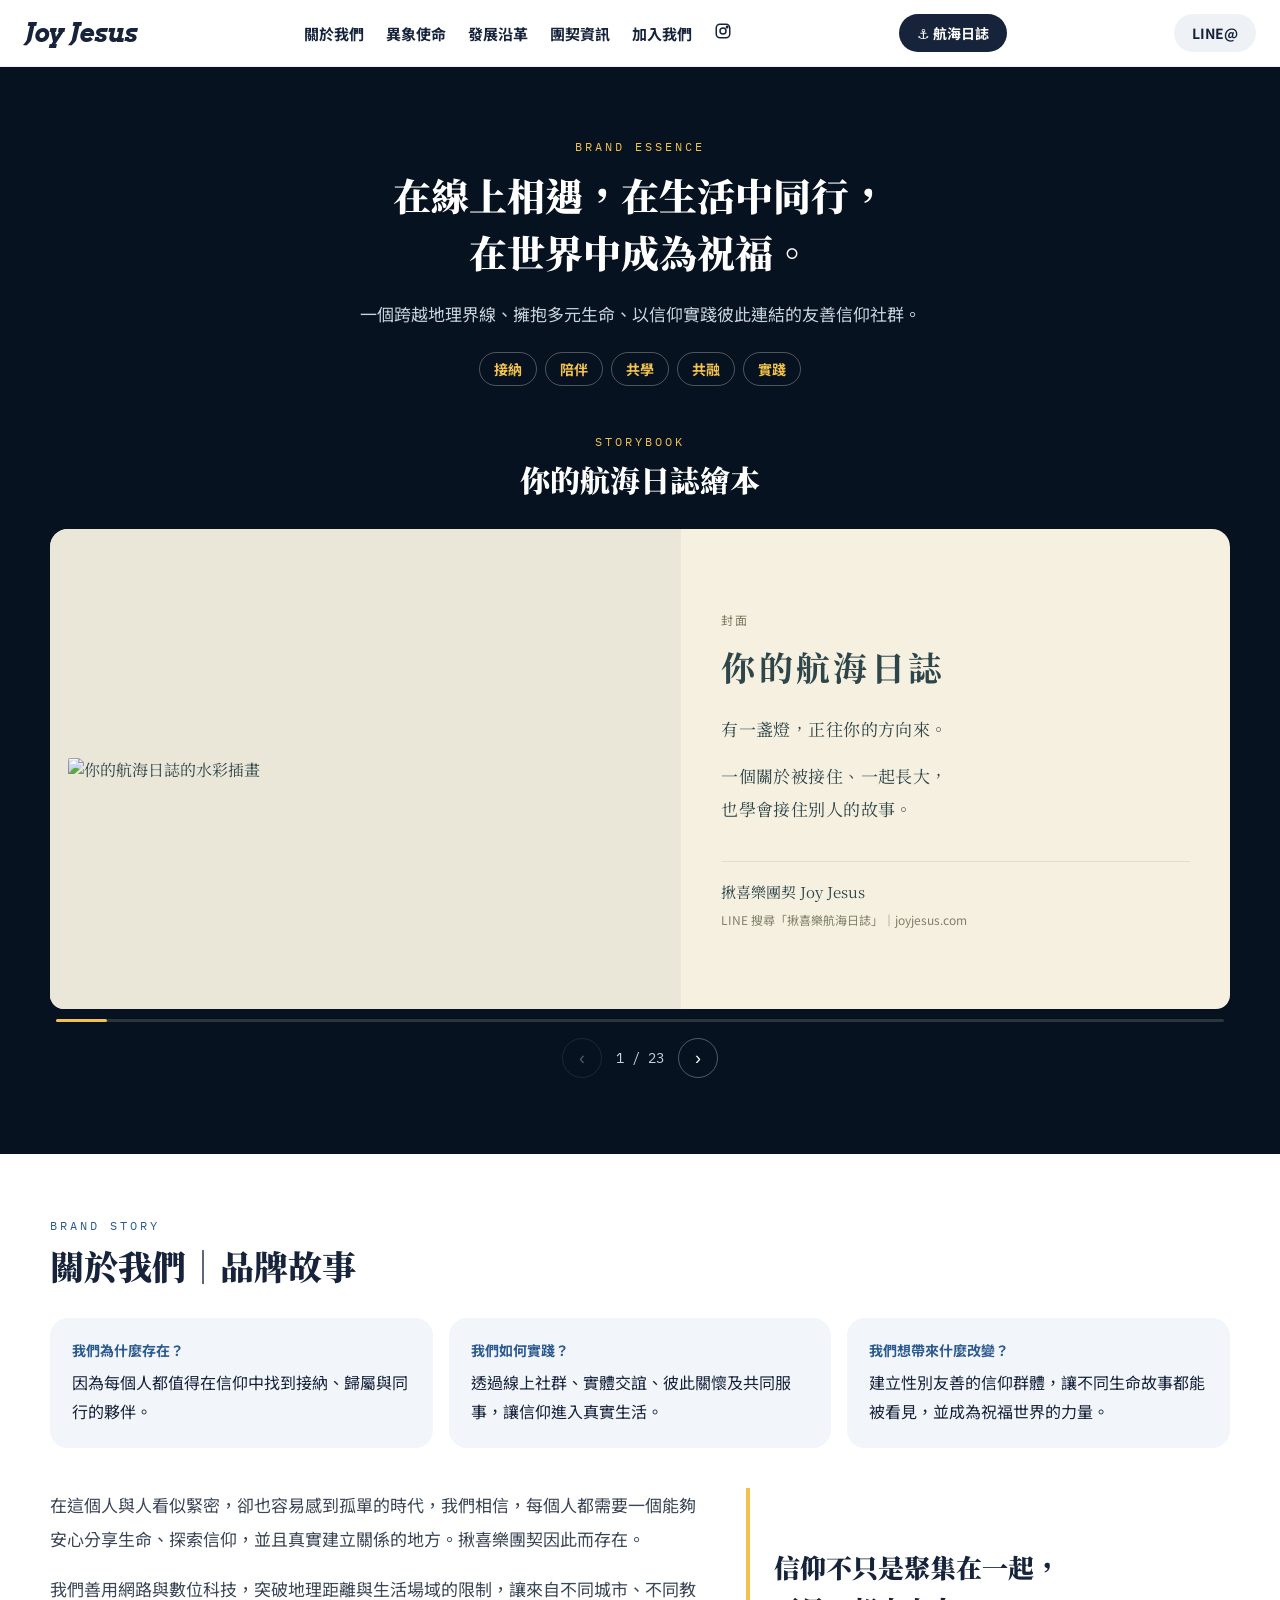
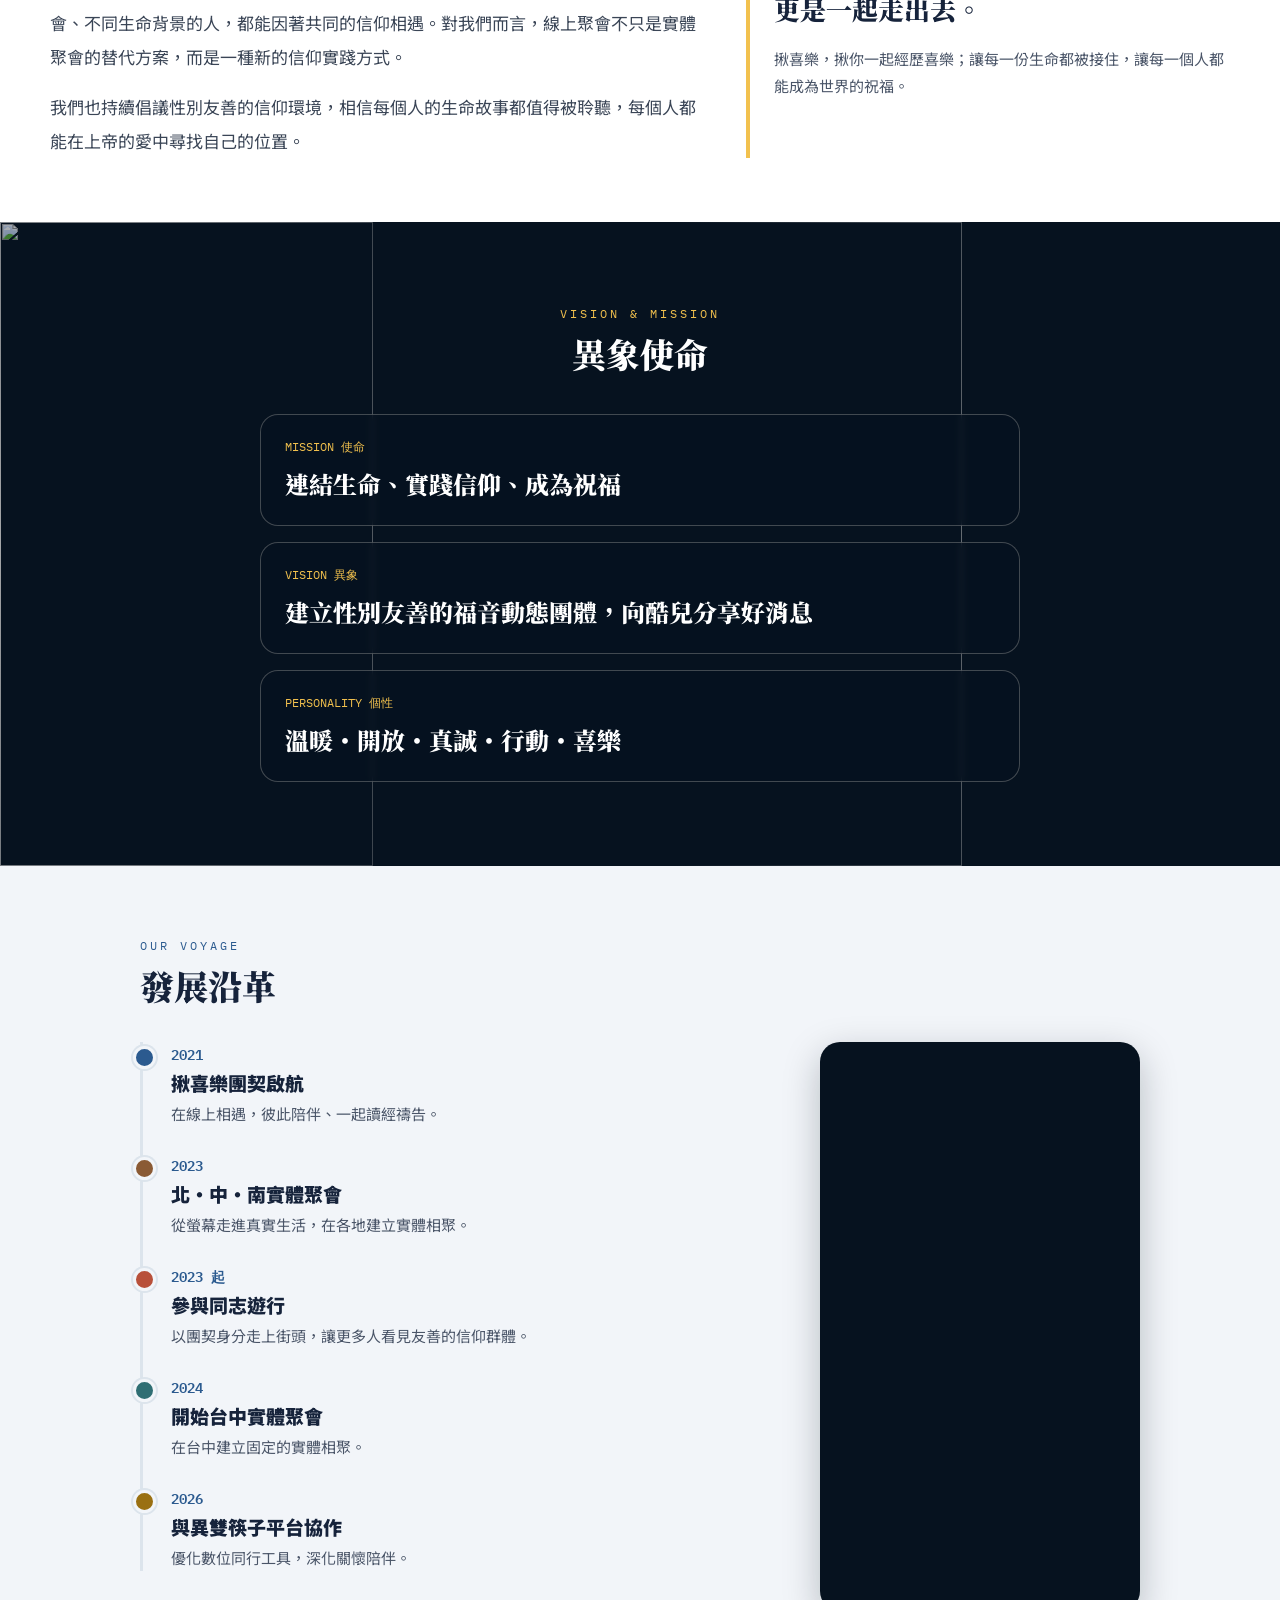
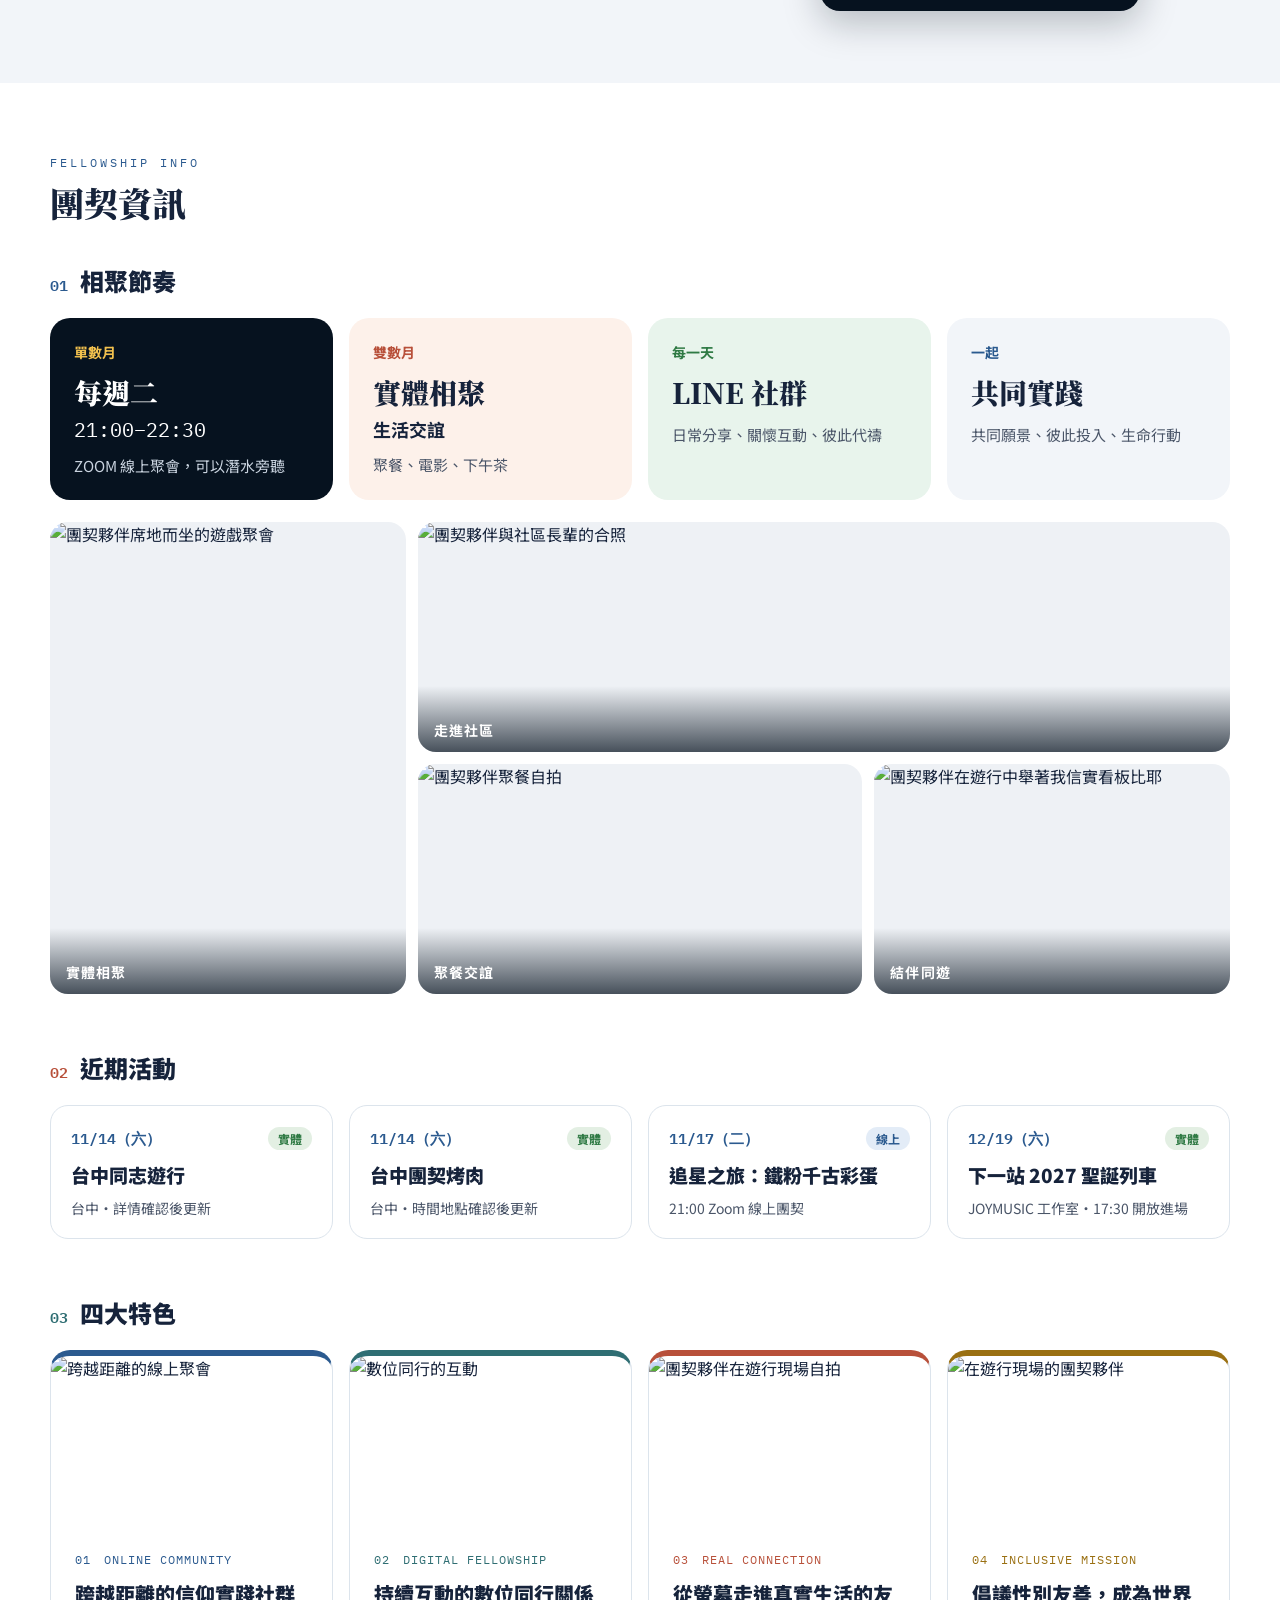
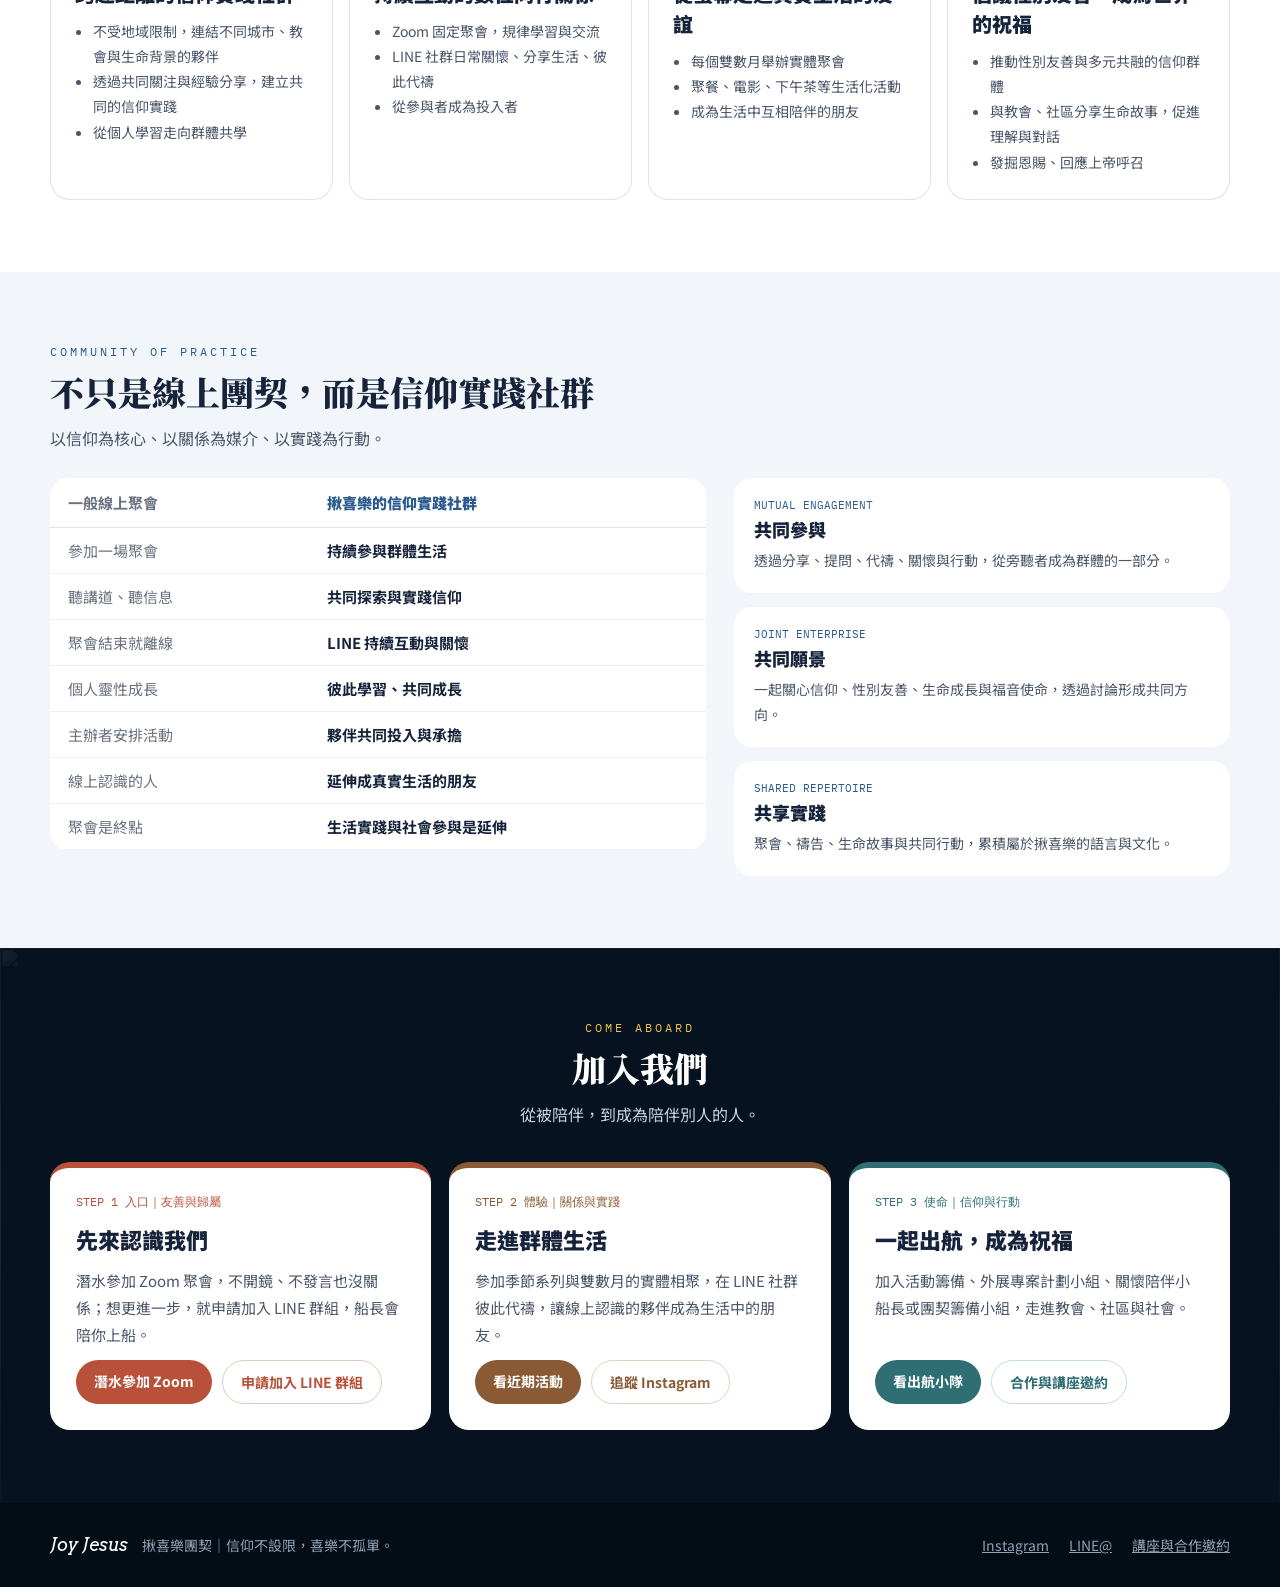
==== public/index.html @ f7e3d809 "官網：頁尾講座與合作邀約也改為寄信 Co-Authored-By: Claude Sonnet 5.5 <noreply@anthropic.com> Claude-Session: https://" ====
<!doctype html>
<html lang="zh-Hant">
<head>
<meta charset="utf-8">
<meta name="viewport" content="width=device-width, initial-scale=1">
<title>揪喜樂團契 Joy Jesus｜在線上相遇，在生活中同行</title>
<meta name="description" content="揪喜樂團契：一個跨越地理界線、擁抱多元生命、以信仰實踐彼此連結的友善信仰社群。每週二 21:00 Zoom 線上聚會，雙數月實體相聚。">
<meta property="og:title" content="揪喜樂團契 Joy Jesus">
<meta property="og:description" content="在線上相遇，在生活中同行，在世界中成為祝福。">
<meta property="og:type" content="website">
<meta property="og:url" content="https://joyjesus.com/">
<link rel="icon" href="data:image/svg+xml,%3Csvg xmlns='http://www.w3.org/2000/svg' viewBox='0 0 64 64'%3E%3Crect width='64' height='64' rx='14' fill='%2306121F'/%3E%3Cpath d='M12 38h40l-6 10H18z' fill='%23B07A47'/%3E%3Crect x='22' y='26' width='20' height='12' fill='%238A5A34'/%3E%3Cpath d='M18 27l14-9 14 9z' fill='%23F2C14E'/%3E%3C/svg%3E">

<link rel="preconnect" href="https://fonts.googleapis.com">
<link href="https://fonts.googleapis.com/css2?family=Noto+Sans+TC:wght@400;500;700;900&amp;family=Noto+Serif+TC:wght@600;700;900&amp;family=Arvo:ital,wght@1,700&amp;family=IBM+Plex+Mono:wght@500;600&amp;display=swap" rel="stylesheet">
<style>
body{margin:0;background:#FFFFFF}
a{color:#2B5A8F}a:hover{color:#1C3E66}
@keyframes bob{0%,100%{transform:translateY(0) rotate(0deg)}50%{transform:translateY(-6px) rotate(-1deg)}}
.bob{animation:bob 5s ease-in-out infinite;transform-box:fill-box;transform-origin:center}
@keyframes wave{to{transform:translateX(-200px)}}
.wave{animation:wave 9s linear infinite}
@keyframes twinkle{0%,100%{opacity:.3}50%{opacity:1}}
.tw{animation:twinkle 3s ease-in-out infinite}
@keyframes beam{0%,100%{opacity:.18}50%{opacity:.4}}
.beam{animation:beam 4s ease-in-out infinite}
@keyframes rise{0%{transform:translateY(40px)}100%{transform:translateY(-10px)}}
.rise{animation:rise 6s ease-in-out infinite alternate}
@keyframes fade{from{opacity:0}to{opacity:1}}
.scene{animation:fade .8s ease}
.nav a{color:#16233B;text-decoration:none;font-weight:700;font-size:15px}
.nav a:hover{color:#2B5A8F}
.ctl{transition:background .2s}
.ctl:hover{background:rgba(255,255,255,.18)}
.card{transition:transform .25s,box-shadow .25s}
.card:hover{transform:translateY(-4px);box-shadow:0 14px 30px rgba(22,35,59,.12)}
button:focus-visible,a:focus-visible{outline:3px solid #F2C14E;outline-offset:3px}
@media (prefers-reduced-motion: reduce){.bob,.wave,.tw,.beam,.rise,.scene{animation:none !important}}
@media (max-width:760px){.navlinks{display:none !important}.herotitle{font-size:28px !important}}
</style>

<style>html{scroll-behavior:smooth}section[id]{scroll-margin-top:72px}</style>
</head>
<body>

<div style="font-family: 'Noto Sans TC', system-ui, sans-serif; color: #16233B; background: #FFFFFF">

<header style="position: sticky; top: 0; z-index: 20; background: rgba(255,255,255,.96); border-bottom: 1px solid #EEF1F5">
<div class="nav" style="max-width: 1280px; margin: 0 auto; padding: 14px 24px; display: flex; align-items: center; justify-content: space-between; gap: 16px; flex-wrap: wrap">
<a href="#top" style="font-family: 'Arvo', serif; font-style: italic; font-size: 26px; color: #16233B">Joy Jesus</a>
<nav class="navlinks" aria-label="主選單" style="display: flex; align-items: center; gap: 22px; flex-wrap: wrap">
<a href="#about">關於我們</a>
<a href="#vision">異象使命</a>
<a href="#history">發展沿革</a>
<a href="#info">團契資訊</a>
<a href="#join">加入我們</a>
<a href="https://www.instagram.com/joyjesus_fellowship/" target="_blank" rel="noopener" aria-label="Instagram"><svg width="18" height="18" viewBox="0 0 24 24" fill="none" stroke="currentColor" stroke-width="2" aria-hidden="true"><rect x="3" y="3" width="18" height="18" rx="5"></rect><circle cx="12" cy="12" r="4"></circle><circle cx="17.5" cy="6.5" r="1" fill="currentColor"></circle></svg></a>
</nav>
<a href="https://miniapp.line.me/2012557389-Jfp3TUw4" target="_blank" rel="noopener" style="background: #16233B; color: #FFFFFF; border-radius: 999px; padding: 9px 18px; font-weight: 700; font-size: 14px">⚓ 航海日誌</a>
<a href="https://lin.ee/rn4IiXA" target="_blank" rel="noopener" style="background: #EEF1F5; border-radius: 999px; padding: 9px 18px; font-weight: 700; font-size: 14px; color: #16233B">LINE@</a>
</div>
</header>



<div id="hero" style="background: #06121F; color: #F5EDE1">
<section id="top" style="max-width: 1180px; margin: 0 auto; padding: 72px 24px 40px; text-align: center">
<p style="margin: 0; font-family: 'IBM Plex Mono', monospace; font-size: 12px; letter-spacing: 3px; color: #F2C14E">BRAND ESSENCE</p>
<p style="margin: 12px 0 0; font-family: 'Noto Serif TC', serif; font-size: 38px; font-weight: 900; line-height: 1.5; color: #FFFFFF">在線上相遇，在生活中同行，<br>在世界中成為祝福。</p>
<p style="margin: 18px auto 0; max-width: 720px; font-size: 17px; line-height: 1.9; color: #C9D3DF">一個跨越地理界線、擁抱多元生命、以信仰實踐彼此連結的友善信仰社群。</p>
<div style="display: flex; flex-wrap: wrap; justify-content: center; gap: 8px; margin-top: 22px">
<span style="border: 1px solid rgba(245,237,225,.3); border-radius: 999px; padding: 6px 14px; font-size: 14px; color: #F2C14E; font-weight: 700">接納</span><span style="border: 1px solid rgba(245,237,225,.3); border-radius: 999px; padding: 6px 14px; font-size: 14px; color: #F2C14E; font-weight: 700">陪伴</span><span style="border: 1px solid rgba(245,237,225,.3); border-radius: 999px; padding: 6px 14px; font-size: 14px; color: #F2C14E; font-weight: 700">共學</span><span style="border: 1px solid rgba(245,237,225,.3); border-radius: 999px; padding: 6px 14px; font-size: 14px; color: #F2C14E; font-weight: 700">共融</span><span style="border: 1px solid rgba(245,237,225,.3); border-radius: 999px; padding: 6px 14px; font-size: 14px; color: #F2C14E; font-weight: 700">實踐</span>
</div>
</section>
<section id="book" style="max-width: 1180px; margin: 0 auto; padding: 8px 24px 72px">
<p style="margin: 0; text-align: center; font-family: 'IBM Plex Mono', monospace; font-size: 12px; letter-spacing: 3px; color: #F2C14E">STORYBOOK</p>
<h2 style="margin: 8px 0 28px; text-align: center; font-family: 'Noto Serif TC', serif; font-size: 30px; font-weight: 900; color: #FFFFFF">你的航海日誌繪本</h2>
<style>
.bk{border-radius:18px;overflow:hidden;background:transparent;padding:0}
.bk-spread{display:grid;grid-template-columns:1.15fr 1fr;min-height:480px;background:#f6f0e1;border-radius:14px;overflow:hidden;color:#2e4649;font-family:"Noto Serif TC",serif;text-align:left}
.bk-spread[hidden]{display:none}
.bk-spread figure{margin:0;display:flex;align-items:center;justify-content:center;background:#eae6d8;padding:18px}
.bk-spread img{display:block;width:100%;height:auto;max-height:520px;object-fit:contain;border-radius:2px}
.bk-story{padding:40px 40px 36px;display:flex;flex-direction:column;justify-content:center}
.bk-story .eyebrow{font:12px/1.5 'Noto Sans TC',system-ui,sans-serif;letter-spacing:.13em;color:#7a795e;margin-bottom:12px}
.bk-story h2{font-size:28px;line-height:1.5;font-weight:700;letter-spacing:.07em;margin:0 0 20px}
.is-cover h2{font-size:34px;letter-spacing:.1em}
.bk-story p{font-size:17px;margin:0 0 14px;line-height:1.95;letter-spacing:.025em;color:#2e4649}
.bk-story blockquote{font-size:14px;line-height:1.9;color:#7b6644;border-left:2px solid #b69963;padding:0 0 0 14px;margin:16px 0 0}
.bk-story cite{display:block;font-style:normal;font-size:.85em;margin-top:6px}
.bk-story .brand{border-top:1px solid #b5ac9044;margin-top:22px;padding-top:16px;font-size:15px;line-height:1.8}
.bk-story .brand span{font:12px/1.7 'Noto Sans TC',system-ui,sans-serif;color:#7e8169}
.bk-bar{display:flex;align-items:center;justify-content:center;gap:14px;padding:16px 0 4px;color:#C9D3DF;font:14px 'IBM Plex Mono',monospace}
.bk-bar button{width:40px;height:40px;border-radius:999px;border:1px solid rgba(255,255,255,.3);background:transparent;color:#fff;cursor:pointer;font-size:18px}
.bk-bar button:disabled{opacity:.3;cursor:default}
.bk-prog{height:3px;background:rgba(255,255,255,.15);border-radius:3px;margin:10px 6px 0}
.bk-prog i{display:block;height:100%;width:0;background:#F2C14E;border-radius:3px;transition:width .3s}
@media(max-width:760px){.bk{padding:8px}.bk-spread{grid-template-columns:1fr;min-height:0}.bk-story{padding:26px 22px 28px}.bk-spread img{max-height:300px}.bk-story h2{font-size:24px}.bk-story p{font-size:16px}}
</style>
<div class="bk" id="bk" aria-label="你的航海日誌繪本">
<article class="bk-spread is-cover" ><figure><img src="/book/p01.jpg" alt="你的航海日誌的水彩插畫" decoding="async"></figure><div class="bk-story"><div class="eyebrow">封面</div><h2>你的航海日誌</h2><p>有一盞燈，正往你的方向來。</p><p>一個關於被接住、一起長大，<br>也學會接住別人的故事。</p><div class="brand">揪喜樂團契 Joy Jesus<br><span>LINE 搜尋「揪喜樂航海日誌」｜joyjesus.com</span></div></div></article>
<article class="bk-spread" hidden><figure><img src="/book/p02.jpg" alt="有人在嗎？的水彩插畫" loading="lazy" decoding="async"></figure><div class="bk-story"><div class="eyebrow">序幕</div><h2>有人在嗎？</h2><p>夜很深，海也很深。<br>一只玻璃瓶在浪尖上起起伏伏。</p><p>瓶子裡有一張小紙條。<br>紙上畫著一條藍色的小魚，<br>旁邊只有四個字：</p><p>「有人在嗎？」</p></div></article>
<article class="bk-spread" hidden><figure><img src="/book/p03.jpg" alt="寫信的小魚的水彩插畫" loading="lazy" decoding="async"></figure><div class="bk-story"><div class="eyebrow">第一篇章｜方舟承接生命</div><h2>寫信的小魚</h2><p>在一座小小的岩嶼上，<br>住著一個叫小魚的女孩。</p><p>她有好多問題，<br>卻不知道可以說給誰聽。</p><p>於是，她把問題寫成一封信，<br>捲好，放進瓶子，<br>用力丟向大海。</p></div></article>
<article class="bk-spread" hidden><figure><img src="/book/p04.jpg" alt="遠方的一點光的水彩插畫" loading="lazy" decoding="async"></figure><div class="bk-story"><div class="eyebrow">第一篇章｜方舟承接生命</div><h2>遠方的一點光</h2><p>雨越下越大。<br>小魚望著海，幾乎以為<br>自己的聲音會被浪吞掉。</p><p>忽然，遠方傳來一聲船鐘。<br>一點暖光穿過雨幕，<br>接著，又亮起了一盞、兩盞……</p><p>有一艘船，正朝她駛來。</p></div></article>
<article class="bk-spread" hidden><figure><img src="/book/p05.jpg" alt="方舟來了的水彩插畫" loading="lazy" decoding="async"></figure><div class="bk-story"><div class="eyebrow">第一篇章｜方舟承接生命</div><h2>方舟來了</h2><p>霧慢慢散開，<br>一艘方舟停在岩石旁。</p><p>船邊站著不同模樣的人。<br>有人提燈，有人放下繩梯。</p><p>船長向她伸出手。<br>「來吧，先上船。」</p></div></article>
<article class="bk-spread" hidden><figure><img src="/book/p06.jpg" alt="那隻伸來的手的水彩插畫" loading="lazy" decoding="async"></figure><div class="bk-story"><div class="eyebrow">第一篇章｜方舟承接生命</div><h2>那隻伸來的手</h2><p>小魚遲疑了一下。<br>她的故事很長，<br>也有許多還說不出口的事。</p><p>可是，船長沒有催她解釋。<br>那隻手只是安靜地等著。</p><p>她終於伸出手，握住了他。</p></div></article>
<article class="bk-spread" hidden><figure><img src="/book/p07.jpg" alt="先讓你安全的水彩插畫" loading="lazy" decoding="async"></figure><div class="bk-story"><div class="eyebrow">第一篇章｜方舟承接生命</div><h2>先讓你安全</h2><p>踏上甲板時，<br>一條柔軟的毯子披上她的肩。<br>一杯熱茶被放進她的手裡。</p><p>沒有人急著問她從哪裡來，<br>也沒有人要她立刻變得勇敢。</p><p>這一晚，她可以先歇一歇。<br>這一晚，她是安全的。</p></div></article>
<article class="bk-spread" hidden><figure><img src="/book/p08.jpg" alt="天亮後的約定的水彩插畫" loading="lazy" decoding="async"></figure><div class="bk-story"><div class="eyebrow">第一篇章｜方舟承接生命</div><h2>天亮後的約定</h2><p>早晨，雨停了。<br>陽光落在帆上，<br>一道彩虹跨過雲層。</p><p>船長說：<br>「這讓我們記得上帝的約定。」</p><p>小魚抬起頭。<br>原來，風雨過後，<br>還有一條路可以繼續走。</p><blockquote>「我把虹放在雲彩中，這就可作我與地立約的記號了。」<cite>——創世記 9:13</cite></blockquote></div></article>
<article class="bk-spread" hidden><figure><img src="/book/p09.jpg" alt="羅盤指向哪裡的水彩插畫" loading="lazy" decoding="async"></figure><div class="bk-story"><div class="eyebrow">第二篇章｜在船上一起長大</div><h2>羅盤指向哪裡</h2><p>船長室裡，一只黃銅羅盤<br>安靜地躺在海圖上。</p><p>小魚回答了幾個關於自己的問題。<br>指針轉呀轉，<br>停在了「浪子返航號」。</p><p>她看向窗外。<br>那艘小船的旗子正在風裡招手。</p></div></article>
<article class="bk-spread" hidden><figure><img src="/book/p10.jpg" alt="每艘小船都有陪伴的水彩插畫" loading="lazy" decoding="async"></figure><div class="bk-story"><div class="eyebrow">第二篇章｜在船上一起長大</div><h2>每艘小船都有陪伴</h2><p>海圖上，還有另外兩艘小船。<br>每個人，都能找到適合自己的起點。</p><p>恩典漂漂船，讓人先漂來看看。<br>浪子返航號，陪人重新靠岸。<br>摩西分海號，邀人願意同行。</p><p>手機亮起一封登船邀請。<br>小魚先加入入口群組，<br>再由船長帶她走進小船群組。</p></div></article>
<article class="bk-spread" hidden><figure><img src="/book/p11.jpg" alt="寫下自己的名字的水彩插畫" loading="lazy" decoding="async"></figure><div class="bk-story"><div class="eyebrow">第二篇章｜在船上一起長大</div><h2>寫下自己的名字</h2><p>小船的船長翻開航海日誌。<br>前面幾頁，寫滿了船員的名字。</p><p>他把一支筆交給小魚。<br>「這一頁，留給你。」</p><p>小魚寫下自己的名字，<br>還有一句小小的自我介紹。<br>她也在這趟旅程裡，留下了位置。</p></div></article>
<article class="bk-spread" hidden><figure><img src="/book/p12.jpg" alt="你決定分享多少的水彩插畫" loading="lazy" decoding="async"></figure><div class="bk-story"><div class="eyebrow">第二篇章｜在船上一起長大</div><h2>你決定分享多少</h2><p>日誌旁放著三枚封蠟。<br>只給船長、同船夥伴、全團契。</p><p>「你可以自己決定，<br>讓誰看見這些話。」<br>船長輕輕地說。</p><p>小魚選了「同船夥伴」。<br>她慢慢蓋下封蠟，<br>覺得這一次，自己有了選擇。</p></div></article>
<article class="bk-spread" hidden><figure><img src="/book/p13.jpg" alt="第一個小小的完成的水彩插畫" loading="lazy" decoding="async"></figure><div class="bk-story"><div class="eyebrow">第二篇章｜在船上一起長大</div><h2>第一個小小的完成</h2><p>頁角亮起一枚小徽章。<br>「第一個任務完成！」</p><p>船長和夥伴們笑了。<br>沒有人說她做得太少，<br>也沒有人拿她和別人比較。</p><p>小魚也笑了。<br>原來，一個小小的開始，<br>也值得被好好記住。</p></div></article>
<article class="bk-spread" hidden><figure><img src="/book/p14.jpg" alt="晚鐘響起的時候的水彩插畫" loading="lazy" decoding="async"></figure><div class="bk-story"><div class="eyebrow">第二篇章｜在船上一起長大</div><h2>晚鐘響起的時候</h2><p>黃昏，船鐘又響了。<br>這一次，它不是求救的聲音，<br>而是邀請大家相聚的聲音。</p><p>桅杆上貼著這一期團契的主題，<br>也寫著相聚的日子。</p><p>小魚舉起手，按下「參加」，<br>再把日期收進行事曆。<br>「那一天，我也會來。」</p></div></article>
<article class="bk-spread" hidden><figure><img src="/book/p15.jpg" alt="舷窗裡的笑臉的水彩插畫" loading="lazy" decoding="async"></figure><div class="bk-story"><div class="eyebrow">第二篇章｜在船上一起長大</div><h2>舷窗裡的笑臉</h2><p>夜色降下來，<br>船身的舷窗一扇一扇亮起。</p><p>小魚按下「進入 Zoom 會議室」。<br>螢幕裡，一張張熟悉的笑臉<br>像亮著燈的舷窗。</p><p>即使此刻在不同的地方，<br>大家仍能聽見彼此，<br>一起分享，一起禱告。</p></div></article>
<article class="bk-spread" hidden><figure><img src="/book/p16.jpg" alt="把重擔掛起來的水彩插畫" loading="lazy" decoding="async"></figure><div class="bk-story"><div class="eyebrow">第二篇章｜在船上一起長大</div><h2>把重擔掛起來</h2><p>白天的甲板上，<br>有一條繫滿紙條的繩子。</p><p>有人寫下名字，<br>有人只寫「匿名旅人」。<br>每張紙，都放著一份牽掛。</p><p>夥伴們走過，留下回應，<br>也繫上一條「為你禱告」的綢帶。<br>重擔還在，卻有人陪著一起承擔。</p></div></article>
<article class="bk-spread" hidden><figure><img src="/book/p17.jpg" alt="一件讓人喜樂的事的水彩插畫" loading="lazy" decoding="async"></figure><div class="bk-story"><div class="eyebrow">第二篇章｜在船上一起長大</div><h2>一件讓人喜樂的事</h2><p>船艙的公告板上，<br>貼著大大小小的成長任務。</p><p>小魚拿起手機，<br>分享了最近一件讓自己喜樂的事。<br>送出後，紙卡上出現了完成記號。</p><p>另一位夥伴選了「我要挑戰」。<br>他的任務，會由船長陪著確認。<br>每個人的下一步，都可以不一樣。</p></div></article>
<article class="bk-spread" hidden><figure><img src="/book/p18.jpg" alt="不必急著走到終點的水彩插畫" loading="lazy" decoding="async"></figure><div class="bk-story"><div class="eyebrow">第二篇章｜在船上一起長大</div><h2>不必急著走到終點</h2><p>公告板彷彿變成一張海圖。<br>從 Lv1 到 Lv5，<br>五座島沿著航線，等在前方。</p><p>有些島已經清楚可見，<br>有些還藏在霧裡。</p><p>任務沒有固定順序，<br>也沒有一定要趕上的截止日。<br>小魚知道，她可以按自己的步伐前進。</p></div></article>
<article class="bk-spread" hidden><figure><img src="/book/p19.jpg" alt="更寬廣的海的水彩插畫" loading="lazy" decoding="async"></figure><div class="bk-story"><div class="eyebrow">第三篇章｜往水深之處撒網</div><h2>更寬廣的海</h2><p>有一天，小船靠近了一艘大船。<br>小魚沿著繩網，慢慢爬上甲板。</p><p>桅杆上，有六面不同的旗子：<br>陪伴者、創作者、引導者、<br>行動者、連結者、倡議者。</p><p>她填下大船問卷，選出三個角色。<br>看著旗子升起，她開始想：<br>「上帝放在我身上的恩賜，會是什麼？」</p></div></article>
<article class="bk-spread" hidden><figure><img src="/book/p20.jpg" alt="一起把網撒出去的水彩插畫" loading="lazy" decoding="async"></figure><div class="bk-story"><div class="eyebrow">第三篇章｜往水深之處撒網</div><h2>一起把網撒出去</h2><p>風鼓起了帆，大船駛向外海。<br>小魚不再只是站在旁邊看著。</p><p>她和夥伴們一起，<br>扶住繩子，張開漁網，<br>把網撒向更深的水裡。</p><p>陽光穿過海面，照亮金色的網線。<br>她不知道會遇見誰，<br>卻願意和大家一起出發。</p><blockquote>「把船開到水深之處，下網打魚。」<cite>——路加福音 5:4</cite></blockquote></div></article>
<article class="bk-spread" hidden><figure><img src="/book/p21.jpg" alt="另一封瓶中信的水彩插畫" loading="lazy" decoding="async"></figure><div class="bk-story"><div class="eyebrow">第三篇章｜往水深之處撒網</div><h2>另一封瓶中信</h2><p>又是一個深藍色的夜晚。<br>小魚提著燈，站在大船船頭。</p><p>燈光照見水面上的一只瓶子。<br>她把瓶子撈起，<br>小心地取出裡面的紙。</p><p>紙上，寫著她熟悉的問題：<br>「有人在嗎？」</p></div></article>
<article class="bk-spread" hidden><figure><img src="/book/p22.jpg" alt="有，我們在的水彩插畫" loading="lazy" decoding="async"></figure><div class="bk-story"><div class="eyebrow">第三篇章｜往水深之處撒網</div><h2>有，我們在</h2><p>小魚安靜地看了一會兒，<br>然後翻過紙，在背面寫下：</p><p>「有，我們在。」</p><p>遠方，一點微弱的燈光正在閃。<br>她把手裡的燈舉高。<br>船長轉動船舵，大船朝那點光駛去。</p><blockquote>「來跟從我，我要叫你們得人如得魚一樣。」<cite>——馬太福音 4:19</cite></blockquote></div></article>
<article class="bk-spread" hidden><figure><img src="/book/p23.jpg" alt="你的故事，也在這裡的水彩插畫" loading="lazy" decoding="async"></figure><div class="bk-story"><div class="eyebrow">尾聲</div><h2>你的故事，也在這裡</h2><p>曾經，她等待有人接住自己。<br>現在，她也能提著一盞燈，<br>陪另一個人走上船。</p><p>航海日誌翻開了新的一頁。<br>下一個故事，也許就是你的。</p><p>從被接住的人，<br>成為去接住別人的人。</p><div class="brand">揪喜樂團契 Joy Jesus<br><span>LINE 搜尋「揪喜樂航海日誌」｜joyjesus.com</span></div></div></article>
<div class="bk-prog"><i id="bkp"></i></div>
<div class="bk-bar"><button type="button" id="bkprev" aria-label="上一頁">‹</button><span id="bkc">1 / 23</span><button type="button" id="bknext" aria-label="下一頁">›</button></div>
</div>
</section>
</div>

<section id="about" style="max-width: 1180px; margin: 0 auto; padding: 64px 24px">
<p style="margin: 0; font-family: 'IBM Plex Mono', monospace; font-size: 12px; letter-spacing: 3px; color: #2B5A8F">BRAND STORY</p>
<h2 style="margin: 8px 0 28px; font-family: 'Noto Serif TC', serif; font-size: 34px; font-weight: 900">關於我們｜品牌故事</h2>
<div style="display: grid; grid-template-columns: repeat(auto-fit, minmax(260px, 1fr)); gap: 16px; margin-bottom: 40px">
<div style="background: #F2F5F9; border-radius: 18px; padding: 22px"><p style="margin: 0; font-size: 14px; font-weight: 700; color: #2B5A8F">我們為什麼存在？</p><p style="margin: 8px 0 0; font-size: 16px; line-height: 1.8">因為每個人都值得在信仰中找到接納、歸屬與同行的夥伴。</p></div>
<div style="background: #F2F5F9; border-radius: 18px; padding: 22px"><p style="margin: 0; font-size: 14px; font-weight: 700; color: #2B5A8F">我們如何實踐？</p><p style="margin: 8px 0 0; font-size: 16px; line-height: 1.8">透過線上社群、實體交誼、彼此關懷及共同服事，讓信仰進入真實生活。</p></div>
<div style="background: #F2F5F9; border-radius: 18px; padding: 22px"><p style="margin: 0; font-size: 14px; font-weight: 700; color: #2B5A8F">我們想帶來什麼改變？</p><p style="margin: 8px 0 0; font-size: 16px; line-height: 1.8">建立性別友善的信仰群體，讓不同生命故事都能被看見，並成為祝福世界的力量。</p></div>
</div>
<div style="display: flex; flex-wrap: wrap; gap: 40px">
<div style="flex: 1 1 520px; min-width: 0; font-size: 17px; line-height: 2; color: #3A4556">
<p style="margin: 0">在這個人與人看似緊密，卻也容易感到孤單的時代，我們相信，每個人都需要一個能夠安心分享生命、探索信仰，並且真實建立關係的地方。揪喜樂團契因此而存在。</p>
<p style="margin: 16px 0 0">我們善用網路與數位科技，突破地理距離與生活場域的限制，讓來自不同城市、不同教會、不同生命背景的人，都能因著共同的信仰相遇。對我們而言，線上聚會不只是實體聚會的替代方案，而是一種新的信仰實踐方式。</p>
<p style="margin: 16px 0 0">我們也持續倡議性別友善的信仰環境，相信每個人的生命故事都值得被聆聽，每個人都能在上帝的愛中尋找自己的位置。</p>
</div>
<div style="flex: 1 1 320px; min-width: 0; display: flex; flex-direction: column; justify-content: center; gap: 16px; border-left: 4px solid #F2C14E; padding-left: 24px">
<p style="margin: 0; font-family: 'Noto Serif TC', serif; font-size: 26px; font-weight: 900; line-height: 1.6">信仰不只是聚集在一起，<br>更是一起走出去。</p>
<p style="margin: 0; font-size: 15px; line-height: 1.8; color: #4A5568">揪喜樂，揪你一起經歷喜樂；讓每一份生命都被接住，讓每一個人都能成為世界的祝福。</p>
</div>
</div>
</section>

<section id="vision" style="position: relative; background: #06121F; color: #F5EDE1; overflow: hidden">
<div aria-hidden="true" class="vph"><img class="l" src="/photos/vision-l.jpg" alt="" loading="lazy" decoding="async"><img class="r" src="/photos/vision-r.jpg" alt="" loading="lazy" decoding="async"></div>
<div aria-hidden="true" style="position:absolute;inset:0;background:linear-gradient(180deg,rgba(6,18,31,.35),rgba(6,18,31,.15) 50%,rgba(6,18,31,.4))"></div>
<style>.vph{position:absolute;inset:0}.vph img{position:absolute;top:0;height:100%;width:54%;object-fit:cover;display:block}
.vph .l{left:0;object-position:50% 45%;-webkit-mask-image:linear-gradient(90deg,#000 0%,#000 18%,transparent 88%);mask-image:linear-gradient(90deg,#000 0%,#000 18%,transparent 88%)}
.vph .r{right:0;object-position:55% 40%;-webkit-mask-image:linear-gradient(270deg,#000 0%,#000 18%,transparent 88%);mask-image:linear-gradient(270deg,#000 0%,#000 18%,transparent 88%)}
@media(max-width:700px){.vph img{left:0;right:auto;width:100%;height:50%}.vph .l{top:0;-webkit-mask-image:linear-gradient(180deg,#000 0%,#000 25%,transparent 100%);mask-image:linear-gradient(180deg,#000 0%,#000 25%,transparent 100%)}.vph .r{top:auto;bottom:0;-webkit-mask-image:linear-gradient(0deg,#000 0%,#000 25%,transparent 100%);mask-image:linear-gradient(0deg,#000 0%,#000 25%,transparent 100%)}}</style>
<div style="position: relative; display:flex;align-items:center;justify-content:center;padding:84px 24px">
<div style="width: 100%; max-width: 1180px">
<p style="margin: 0; text-align: center; font-family: 'IBM Plex Mono', monospace; font-size: 12px; letter-spacing: 3px; color: #F2C14E">VISION & MISSION</p>
<h2 style="margin: 8px 0 36px; text-align: center; font-family: 'Noto Serif TC', serif; font-size: 34px; font-weight: 900; color: #FFFFFF">異象使命</h2>
<div style="max-width: 760px; margin: 0 auto; display: flex; flex-direction: column; gap: 16px">
<div style="border: 1px solid rgba(245,237,225,.25); border-radius: 18px; padding: 24px; background: rgba(6,18,31,.58); -webkit-backdrop-filter: blur(3px); backdrop-filter: blur(3px)"><p style="margin: 0; font-family: 'IBM Plex Mono', monospace; font-size: 12px; color: #F2C14E">MISSION 使命</p><p style="margin: 10px 0 0; font-family: 'Noto Serif TC', serif; font-size: 24px; font-weight: 900; color: #FFFFFF">連結生命、實踐信仰、成為祝福</p></div>
<div style="border: 1px solid rgba(245,237,225,.25); border-radius: 18px; padding: 24px; background: rgba(6,18,31,.58); -webkit-backdrop-filter: blur(3px); backdrop-filter: blur(3px)"><p style="margin: 0; font-family: 'IBM Plex Mono', monospace; font-size: 12px; color: #F2C14E">VISION 異象</p><p style="margin: 10px 0 0; font-family: 'Noto Serif TC', serif; font-size: 24px; font-weight: 900; color: #FFFFFF">建立性別友善的福音動態團體，向酷兒分享好消息</p></div>
<div style="border: 1px solid rgba(245,237,225,.25); border-radius: 18px; padding: 24px; background: rgba(6,18,31,.58); -webkit-backdrop-filter: blur(3px); backdrop-filter: blur(3px)"><p style="margin: 0; font-family: 'IBM Plex Mono', monospace; font-size: 12px; color: #F2C14E">PERSONALITY 個性</p><p style="margin: 10px 0 0; font-family: 'Noto Serif TC', serif; font-size: 24px; font-weight: 900; color: #FFFFFF">溫暖・開放・真誠・行動・喜樂</p></div>
</div>
</div>
</div>
</section>

<section id="history" style="background: #F2F5F9; padding: 72px 24px">
<div style="max-width: 1000px; margin: 0 auto">
<p style="margin: 0; font-family: 'IBM Plex Mono', monospace; font-size: 12px; letter-spacing: 3px; color: #2B5A8F">OUR VOYAGE</p>
<h2 style="margin: 8px 0 32px; font-family: 'Noto Serif TC', serif; font-size: 34px; font-weight: 900">發展沿革</h2>
<style>.hwrap{display:flex;flex-wrap:wrap;gap:40px;align-items:flex-start}.hwrap>ol{flex:1 1 380px;min-width:0}.hvid{flex:0 0 320px;margin:0 auto}.hvid-frame{position:relative;width:320px;max-width:100%;aspect-ratio:9/16;border-radius:20px;overflow:hidden;background:#06121F;box-shadow:0 12px 36px rgba(6,18,31,.25)}@media(max-width:760px){.hvid{flex-basis:100%;display:flex;justify-content:center}.hvid-frame{width:min(320px,100%)}}</style>
<div class="hwrap">
<ol style="list-style: none; margin: 0; padding: 0; border-left: 3px solid #DCE4EC; display: flex; flex-direction: column; gap: 26px">

<li style="position: relative; padding-left: 28px">
<span style="position: absolute; left: -10px; top: 4px; width: 17px; height: 17px; border-radius: 999px; background: #2B5A8F; border: 3px solid #F2F5F9; box-shadow: 0 0 0 2px #DCE4EC"></span>
<p style="margin: 0; font-family: 'IBM Plex Mono', monospace; font-size: 14px; font-weight: 600; color: #2B5A8F">2021</p>
<p style="margin: 4px 0 0; font-size: 19px; font-weight: 900">揪喜樂團契啟航</p>
<p style="margin: 4px 0 0; font-size: 15px; line-height: 1.8; color: #4A5568">在線上相遇，彼此陪伴、一起讀經禱告。</p>
</li>

<li style="position: relative; padding-left: 28px">
<span style="position: absolute; left: -10px; top: 4px; width: 17px; height: 17px; border-radius: 999px; background: #8A5A34; border: 3px solid #F2F5F9; box-shadow: 0 0 0 2px #DCE4EC"></span>
<p style="margin: 0; font-family: 'IBM Plex Mono', monospace; font-size: 14px; font-weight: 600; color: #2B5A8F">2023</p>
<p style="margin: 4px 0 0; font-size: 19px; font-weight: 900">北・中・南實體聚會</p>
<p style="margin: 4px 0 0; font-size: 15px; line-height: 1.8; color: #4A5568">從螢幕走進真實生活，在各地建立實體相聚。</p>
</li>

<li style="position: relative; padding-left: 28px">
<span style="position: absolute; left: -10px; top: 4px; width: 17px; height: 17px; border-radius: 999px; background: #B8503A; border: 3px solid #F2F5F9; box-shadow: 0 0 0 2px #DCE4EC"></span>
<p style="margin: 0; font-family: 'IBM Plex Mono', monospace; font-size: 14px; font-weight: 600; color: #2B5A8F">2023 起</p>
<p style="margin: 4px 0 0; font-size: 19px; font-weight: 900">參與同志遊行</p>
<p style="margin: 4px 0 0; font-size: 15px; line-height: 1.8; color: #4A5568">以團契身分走上街頭，讓更多人看見友善的信仰群體。</p>
</li>

<li style="position: relative; padding-left: 28px">
<span style="position: absolute; left: -10px; top: 4px; width: 17px; height: 17px; border-radius: 999px; background: #2F6E73; border: 3px solid #F2F5F9; box-shadow: 0 0 0 2px #DCE4EC"></span>
<p style="margin: 0; font-family: 'IBM Plex Mono', monospace; font-size: 14px; font-weight: 600; color: #2B5A8F">2024</p>
<p style="margin: 4px 0 0; font-size: 19px; font-weight: 900">開始台中實體聚會</p>
<p style="margin: 4px 0 0; font-size: 15px; line-height: 1.8; color: #4A5568">在台中建立固定的實體相聚。</p>
</li>

<li style="position: relative; padding-left: 28px">
<span style="position: absolute; left: -10px; top: 4px; width: 17px; height: 17px; border-radius: 999px; background: #9A7012; border: 3px solid #F2F5F9; box-shadow: 0 0 0 2px #DCE4EC"></span>
<p style="margin: 0; font-family: 'IBM Plex Mono', monospace; font-size: 14px; font-weight: 600; color: #2B5A8F">2026</p>
<p style="margin: 4px 0 0; font-size: 19px; font-weight: 900">與異雙筷子平台協作</p>
<p style="margin: 4px 0 0; font-size: 15px; line-height: 1.8; color: #4A5568">優化數位同行工具，深化關懷陪伴。</p>
</li>

</ol>
<div class="hvid"><div class="hvid-frame"><iframe src="https://drive.google.com/file/d/1aeW92OhpjEg8jNh8aQITB1-Bpj5v7nxV/preview" title="揪喜樂團契影片" allow="autoplay; fullscreen" allowfullscreen loading="lazy" style="position:absolute;inset:0;width:100%;height:100%;border:0"></iframe></div></div>
</div>

</div>
</section>

<section id="info" style="max-width: 1180px; margin: 0 auto; padding: 72px 24px">
<p style="margin: 0; font-family: 'IBM Plex Mono', monospace; font-size: 12px; letter-spacing: 3px; color: #2B5A8F">FELLOWSHIP INFO</p>
<h2 style="margin: 8px 0 36px; font-family: 'Noto Serif TC', serif; font-size: 34px; font-weight: 900">團契資訊</h2>
<div style="display: flex; align-items: baseline; gap: 12px; margin: 0 0 20px"><span style="font-family: 'IBM Plex Mono', monospace; font-size: 15px; font-weight: 600; color: #2B5A8F">01</span><h3 style="margin: 0; font-size: 24px; font-weight: 900">相聚節奏</h3></div>
<div style="display: grid; grid-template-columns: repeat(auto-fit, minmax(240px, 1fr)); gap: 16px">
<div style="background: #06121F; color: #FFFFFF; border-radius: 20px; padding: 24px"><p style="margin: 0; font-size: 14px; color: #F2C14E; font-weight: 700">單數月</p><p style="margin: 10px 0 0; font-family: 'Noto Serif TC', serif; font-size: 28px; font-weight: 900">每週二</p><p style="margin: 4px 0 0; font-family: 'IBM Plex Mono', monospace; font-size: 20px">21:00–22:30</p><p style="margin: 12px 0 0; font-size: 15px; color: #C9D3DF">ZOOM 線上聚會，可以潛水旁聽</p></div>
<div style="background: #FDF1EA; border-radius: 20px; padding: 24px"><p style="margin: 0; font-size: 14px; color: #B8503A; font-weight: 700">雙數月</p><p style="margin: 10px 0 0; font-family: 'Noto Serif TC', serif; font-size: 28px; font-weight: 900">實體相聚</p><p style="margin: 4px 0 0; font-size: 18px; font-weight: 700">生活交誼</p><p style="margin: 12px 0 0; font-size: 15px; color: #4A5568">聚餐、電影、下午茶</p></div>
<div style="background: #E8F4EC; border-radius: 20px; padding: 24px"><p style="margin: 0; font-size: 14px; color: #2F7A44; font-weight: 700">每一天</p><p style="margin: 10px 0 0; font-family: 'Noto Serif TC', serif; font-size: 28px; font-weight: 900">LINE 社群</p><p style="margin: 12px 0 0; font-size: 15px; color: #4A5568">日常分享、關懷互動、彼此代禱</p></div>
<div style="background: #F2F5F9; border-radius: 20px; padding: 24px"><p style="margin: 0; font-size: 14px; color: #2B5A8F; font-weight: 700">一起</p><p style="margin: 10px 0 0; font-family: 'Noto Serif TC', serif; font-size: 28px; font-weight: 900">共同實踐</p><p style="margin: 12px 0 0; font-size: 15px; color: #4A5568">共同願景、彼此投入、生命行動</p></div>
</div>
<style>
.gstrip{display:grid;grid-template-columns:1.4fr 1fr 1fr;gap:12px;margin-top:20px}.gstrip img{width:100%;height:100%;min-height:200px;max-height:320px;object-fit:cover;border-radius:16px;display:block}@media(max-width:700px){.gstrip{grid-template-columns:1fr 1fr}.gstrip img:first-child{grid-column:1/3;max-height:240px}}
.mixgrid{display:grid;grid-template-columns:1fr 1.25fr 1fr;grid-template-rows:230px 230px;grid-template-areas:"a b b" "a c d";gap:12px;margin-top:22px}
.mixgrid figure{position:relative;margin:0;border-radius:18px;overflow:hidden;background:#EEF1F5}
.mixgrid img{width:100%;height:100%;object-fit:cover;display:block;transition:transform .5s}
.mixgrid figure:hover img{transform:scale(1.04)}
.mixgrid figcaption{position:absolute;left:0;right:0;bottom:0;padding:34px 16px 12px;background:linear-gradient(0deg,rgba(6,18,31,.72),transparent);color:#fff;font-size:14px;font-weight:700;letter-spacing:.08em}
@media(max-width:700px){.mixgrid{grid-template-columns:1fr 1fr;grid-template-rows:200px 200px 170px;grid-template-areas:"a b" "a c" "d d"}}
</style>
<div class="mixgrid">
<figure style="grid-area:a"><img src="/photos/mix-1.jpg" alt="團契夥伴席地而坐的遊戲聚會" loading="lazy" decoding="async" style="object-position:50% 40%"><figcaption>實體相聚</figcaption></figure>
<figure style="grid-area:b"><img src="/photos/mix-2.jpg" alt="團契夥伴與社區長輩的合照" loading="lazy" decoding="async" style="object-position:50% 55%"><figcaption>走進社區</figcaption></figure>
<figure style="grid-area:c"><img src="/photos/mix-3.jpg" alt="團契夥伴聚餐自拍" loading="lazy" decoding="async" style="object-position:50% 35%"><figcaption>聚餐交誼</figcaption></figure>
<figure style="grid-area:d"><img src="/photos/mix-4.jpg" alt="團契夥伴在遊行中舉著我信實看板比耶" loading="lazy" decoding="async" style="object-position:52% 45%"><figcaption>結伴同遊</figcaption></figure>
</div>
<div id="events"></div>
<div style="display: flex; align-items: baseline; gap: 12px; margin: 56px 0 20px"><span style="font-family: 'IBM Plex Mono', monospace; font-size: 15px; font-weight: 600; color: #B8503A">02</span><h3 style="margin: 0; font-size: 24px; font-weight: 900">近期活動</h3></div>
<div id="cal" style="display:none"></div>
<div id="calFallback">
<div style="display: grid; grid-template-columns: repeat(auto-fit, minmax(240px, 1fr)); gap: 16px">

<a class="card" href="#" style="display: flex; flex-direction: column; gap: 10px; border: 1px solid #DCE4EC; border-radius: 18px; padding: 20px; text-decoration: none; color: #16233B">
<div style="display: flex; justify-content: space-between; align-items: center"><span style="font-family: 'IBM Plex Mono', monospace; font-size: 15px; font-weight: 600; color: #2B5A8F">11/14（六）</span><span style="font-size: 12px; font-weight: 700; border-radius: 999px; padding: 3px 10px; background: #E3EFE3; color: #2F7A44">實體</span></div>
<p style="margin: 0; font-size: 19px; font-weight: 900">台中同志遊行</p>
<p style="margin: 0; font-size: 14px; color: #4A5568">台中・詳情確認後更新</p>
</a>

<a class="card" href="#" style="display: flex; flex-direction: column; gap: 10px; border: 1px solid #DCE4EC; border-radius: 18px; padding: 20px; text-decoration: none; color: #16233B">
<div style="display: flex; justify-content: space-between; align-items: center"><span style="font-family: 'IBM Plex Mono', monospace; font-size: 15px; font-weight: 600; color: #2B5A8F">11/14（六）</span><span style="font-size: 12px; font-weight: 700; border-radius: 999px; padding: 3px 10px; background: #E3EFE3; color: #2F7A44">實體</span></div>
<p style="margin: 0; font-size: 19px; font-weight: 900">台中團契烤肉</p>
<p style="margin: 0; font-size: 14px; color: #4A5568">台中・時間地點確認後更新</p>
</a>

<a class="card" href="#" style="display: flex; flex-direction: column; gap: 10px; border: 1px solid #DCE4EC; border-radius: 18px; padding: 20px; text-decoration: none; color: #16233B">
<div style="display: flex; justify-content: space-between; align-items: center"><span style="font-family: 'IBM Plex Mono', monospace; font-size: 15px; font-weight: 600; color: #2B5A8F">11/17（二）</span><span style="font-size: 12px; font-weight: 700; border-radius: 999px; padding: 3px 10px; background: #E3ECF7; color: #2B5A8F">線上</span></div>
<p style="margin: 0; font-size: 19px; font-weight: 900">追星之旅：鐵粉千古彩蛋</p>
<p style="margin: 0; font-size: 14px; color: #4A5568">21:00 Zoom 線上團契</p>
</a>

<a class="card" href="#" style="display: flex; flex-direction: column; gap: 10px; border: 1px solid #DCE4EC; border-radius: 18px; padding: 20px; text-decoration: none; color: #16233B">
<div style="display: flex; justify-content: space-between; align-items: center"><span style="font-family: 'IBM Plex Mono', monospace; font-size: 15px; font-weight: 600; color: #2B5A8F">12/19（六）</span><span style="font-size: 12px; font-weight: 700; border-radius: 999px; padding: 3px 10px; background: #E3EFE3; color: #2F7A44">實體</span></div>
<p style="margin: 0; font-size: 19px; font-weight: 900">下一站 2027 聖誕列車</p>
<p style="margin: 0; font-size: 14px; color: #4A5568">JOYMUSIC 工作室・17:30 開放進場</p>
</a>

</div>
</div>
<div style="display: flex; align-items: baseline; gap: 12px; margin: 56px 0 20px"><span style="font-family: 'IBM Plex Mono', monospace; font-size: 15px; font-weight: 600; color: #2F6E73">03</span><h3 style="margin: 0; font-size: 24px; font-weight: 900">四大特色</h3></div>
<div style="display: grid; grid-template-columns: repeat(auto-fit, minmax(250px, 1fr)); gap: 16px">

<div class="card" style="border: 1px solid #DCE4EC; border-radius: 20px; padding: 24px; overflow: hidden; overflow: hidden; overflow: hidden; overflow: hidden; display: flex; flex-direction: column; gap: 10px; border-top: 6px solid #2B5A8F">
<img src="/photos/card-1.jpg" alt="跨越距離的線上聚會" loading="lazy" decoding="async" style="object-position:50% 88%;width:calc(100% + 48px);height:180px;object-fit:cover;margin:-24px -24px 6px;display:block">
<p style="margin: 0; font-family: 'IBM Plex Mono', monospace; font-size: 12px; letter-spacing: 1px; color: #2B5A8F">01　ONLINE COMMUNITY</p>
<p style="margin: 0; font-size: 20px; font-weight: 900; line-height: 1.5">跨越距離的信仰實踐社群</p>
<ul style="margin: 0; padding-left: 18px; font-size: 14px; line-height: 1.8; color: #4A5568">
<li>不受地域限制，連結不同城市、教會與生命背景的夥伴</li><li>透過共同關注與經驗分享，建立共同的信仰實踐</li><li>從個人學習走向群體共學</li>
</ul>
</div>

<div class="card" style="border: 1px solid #DCE4EC; border-radius: 20px; padding: 24px; overflow: hidden; overflow: hidden; overflow: hidden; display: flex; flex-direction: column; gap: 10px; border-top: 6px solid #2F6E73">
<img src="/photos/card-2.jpg" alt="數位同行的互動" loading="lazy" decoding="async" style="width:calc(100% + 48px);height:180px;object-fit:cover;margin:-24px -24px 6px;display:block">
<p style="margin: 0; font-family: 'IBM Plex Mono', monospace; font-size: 12px; letter-spacing: 1px; color: #2F6E73">02　DIGITAL FELLOWSHIP</p>
<p style="margin: 0; font-size: 20px; font-weight: 900; line-height: 1.5">持續互動的數位同行關係</p>
<ul style="margin: 0; padding-left: 18px; font-size: 14px; line-height: 1.8; color: #4A5568">
<li>Zoom 固定聚會，規律學習與交流</li><li>LINE 社群日常關懷、分享生活、彼此代禱</li><li>從參與者成為投入者</li>
</ul>
</div>

<div class="card" style="border: 1px solid #DCE4EC; border-radius: 20px; padding: 24px; overflow: hidden; overflow: hidden; display: flex; flex-direction: column; gap: 10px; border-top: 6px solid #B8503A">
<img src="/photos/card-3.jpg" alt="團契夥伴在遊行現場自拍" loading="lazy" decoding="async" style="width:calc(100% + 48px);height:180px;object-fit:cover;margin:-24px -24px 6px;display:block">
<p style="margin: 0; font-family: 'IBM Plex Mono', monospace; font-size: 12px; letter-spacing: 1px; color: #B8503A">03　REAL CONNECTION</p>
<p style="margin: 0; font-size: 20px; font-weight: 900; line-height: 1.5">從螢幕走進真實生活的友誼</p>
<ul style="margin: 0; padding-left: 18px; font-size: 14px; line-height: 1.8; color: #4A5568">
<li>每個雙數月舉辦實體聚會</li><li>聚餐、電影、下午茶等生活化活動</li><li>成為生活中互相陪伴的朋友</li>
</ul>
</div>

<div class="card" style="border: 1px solid #DCE4EC; border-radius: 20px; padding: 24px; overflow: hidden; display: flex; flex-direction: column; gap: 10px; border-top: 6px solid #9A7012">
<img src="/photos/card-4.jpg" alt="在遊行現場的團契夥伴" loading="lazy" decoding="async" style="width:calc(100% + 48px);height:180px;object-fit:cover;margin:-24px -24px 6px;display:block">
<p style="margin: 0; font-family: 'IBM Plex Mono', monospace; font-size: 12px; letter-spacing: 1px; color: #9A7012">04　INCLUSIVE MISSION</p>
<p style="margin: 0; font-size: 20px; font-weight: 900; line-height: 1.5">倡議性別友善，成為世界的祝福</p>
<ul style="margin: 0; padding-left: 18px; font-size: 14px; line-height: 1.8; color: #4A5568">
<li>推動性別友善與多元共融的信仰群體</li><li>與教會、社區分享生命故事，促進理解與對話</li><li>發掘恩賜、回應上帝呼召</li>
</ul>
</div>

</div>
</section>

<section id="practice" style="background: #F2F5F9; padding: 72px 24px">
<div style="max-width: 1180px; margin: 0 auto">
<p style="margin: 0; font-family: 'IBM Plex Mono', monospace; font-size: 12px; letter-spacing: 3px; color: #2B5A8F">COMMUNITY OF PRACTICE</p>
<h2 style="margin: 8px 0 10px; font-family: 'Noto Serif TC', serif; font-size: 34px; font-weight: 900">不只是線上團契，而是信仰實踐社群</h2>
<p style="margin: 0 0 28px; font-size: 16px; color: #4A5568">以信仰為核心、以關係為媒介、以實踐為行動。</p>
<div style="display: flex; flex-wrap: wrap; gap: 28px; align-items: flex-start">
<div style="flex: 1 1 480px; min-width: 0; overflow-x: auto; background: #FFFFFF; border-radius: 18px">
<table style="width: 100%; border-collapse: collapse; font-size: 15px">
<thead><tr><th scope="col" style="text-align: left; padding: 14px 18px; color: #6B7380; font-weight: 700; border-bottom: 1px solid #DCE4EC">一般線上聚會</th><th scope="col" style="text-align: left; padding: 14px 18px; color: #2B5A8F; font-weight: 900; border-bottom: 1px solid #DCE4EC">揪喜樂的信仰實踐社群</th></tr></thead>
<tbody>
<tr><td style="padding: 12px 18px; color: #6B7380; border-bottom: 1px solid #EEF1F5">參加一場聚會</td><td style="padding: 12px 18px; font-weight: 700; border-bottom: 1px solid #EEF1F5">持續參與群體生活</td></tr><tr><td style="padding: 12px 18px; color: #6B7380; border-bottom: 1px solid #EEF1F5">聽講道、聽信息</td><td style="padding: 12px 18px; font-weight: 700; border-bottom: 1px solid #EEF1F5">共同探索與實踐信仰</td></tr><tr><td style="padding: 12px 18px; color: #6B7380; border-bottom: 1px solid #EEF1F5">聚會結束就離線</td><td style="padding: 12px 18px; font-weight: 700; border-bottom: 1px solid #EEF1F5">LINE 持續互動與關懷</td></tr><tr><td style="padding: 12px 18px; color: #6B7380; border-bottom: 1px solid #EEF1F5">個人靈性成長</td><td style="padding: 12px 18px; font-weight: 700; border-bottom: 1px solid #EEF1F5">彼此學習、共同成長</td></tr><tr><td style="padding: 12px 18px; color: #6B7380; border-bottom: 1px solid #EEF1F5">主辦者安排活動</td><td style="padding: 12px 18px; font-weight: 700; border-bottom: 1px solid #EEF1F5">夥伴共同投入與承擔</td></tr><tr><td style="padding: 12px 18px; color: #6B7380; border-bottom: 1px solid #EEF1F5">線上認識的人</td><td style="padding: 12px 18px; font-weight: 700; border-bottom: 1px solid #EEF1F5">延伸成真實生活的朋友</td></tr><tr><td style="padding: 12px 18px; color: #6B7380; border-bottom: 1px solid #EEF1F5">聚會是終點</td><td style="padding: 12px 18px; font-weight: 700; border-bottom: 1px solid #EEF1F5">生活實踐與社會參與是延伸</td></tr>
</tbody>
</table>
</div>
<div style="flex: 1 1 320px; min-width: 0; display: flex; flex-direction: column; gap: 14px">
<div style="background: #FFFFFF; border-radius: 18px; padding: 20px"><p style="margin: 0; font-family: 'IBM Plex Mono', monospace; font-size: 11px; color: #2B5A8F">MUTUAL ENGAGEMENT</p><p style="margin: 4px 0 6px; font-size: 18px; font-weight: 900">共同參與</p><p style="margin: 0; font-size: 14px; line-height: 1.8; color: #4A5568">透過分享、提問、代禱、關懷與行動，從旁聽者成為群體的一部分。</p></div>
<div style="background: #FFFFFF; border-radius: 18px; padding: 20px"><p style="margin: 0; font-family: 'IBM Plex Mono', monospace; font-size: 11px; color: #2B5A8F">JOINT ENTERPRISE</p><p style="margin: 4px 0 6px; font-size: 18px; font-weight: 900">共同願景</p><p style="margin: 0; font-size: 14px; line-height: 1.8; color: #4A5568">一起關心信仰、性別友善、生命成長與福音使命，透過討論形成共同方向。</p></div>
<div style="background: #FFFFFF; border-radius: 18px; padding: 20px"><p style="margin: 0; font-family: 'IBM Plex Mono', monospace; font-size: 11px; color: #2B5A8F">SHARED REPERTOIRE</p><p style="margin: 4px 0 6px; font-size: 18px; font-weight: 900">共享實踐</p><p style="margin: 0; font-size: 14px; line-height: 1.8; color: #4A5568">聚會、禱告、生命故事與共同行動，累積屬於揪喜樂的語言與文化。</p></div>
</div>
</div>
</div>
</section>

<section id="join" style="position: relative; background: #06121F; color: #F5EDE1; padding: 72px 24px; overflow: hidden">
<img aria-hidden="true" src="/photos/join-bg.jpg" alt="" loading="lazy" decoding="async" style="position:absolute;inset:0;width:100%;height:100%;object-fit:cover;opacity:.28">
<div aria-hidden="true" style="position:absolute;inset:0;background:linear-gradient(180deg,rgba(6,18,31,.8),rgba(6,18,31,.55) 45%,rgba(6,18,31,.9))"></div>
<div style="position: relative; max-width: 1180px; margin: 0 auto">
<p style="margin: 0; text-align: center; font-family: 'IBM Plex Mono', monospace; font-size: 12px; letter-spacing: 3px; color: #F2C14E">COME ABOARD</p>
<h2 style="margin: 8px 0 10px; text-align: center; font-family: 'Noto Serif TC', serif; font-size: 34px; font-weight: 900; color: #FFFFFF">加入我們</h2>
<p style="margin: 0 0 36px; text-align: center; font-size: 16px; color: #C9D3DF">從被陪伴，到成為陪伴別人的人。</p>
<div style="display: grid; grid-template-columns: repeat(auto-fit, minmax(280px, 1fr)); gap: 18px">
<div style="background: #FFFFFF; color: #16233B; border-radius: 20px; padding: 26px; display: flex; flex-direction: column; gap: 12px; border-top: 6px solid #B8503A">
<p style="margin: 0; font-family: 'IBM Plex Mono', monospace; font-size: 12px; color: #B8503A">STEP 1 入口｜友善與歸屬</p>
<p style="margin: 0; font-size: 22px; font-weight: 900">先來認識我們</p>
<p style="margin: 0; font-size: 15px; line-height: 1.8; color: #4A5568">潛水參加 Zoom 聚會，不開鏡、不發言也沒關係；想更進一步，就申請加入 LINE 群組，船長會陪你上船。</p>
<div style="display: flex; flex-wrap: wrap; gap: 10px; margin-top: auto">
<a href="#" style="background: #B8503A; color: #FFFFFF; border-radius: 999px; padding: 11px 18px; font-weight: 700; font-size: 14px; text-decoration: none">潛水參加 Zoom</a>
<a href="https://lin.ee/rn4IiXA" target="_blank" rel="noopener" style="border: 1px solid #E5C9BC; color: #B8503A; border-radius: 999px; padding: 11px 18px; font-weight: 700; font-size: 14px; text-decoration: none">申請加入 LINE 群組</a>
</div>
</div>
<div style="background: #FFFFFF; color: #16233B; border-radius: 20px; padding: 26px; display: flex; flex-direction: column; gap: 12px; border-top: 6px solid #8A5A34">
<p style="margin: 0; font-family: 'IBM Plex Mono', monospace; font-size: 12px; color: #8A5A34">STEP 2 體驗｜關係與實踐</p>
<p style="margin: 0; font-size: 22px; font-weight: 900">走進群體生活</p>
<p style="margin: 0; font-size: 15px; line-height: 1.8; color: #4A5568">參加季節系列與雙數月的實體相聚，在 LINE 社群彼此代禱，讓線上認識的夥伴成為生活中的朋友。</p>
<div style="display: flex; flex-wrap: wrap; gap: 10px; margin-top: auto">
<a href="#events" style="background: #8A5A34; color: #FFFFFF; border-radius: 999px; padding: 11px 18px; font-weight: 700; font-size: 14px; text-decoration: none">看近期活動</a>
<a href="https://www.instagram.com/joyjesus_fellowship/" target="_blank" rel="noopener" style="border: 1px solid #E2D2BF; color: #8A5A34; border-radius: 999px; padding: 11px 18px; font-weight: 700; font-size: 14px; text-decoration: none">追蹤 Instagram</a>
</div>
</div>
<div style="background: #FFFFFF; color: #16233B; border-radius: 20px; padding: 26px; display: flex; flex-direction: column; gap: 12px; border-top: 6px solid #2F6E73">
<p style="margin: 0; font-family: 'IBM Plex Mono', monospace; font-size: 12px; color: #2F6E73">STEP 3 使命｜信仰與行動</p>
<p style="margin: 0; font-size: 22px; font-weight: 900">一起出航，成為祝福</p>
<p style="margin: 0; font-size: 15px; line-height: 1.8; color: #4A5568">加入活動籌備、外展專案計劃小組、關懷陪伴小船長或團契籌備小組，走進教會、社區與社會。</p>
<div style="display: flex; flex-wrap: wrap; gap: 10px; margin-top: auto">
<a href="#" style="background: #2F6E73; color: #FFFFFF; border-radius: 999px; padding: 11px 18px; font-weight: 700; font-size: 14px; text-decoration: none">看出航小隊</a>
<a href="mailto:joyjesusfellowship@gmail.com?subject=%E5%90%88%E4%BD%9C%E8%88%87%E8%AC%9B%E5%BA%A7%E9%82%80%E7%B4%84" style="border: 1px solid #C5DCDD; color: #2F6E73; border-radius: 999px; padding: 11px 18px; font-weight: 700; font-size: 14px; text-decoration: none">合作與講座邀約</a>
</div>
</div>
</div>
</div>
</section>

<footer style="background: #040C15; color: #8FA0B5; padding: 32px 24px; font-size: 14px">
<div style="max-width: 1180px; margin: 0 auto; display: flex; flex-wrap: wrap; justify-content: space-between; gap: 16px; align-items: center">
<span><span style="font-family: 'Arvo', serif; font-style: italic; color: #FFFFFF; font-size: 18px">Joy Jesus</span>　揪喜樂團契｜信仰不設限，喜樂不孤單。</span>
<span style="display: flex; gap: 20px; flex-wrap: wrap"><a href="https://www.instagram.com/joyjesus_fellowship/" target="_blank" rel="noopener" style="color: #8FA0B5">Instagram</a><a href="https://lin.ee/rn4IiXA" target="_blank" rel="noopener" style="color: #8FA0B5">LINE@</a><a href="mailto:joyjesusfellowship@gmail.com?subject=%E5%90%88%E4%BD%9C%E8%88%87%E8%AC%9B%E5%BA%A7%E9%82%80%E7%B4%84" style="color: #8FA0B5">講座與合作邀約</a></span>
</div>
</footer>
</div>

<script>
(function(){var pg=[].slice.call(document.querySelectorAll('#bk .bk-spread')),c=0,pv=document.getElementById('bkprev'),nx=document.getElementById('bknext');
function go(n){c=Math.max(0,Math.min(pg.length-1,n));pg.forEach(function(e,k){e.hidden=k!==c});pv.disabled=c===0;nx.disabled=c===pg.length-1;
document.getElementById('bkc').textContent=(c+1)+' / '+pg.length;document.getElementById('bkp').style.width=((c+1)/pg.length*100)+'%';
var im=pg[c+1]&&pg[c+1].querySelector('img');if(im)im.loading='eager';}
pv.onclick=function(){go(c-1)};nx.onclick=function(){go(c+1)};
var x0=null,bk=document.getElementById('bk');bk.addEventListener('touchstart',function(e){x0=e.touches[0].clientX},{passive:true});
bk.addEventListener('touchend',function(e){if(x0===null)return;var d=e.changedTouches[0].clientX-x0;if(Math.abs(d)>50)go(c+(d<0?1:-1));x0=null});
go(0);})();
</script>

<script>
/* 近期活動：讀 Google Apps Script（Notion「團契內容」）回傳的 JSON，自己畫出行事曆。
   讀不到時，保留上方原本的靜態卡片。 */
(function(){
var CAL_URL='https://script.google.com/macros/s/AKfycbxbklDvdxdN6YMVGHjRFg2MS4TWsLplAynZ6V47SCqKy391s5owvSNpAKNNEJ_82fo/exec';
if(!CAL_URL||CAL_URL.indexOf('__')===0)return;
var box=document.getElementById('cal'),fb=document.getElementById('calFallback');
var W=['日','一','二','三','四','五','六'];
function esc(s){return String(s==null?'':s).replace(/[&<>"]/g,function(c){return{'&':'&amp;','<':'&lt;','>':'&gt;','"':'&quot;'}[c]})}
function parse(s){var m=/(\d{4})-(\d{2})-(\d{2})(?:T(\d{2}):(\d{2}))?/.exec(s||'');return m?{y:+m[1],mo:+m[2],d:+m[3],t:m[4]?m[4]+':'+m[5]:''}:null}
var ev=[],cur=new Date(),Y=cur.getFullYear(),M=cur.getMonth()+1,sel=null;
var todayKey=Y+'-'+M+'-'+cur.getDate();
function key(e){return e.p.y+'-'+e.p.mo+'-'+e.p.d}
function chip(e){var on=e.tag==='團契內容';return '<span style="font-size:12px;font-weight:700;border-radius:999px;padding:3px 10px;background:'+(on?'#E3ECF7':'#E3EFE3')+';color:'+(on?'#2B5A8F':'#2F7A44')+'">'+esc(e.tag||'活動')+'</span>'}
function draw(){
  var first=new Date(Y,M-1,1).getDay(),days=new Date(Y,M,0).getDate(),by={};
  ev.forEach(function(e){if(e.p.y===Y&&e.p.mo===M){(by[e.p.d]=by[e.p.d]||[]).push(e)}});
  var h='<div style="display:flex;align-items:center;justify-content:space-between;margin-bottom:14px"><button data-n="-1" style="border:1px solid #DCE4EC;background:#fff;border-radius:999px;padding:8px 16px;font-size:15px;cursor:pointer">‹</button><b style="font-family:\'Noto Serif TC\',serif;font-size:22px">'+Y+' 年 '+M+' 月</b><button data-n="1" style="border:1px solid #DCE4EC;background:#fff;border-radius:999px;padding:8px 16px;font-size:15px;cursor:pointer">›</button></div>';
  h+='<div style="display:grid;grid-template-columns:repeat(7,1fr);gap:4px;text-align:center;font-size:13px;color:#4A5568;margin-bottom:4px">'+W.map(function(w){return'<div>'+w+'</div>'}).join('')+'</div>';
  h+='<div style="display:grid;grid-template-columns:repeat(7,1fr);gap:4px">';
  for(var i=0;i<first;i++)h+='<div></div>';
  for(var d=1;d<=days;d++){
    var has=by[d],isT=(Y+'-'+M+'-'+d)===todayKey,on=sel===d;
    h+='<button data-d="'+d+'" style="min-height:54px;border-radius:12px;border:1px solid '+(on?'#2B5A8F':'#DCE4EC')+';background:'+(on?'#E3ECF7':isT?'#FDF1EA':'#fff')+';cursor:'+(has?'pointer':'default')+';padding:4px;font-size:15px;font-weight:'+(isT?900:600)+';color:#16233B">'+d+(has?'<div style="margin-top:4px;display:flex;gap:3px;justify-content:center">'+has.map(function(e){return'<i style="width:7px;height:7px;border-radius:50%;background:'+(e.tag==='團契內容'?'#2B5A8F':'#2F7A44')+'"></i>'}).join('')+'</div>':'')+'</button>';
  }
  h+='</div>';
  var list=ev.filter(function(e){return e.p.y===Y&&e.p.mo===M&&(!sel||e.p.d===sel)});
  h+='<div style="display:grid;grid-template-columns:repeat(auto-fit,minmax(240px,1fr));gap:16px;margin-top:20px">';
  if(!list.length)h+='<p style="margin:0;color:#4A5568;font-size:15px">這個月還沒有公告的活動</p>';
  list.forEach(function(e){var i=ev.indexOf(e);
    h+='<a class="card" data-i="'+i+'" href="#" style="display:flex;flex-direction:column;gap:10px;border:1px solid #DCE4EC;border-radius:18px;padding:20px;text-decoration:none;color:#16233B"><div style="display:flex;justify-content:space-between;align-items:center"><span style="font-family:\'IBM Plex Mono\',monospace;font-size:15px;font-weight:600;color:#2B5A8F">'+e.p.mo+'/'+e.p.d+'（'+W[new Date(e.p.y,e.p.mo-1,e.p.d).getDay()]+'）'+esc(e.p.t)+'</span>'+chip(e)+'</div><p style="margin:0;font-size:19px;font-weight:900">'+esc(e.name)+'</p>'+(e.note?'<p style="margin:0;font-size:14px;color:#4A5568">'+esc(e.note)+'</p>':'')+'</a>';});
  h+='</div>';
  box.innerHTML=h;
}
function modal(e){
  var m=document.createElement('div');
  m.style.cssText='position:fixed;inset:0;background:rgba(6,18,31,.6);z-index:999;display:flex;align-items:center;justify-content:center;padding:20px';
  m.innerHTML='<div style="background:#fff;border-radius:20px;max-width:560px;width:100%;max-height:85vh;overflow:auto;padding:28px;line-height:1.8;color:#16233B"><div style="display:flex;justify-content:space-between;gap:12px;align-items:flex-start"><div><div style="font-family:\'IBM Plex Mono\',monospace;font-size:14px;color:#2B5A8F">'+e.p.y+'/'+e.p.mo+'/'+e.p.d+' '+esc(e.p.t)+'</div><h3 style="margin:6px 0 0;font-size:22px;font-weight:900">'+esc(e.name)+'</h3></div><button style="border:0;background:none;font-size:26px;cursor:pointer;line-height:1">×</button></div>'+(e.note?'<p style="color:#4A5568;margin:10px 0 0">'+esc(e.note)+'</p>':'')+'<div style="margin-top:12px;font-size:15px">'+(e.bodyHtml||'')+'</div></div>';
  m.onclick=function(x){if(x.target===m||x.target.tagName==='BUTTON')m.remove()};
  document.body.appendChild(m);
}
box.addEventListener('click',function(x){
  var n=x.target.closest('[data-n]');if(n){M+=+n.dataset.n;if(M<1){M=12;Y--}if(M>12){M=1;Y++}sel=null;draw();return}
  var c=x.target.closest('[data-i]');if(c){x.preventDefault();modal(ev[+c.dataset.i]);return}
  var d=x.target.closest('[data-d]');if(d){var v=+d.dataset.d;if(!(function(){return ev.some(function(e){return e.p.y===Y&&e.p.mo===M&&e.p.d===v})})())return;sel=sel===v?null:v;draw()}
});
fetch(CAL_URL).then(function(r){return r.json()}).then(function(j){
  ev=(j.events||[]).map(function(e){e.p=parse(e.date);return e}).filter(function(e){return e.p});
  ev.sort(function(a,b){return (a.date>b.date)-(a.date<b.date)});
  var nx=ev.filter(function(e){return new Date(e.p.y,e.p.mo-1,e.p.d)>=new Date(cur.getFullYear(),cur.getMonth(),cur.getDate())})[0];
  if(nx){Y=nx.p.y;M=nx.p.mo}
  fb.style.display='none';box.style.display='';draw();
}).catch(function(){});
})();
</script>
</body>
</html>
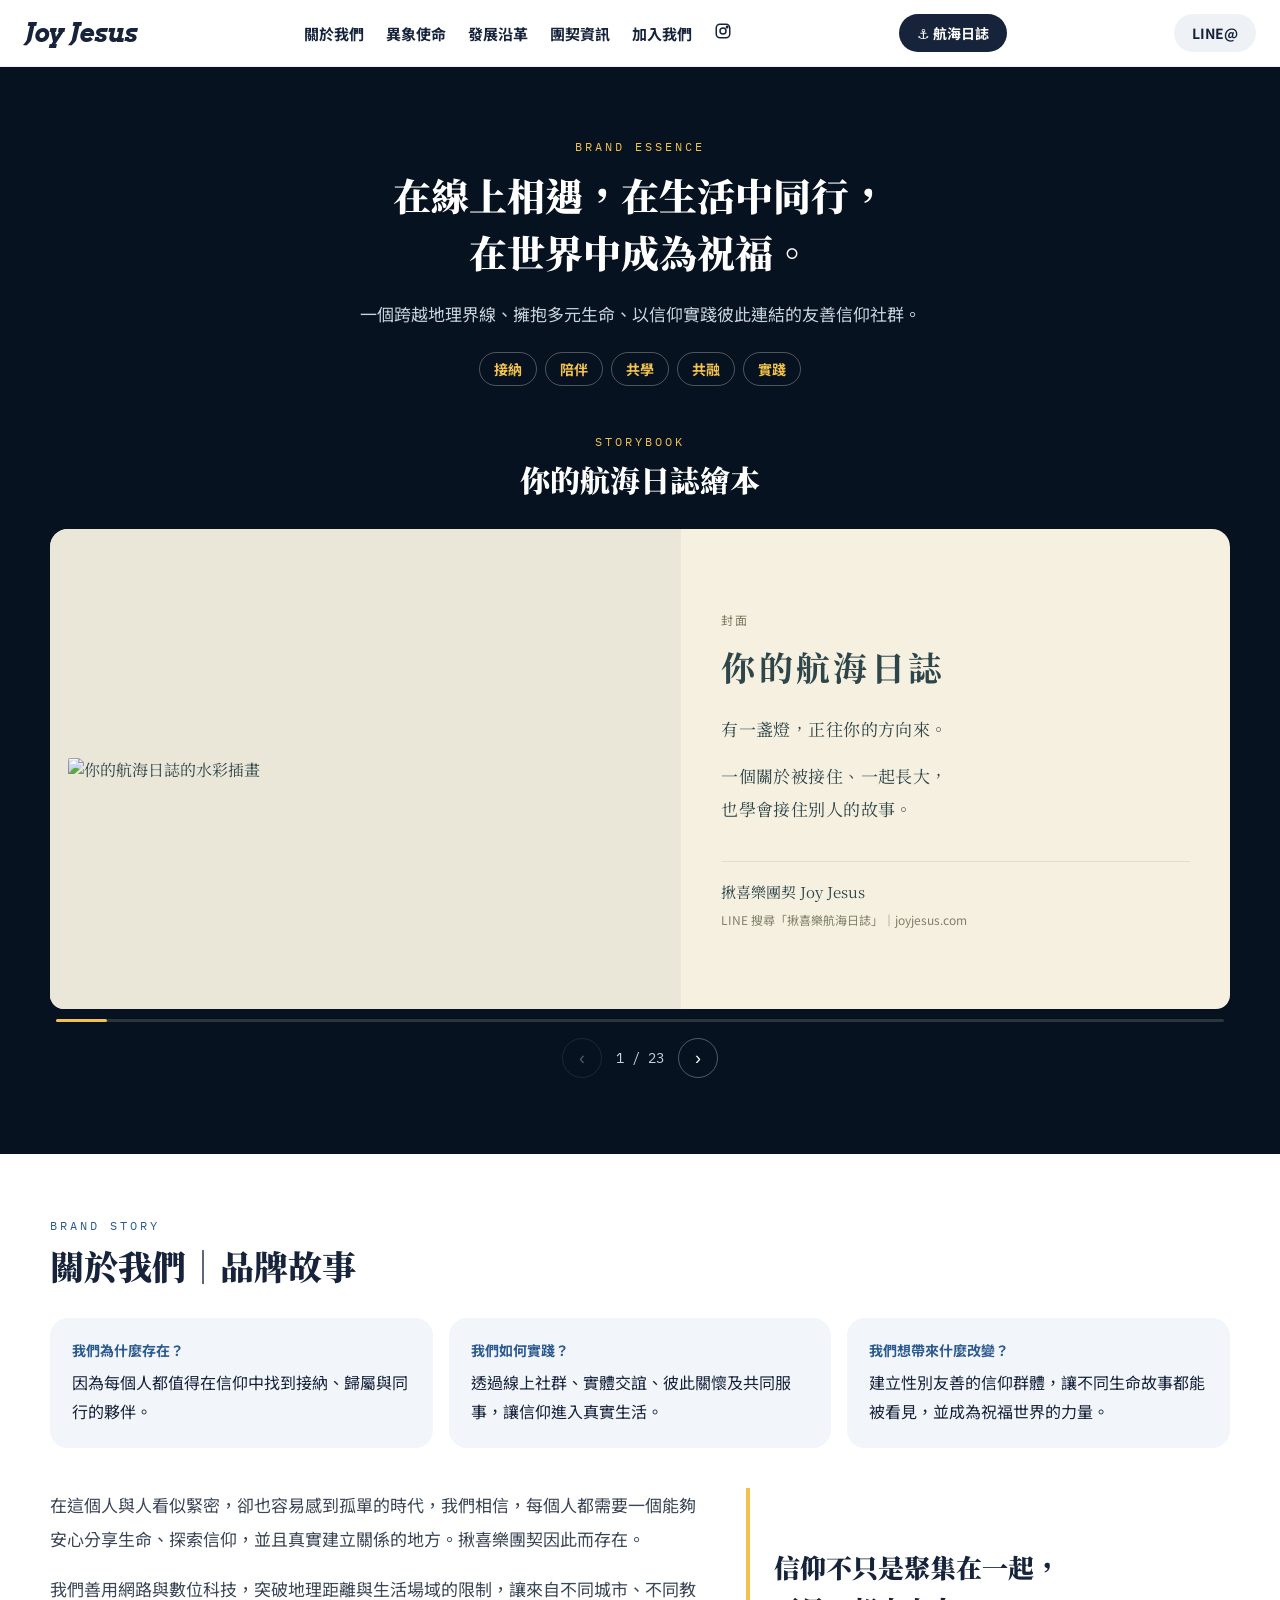
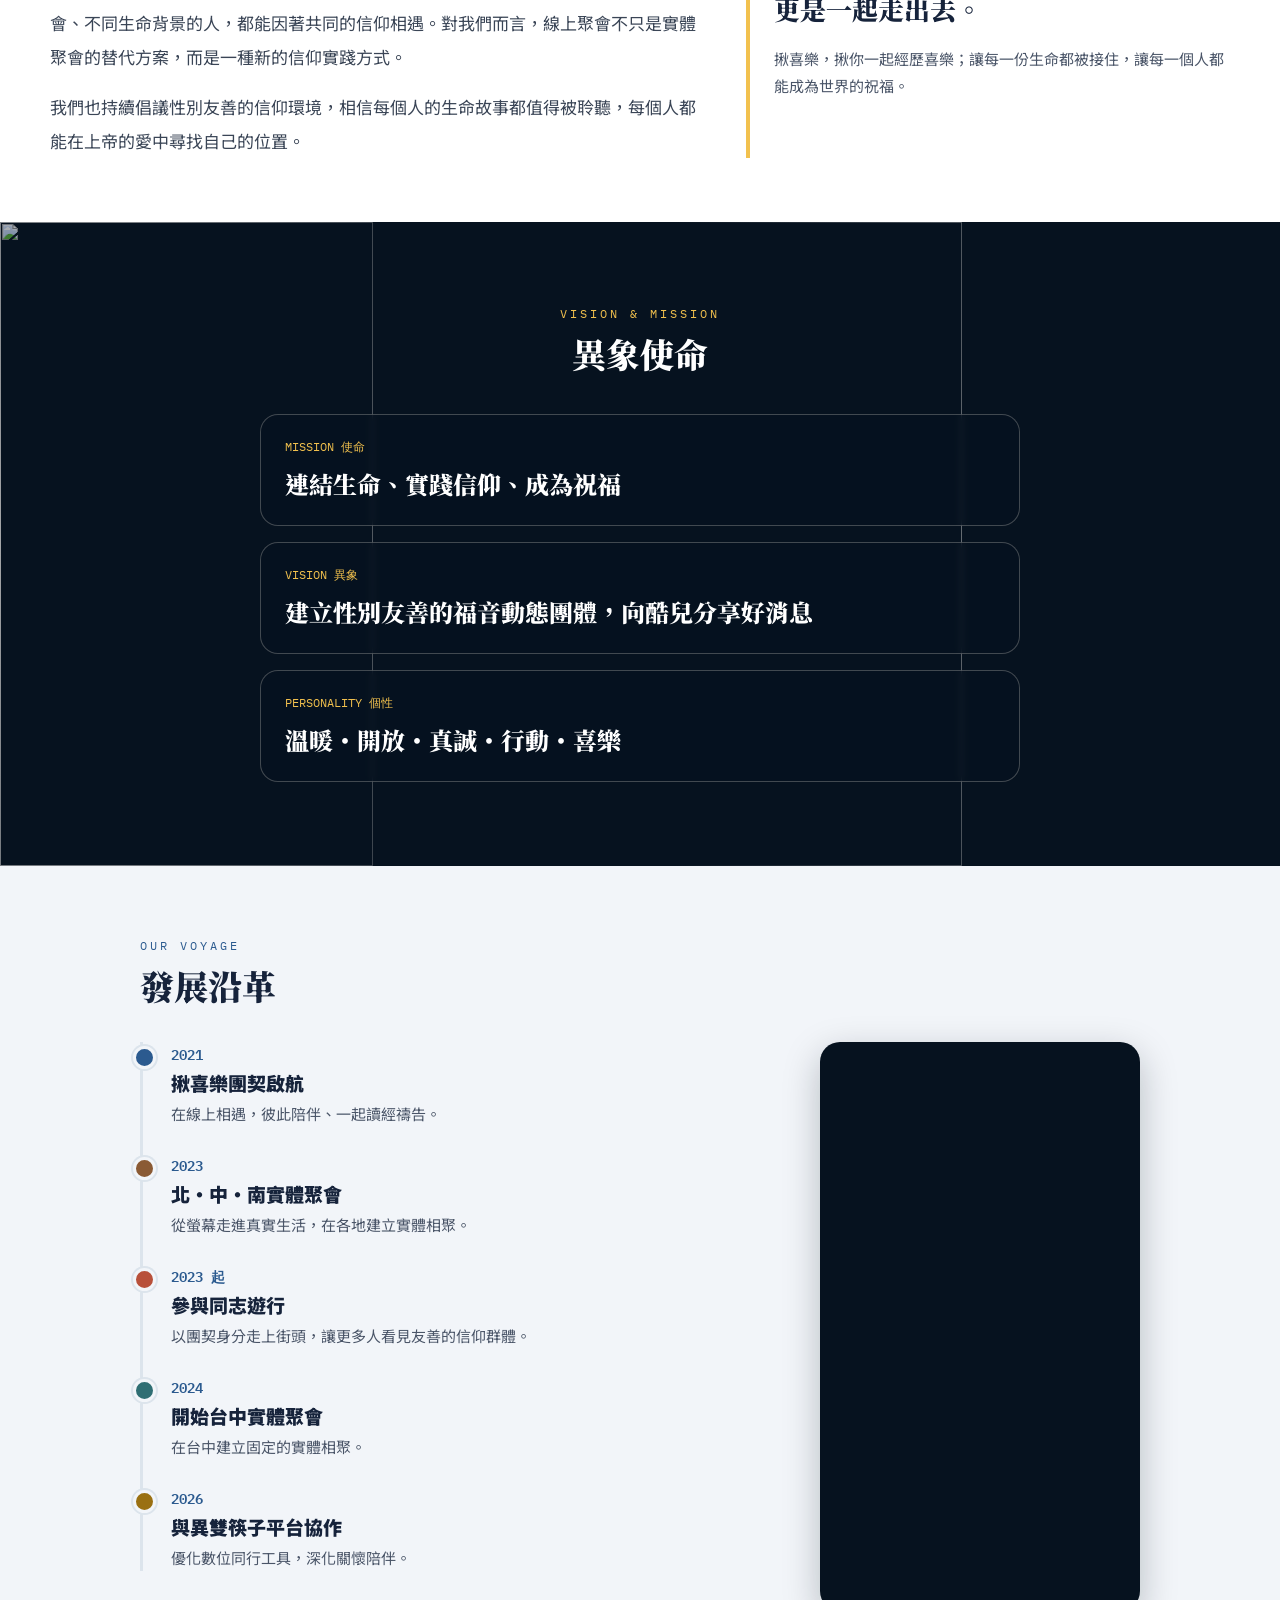
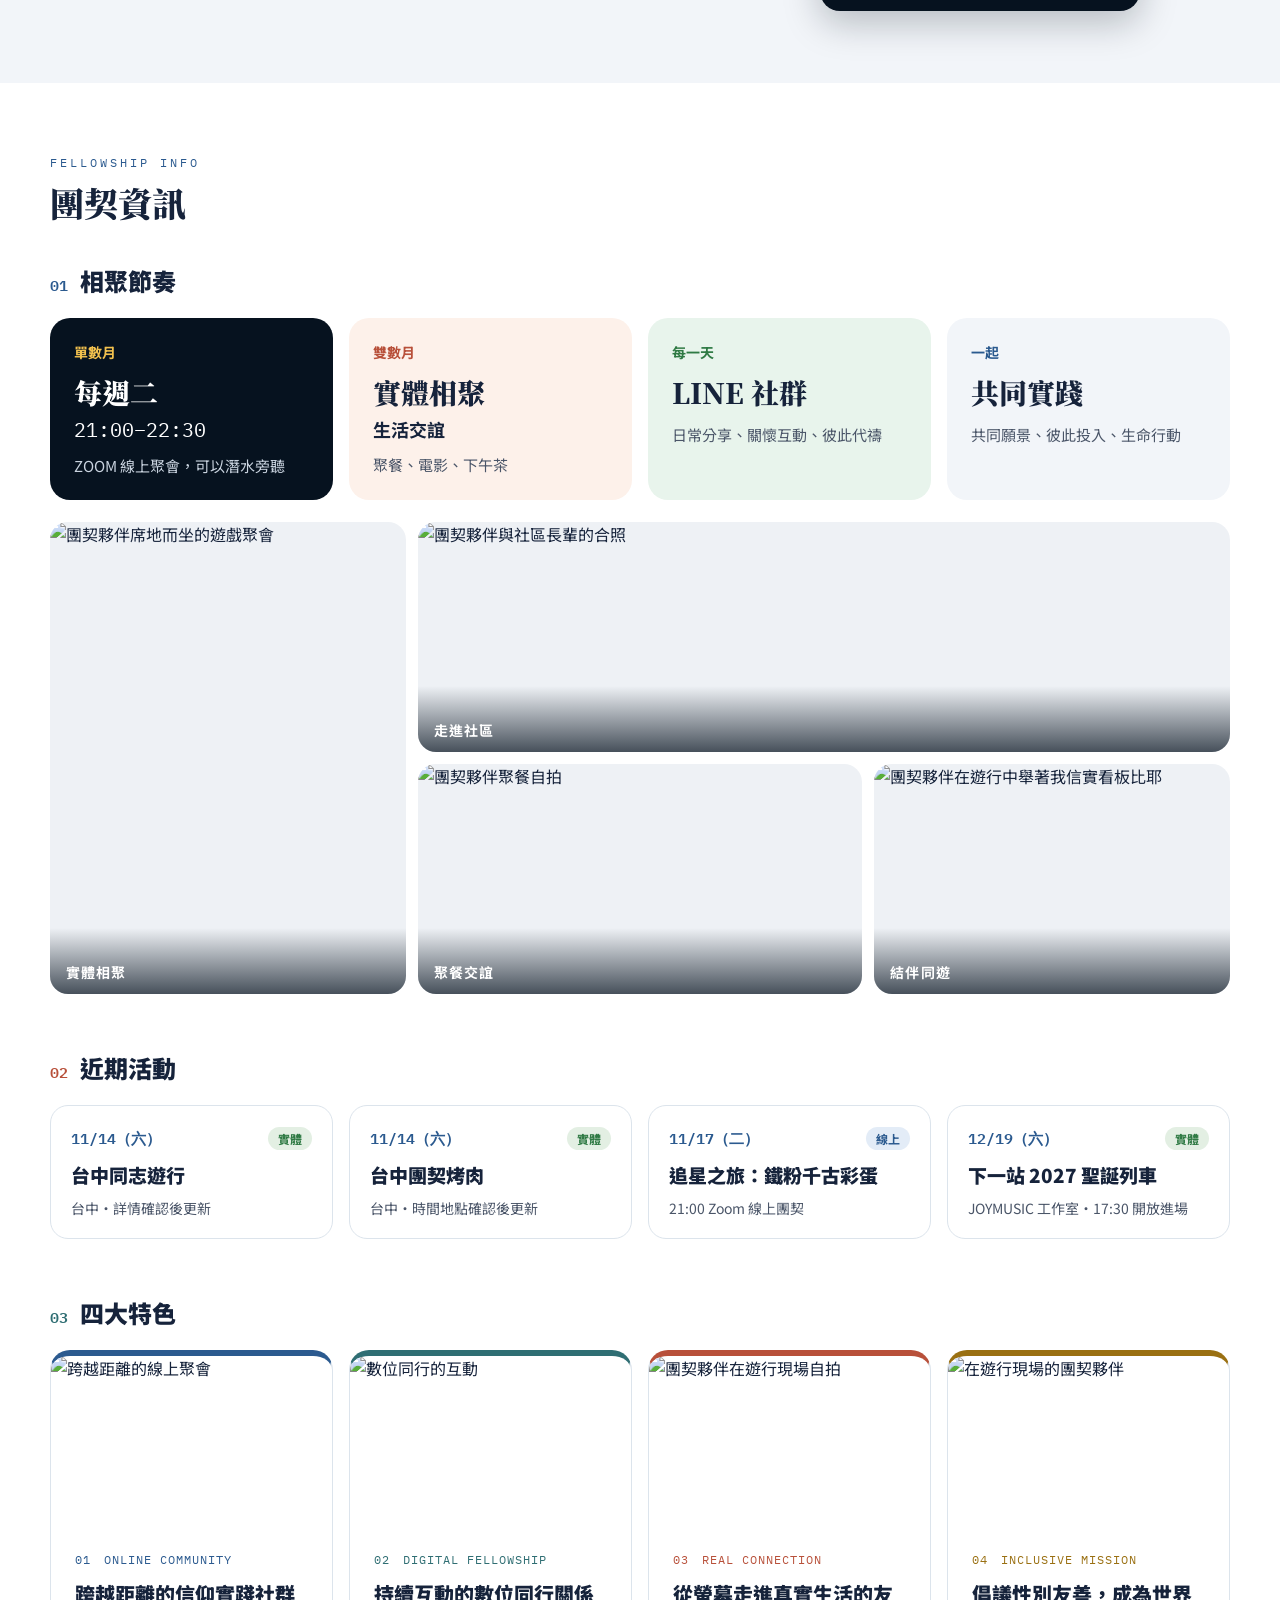
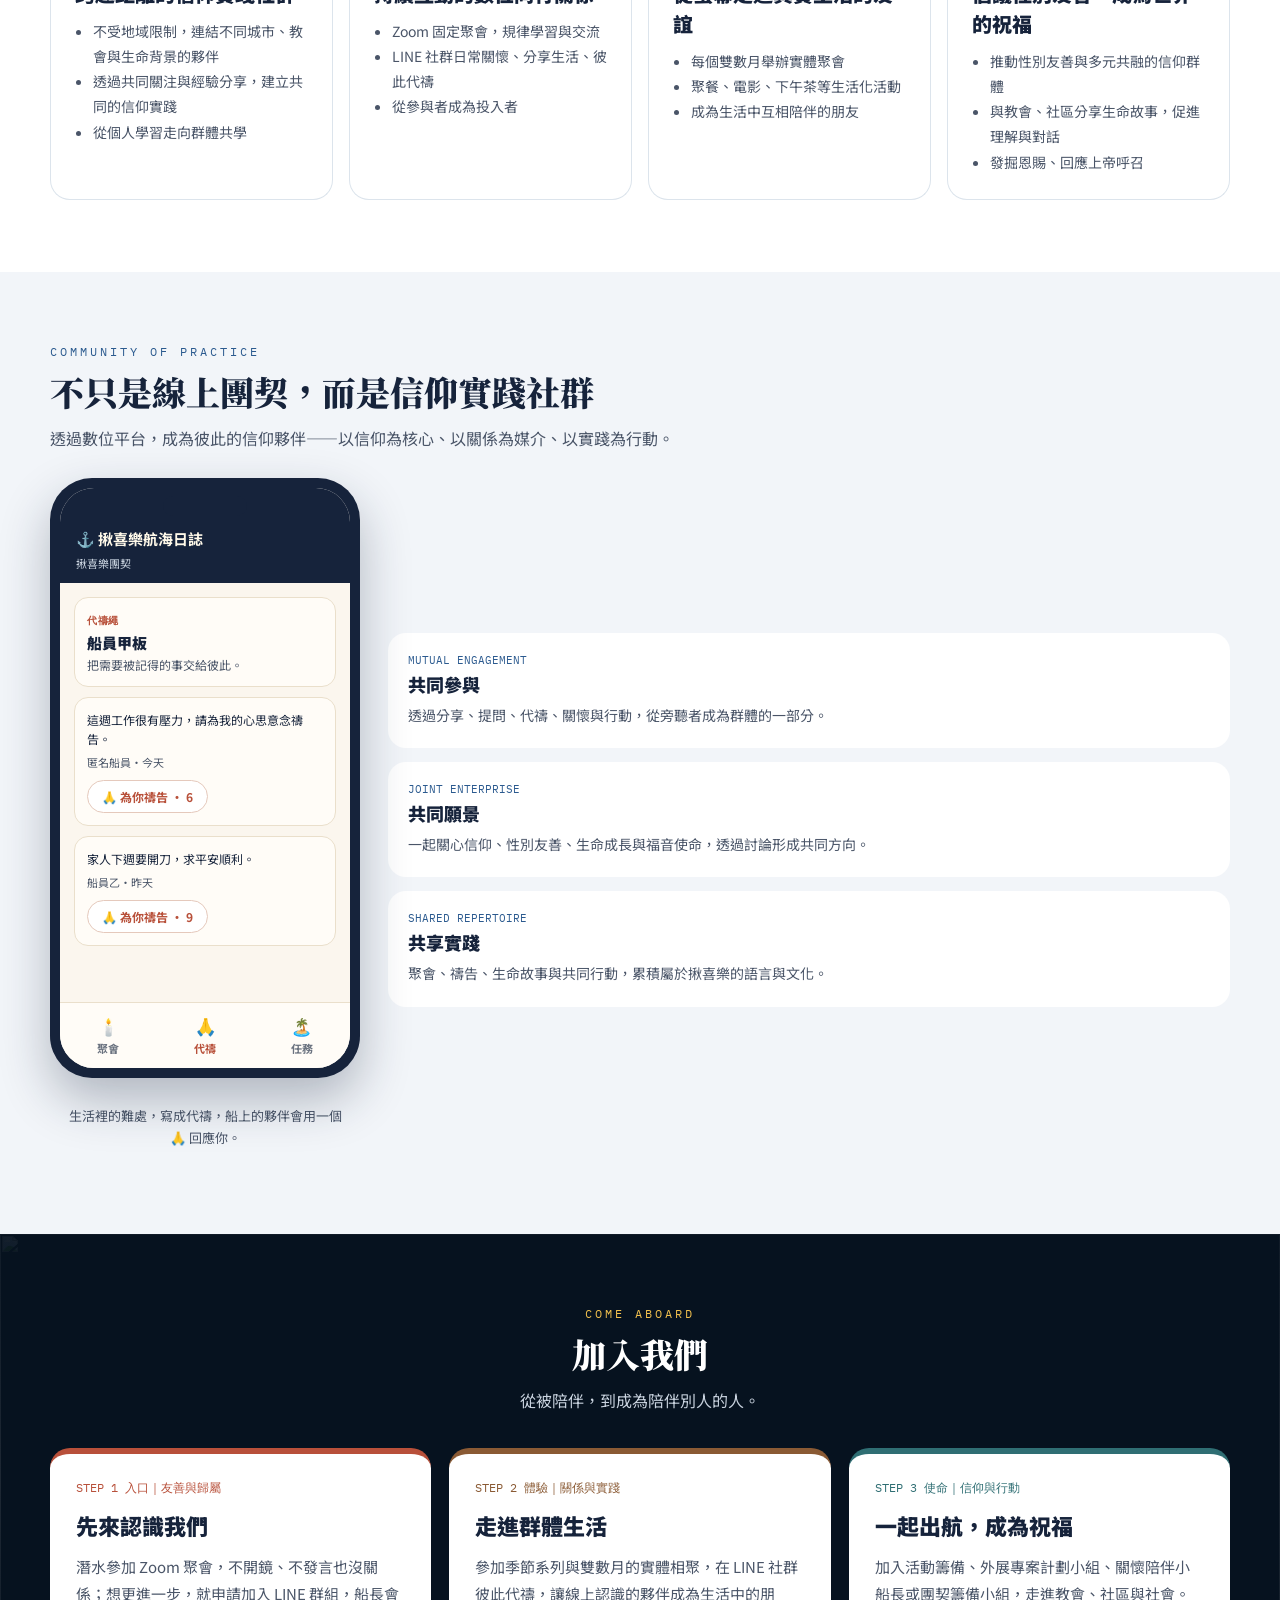
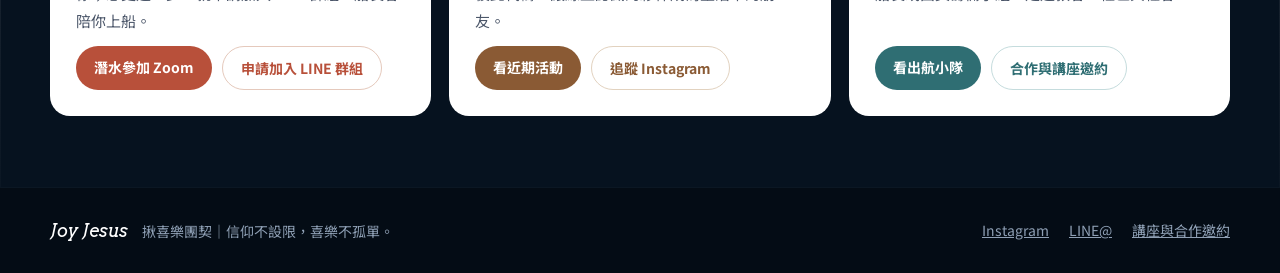
==== commit 7cac48d4: "官網信仰實踐社群：比較表換成航海日誌手機介面（聚會／代禱／任務），主打數位平台成為信仰夥伴 Co-Authored-By: Claude Sonnet 5.5 <noreply@anthropic.c" ====
--- a/public/index.html
+++ b/public/index.html
@@ -321,16 +321,50 @@
 <div style="max-width: 1180px; margin: 0 auto">
 <p style="margin: 0; font-family: 'IBM Plex Mono', monospace; font-size: 12px; letter-spacing: 3px; color: #2B5A8F">COMMUNITY OF PRACTICE</p>
 <h2 style="margin: 8px 0 10px; font-family: 'Noto Serif TC', serif; font-size: 34px; font-weight: 900">不只是線上團契，而是信仰實踐社群</h2>
-<p style="margin: 0 0 28px; font-size: 16px; color: #4A5568">以信仰為核心、以關係為媒介、以實踐為行動。</p>
-<div style="display: flex; flex-wrap: wrap; gap: 28px; align-items: flex-start">
-<div style="flex: 1 1 480px; min-width: 0; overflow-x: auto; background: #FFFFFF; border-radius: 18px">
-<table style="width: 100%; border-collapse: collapse; font-size: 15px">
-<thead><tr><th scope="col" style="text-align: left; padding: 14px 18px; color: #6B7380; font-weight: 700; border-bottom: 1px solid #DCE4EC">一般線上聚會</th><th scope="col" style="text-align: left; padding: 14px 18px; color: #2B5A8F; font-weight: 900; border-bottom: 1px solid #DCE4EC">揪喜樂的信仰實踐社群</th></tr></thead>
-<tbody>
-<tr><td style="padding: 12px 18px; color: #6B7380; border-bottom: 1px solid #EEF1F5">參加一場聚會</td><td style="padding: 12px 18px; font-weight: 700; border-bottom: 1px solid #EEF1F5">持續參與群體生活</td></tr><tr><td style="padding: 12px 18px; color: #6B7380; border-bottom: 1px solid #EEF1F5">聽講道、聽信息</td><td style="padding: 12px 18px; font-weight: 700; border-bottom: 1px solid #EEF1F5">共同探索與實踐信仰</td></tr><tr><td style="padding: 12px 18px; color: #6B7380; border-bottom: 1px solid #EEF1F5">聚會結束就離線</td><td style="padding: 12px 18px; font-weight: 700; border-bottom: 1px solid #EEF1F5">LINE 持續互動與關懷</td></tr><tr><td style="padding: 12px 18px; color: #6B7380; border-bottom: 1px solid #EEF1F5">個人靈性成長</td><td style="padding: 12px 18px; font-weight: 700; border-bottom: 1px solid #EEF1F5">彼此學習、共同成長</td></tr><tr><td style="padding: 12px 18px; color: #6B7380; border-bottom: 1px solid #EEF1F5">主辦者安排活動</td><td style="padding: 12px 18px; font-weight: 700; border-bottom: 1px solid #EEF1F5">夥伴共同投入與承擔</td></tr><tr><td style="padding: 12px 18px; color: #6B7380; border-bottom: 1px solid #EEF1F5">線上認識的人</td><td style="padding: 12px 18px; font-weight: 700; border-bottom: 1px solid #EEF1F5">延伸成真實生活的朋友</td></tr><tr><td style="padding: 12px 18px; color: #6B7380; border-bottom: 1px solid #EEF1F5">聚會是終點</td><td style="padding: 12px 18px; font-weight: 700; border-bottom: 1px solid #EEF1F5">生活實踐與社會參與是延伸</td></tr>
-</tbody>
-</table>
-</div>
+<p style="margin: 0 0 28px; font-size: 16px; color: #4A5568">透過數位平台，成為彼此的信仰夥伴——以信仰為核心、以關係為媒介、以實踐為行動。</p>
+<div style="display: flex; flex-wrap: wrap; gap: 28px; align-items: center; justify-content: center">
+<style>
+.ph{flex:0 0 300px;margin:0 auto;display:flex;flex-direction:column;align-items:center;gap:14px}
+.ph-body{position:relative;width:290px;height:580px;background:#16233B;border-radius:42px;padding:10px;box-shadow:0 22px 50px rgba(22,35,59,.3)}
+.ph-body:before{content:"";position:absolute;top:18px;left:50%;transform:translateX(-50%);width:84px;height:20px;border-radius:12px;background:#16233B;z-index:3}
+.ph-scr{position:relative;width:100%;height:100%;background:#FBF6EE;border-radius:34px;overflow:hidden;font-family:'Noto Sans TC',sans-serif;color:#16233B;display:flex;flex-direction:column}
+.ph-top{padding:40px 16px 10px;background:#16233B;color:#FFF9E9}.ph-top b{display:block;font-size:15px}.ph-top span{font-size:11px;color:#C9D3DF}
+.ph-pg{flex:1;padding:14px;display:none;flex-direction:column;gap:10px;overflow:hidden}.ph-pg.on{display:flex;animation:phin .35s}
+@keyframes phin{from{opacity:0;transform:translateY(6px)}to{opacity:1;transform:none}}
+.ph-card{background:#FFFCF7;border:1px solid #EADFCB;border-radius:14px;padding:12px}
+.ph-card small{display:block;font:600 10px 'IBM Plex Mono',monospace;color:#B8503A;letter-spacing:.5px}.ph-card h4{margin:4px 0 2px;font-size:15px;font-weight:900}.ph-card p{margin:0;font-size:12px;line-height:1.6;color:#4A5568}
+.ph-btn{display:inline-block;margin-top:8px;border-radius:999px;padding:7px 14px;font-size:12px;font-weight:700;background:#B8503A;color:#fff}.ph-btn.o{background:#fff;color:#B8503A;border:1px solid #E5C9BC}.ph-btn.t{background:#2F6E73}
+.ph-nav{display:flex;border-top:1px solid #EADFCB;background:#FFFCF7}.ph-nav button{flex:1;border:0;background:none;padding:10px 0 12px;font:700 11px 'Noto Sans TC',sans-serif;color:#6B7380;cursor:pointer}.ph-nav button.on{color:#B8503A}.ph-nav i{display:block;font-style:normal;font-size:17px;margin-bottom:2px}
+.ph-lv{display:flex;gap:5px}.ph-lv span{flex:1;text-align:center;font:700 10px 'IBM Plex Mono',monospace;border-radius:8px;padding:5px 0;background:#EEF1F5;color:#6B7380}.ph-lv span.on{background:#F2C14E;color:#16233B}
+.ph-cap{font-size:13px;color:#4A5568;text-align:center;min-height:42px;max-width:280px;line-height:1.7}
+@media(prefers-reduced-motion:reduce){.ph-pg.on{animation:none}}
+</style>
+<div class="ph" id="ph">
+<div class="ph-body"><div class="ph-scr">
+<div class="ph-top"><b>⚓ 揪喜樂航海日誌</b><span>揪喜樂團契</span></div>
+<div class="ph-pg on" data-c="每週二晚上，在手機上舉手報到，一鍵進入 Zoom，不用翻群組找連結。">
+<div class="ph-card"><small>本週團契</small><h4>Hito 神曲排行榜</h4><p>11/24（二）21:00–22:30<br>Zoom 線上團契</p><span class="ph-btn">✋ 參加</span> <span class="ph-btn o">加入行事曆</span></div>
+<div class="ph-card" style="background:#E8F4EC;border-color:#CFE5D6"><small style="color:#2F7A44">已舉手 ✓</small><p style="margin-top:4px">提醒會在聚會前送到你的 LINE。</p><span class="ph-btn t">進入 Zoom 會議室</span></div>
+<div class="ph-card"><small>我的船</small><p>船長與船員都在這裡，一起上船、一起同行。</p></div>
+</div>
+<div class="ph-pg" data-c="生活裡的難處，寫成代禱，船上的夥伴會用一個 🙏 回應你。">
+<div class="ph-card"><small>代禱繩</small><h4>船員甲板</h4><p>把需要被記得的事交給彼此。</p></div>
+<div class="ph-card"><p style="color:#16233B">這週工作很有壓力，請為我的心思意念禱告。</p><p style="margin-top:6px;font-size:11px">匿名船員・今天</p><span class="ph-btn o">🙏 為你禱告 · 6</span></div>
+<div class="ph-card"><p style="color:#16233B">家人下週要開刀，求平安順利。</p><p style="margin-top:6px;font-size:11px">船員乙・昨天</p><span class="ph-btn o">🙏 為你禱告 · 9</span></div>
+</div>
+<div class="ph-pg" data-c="從 Lv1 初心者挑戰開始，一步一步，從被陪伴成為陪伴別人的人。">
+<div class="ph-card"><small>成長任務</small><h4>五座島</h4><div class="ph-lv" style="margin-top:8px"><span class="on">Lv1</span><span>Lv2</span><span>Lv3</span><span>Lv4</span><span>Lv5</span></div></div>
+<div class="ph-card"><small>Lv1 初心者挑戰</small><h4>為一位船員禱告</h4><p>在代禱繩上，回應一則船員的代禱。</p><span class="ph-btn">我要挑戰</span></div>
+<div class="ph-card"><small style="color:#2F6E73">大船</small><p>想承擔更多？選三面信號旗，認領你的角色。</p></div>
+</div>
+<div class="ph-nav"><button class="on" data-i="0"><i>🕯️</i>聚會</button><button data-i="1"><i>🙏</i>代禱</button><button data-i="2"><i>🏝️</i>任務</button></div>
+</div></div>
+<p class="ph-cap" id="phc"></p>
+</div>
+<script>(function(){var r=document.getElementById('ph');if(!r)return;var pg=[].slice.call(r.querySelectorAll('.ph-pg')),bt=[].slice.call(r.querySelectorAll('.ph-nav button')),cap=document.getElementById('phc'),c=0,t;
+function go(n){c=n;pg.forEach(function(e,k){e.classList.toggle('on',k===n)});bt.forEach(function(e,k){e.classList.toggle('on',k===n)});cap.textContent=pg[n].dataset.c}
+function loop(){clearInterval(t);if(!matchMedia('(prefers-reduced-motion:reduce)').matches)t=setInterval(function(){go((c+1)%pg.length)},5200)}
+bt.forEach(function(b){b.onclick=function(){go(+b.dataset.i);loop()}});go(0);loop()})();</script>
 <div style="flex: 1 1 320px; min-width: 0; display: flex; flex-direction: column; gap: 14px">
 <div style="background: #FFFFFF; border-radius: 18px; padding: 20px"><p style="margin: 0; font-family: 'IBM Plex Mono', monospace; font-size: 11px; color: #2B5A8F">MUTUAL ENGAGEMENT</p><p style="margin: 4px 0 6px; font-size: 18px; font-weight: 900">共同參與</p><p style="margin: 0; font-size: 14px; line-height: 1.8; color: #4A5568">透過分享、提問、代禱、關懷與行動，從旁聽者成為群體的一部分。</p></div>
 <div style="background: #FFFFFF; border-radius: 18px; padding: 20px"><p style="margin: 0; font-family: 'IBM Plex Mono', monospace; font-size: 11px; color: #2B5A8F">JOINT ENTERPRISE</p><p style="margin: 4px 0 6px; font-size: 18px; font-weight: 900">共同願景</p><p style="margin: 0; font-size: 14px; line-height: 1.8; color: #4A5568">一起關心信仰、性別友善、生命成長與福音使命，透過討論形成共同方向。</p></div>
@@ -353,8 +387,8 @@
 <p style="margin: 0; font-size: 22px; font-weight: 900">先來認識我們</p>
 <p style="margin: 0; font-size: 15px; line-height: 1.8; color: #4A5568">潛水參加 Zoom 聚會，不開鏡、不發言也沒關係；想更進一步，就申請加入 LINE 群組，船長會陪你上船。</p>
 <div style="display: flex; flex-wrap: wrap; gap: 10px; margin-top: auto">
-<a href="#" style="background: #B8503A; color: #FFFFFF; border-radius: 999px; padding: 11px 18px; font-weight: 700; font-size: 14px; text-decoration: none">潛水參加 Zoom</a>
-<a href="https://lin.ee/rn4IiXA" target="_blank" rel="noopener" style="border: 1px solid #E5C9BC; color: #B8503A; border-radius: 999px; padding: 11px 18px; font-weight: 700; font-size: 14px; text-decoration: none">申請加入 LINE 群組</a>
+<a href="https://lin.ee/rn4IiXA" target="_blank" rel="noopener" style="background: #B8503A; color: #FFFFFF; border-radius: 999px; padding: 11px 18px; font-weight: 700; font-size: 14px; text-decoration: none">潛水參加 Zoom</a>
+<a href="https://miniapp.line.me/2012557389-Jfp3TUw4" target="_blank" rel="noopener" style="border: 1px solid #E5C9BC; color: #B8503A; border-radius: 999px; padding: 11px 18px; font-weight: 700; font-size: 14px; text-decoration: none">申請加入 LINE 群組</a>
 </div>
 </div>
 <div style="background: #FFFFFF; color: #16233B; border-radius: 20px; padding: 26px; display: flex; flex-direction: column; gap: 12px; border-top: 6px solid #8A5A34">
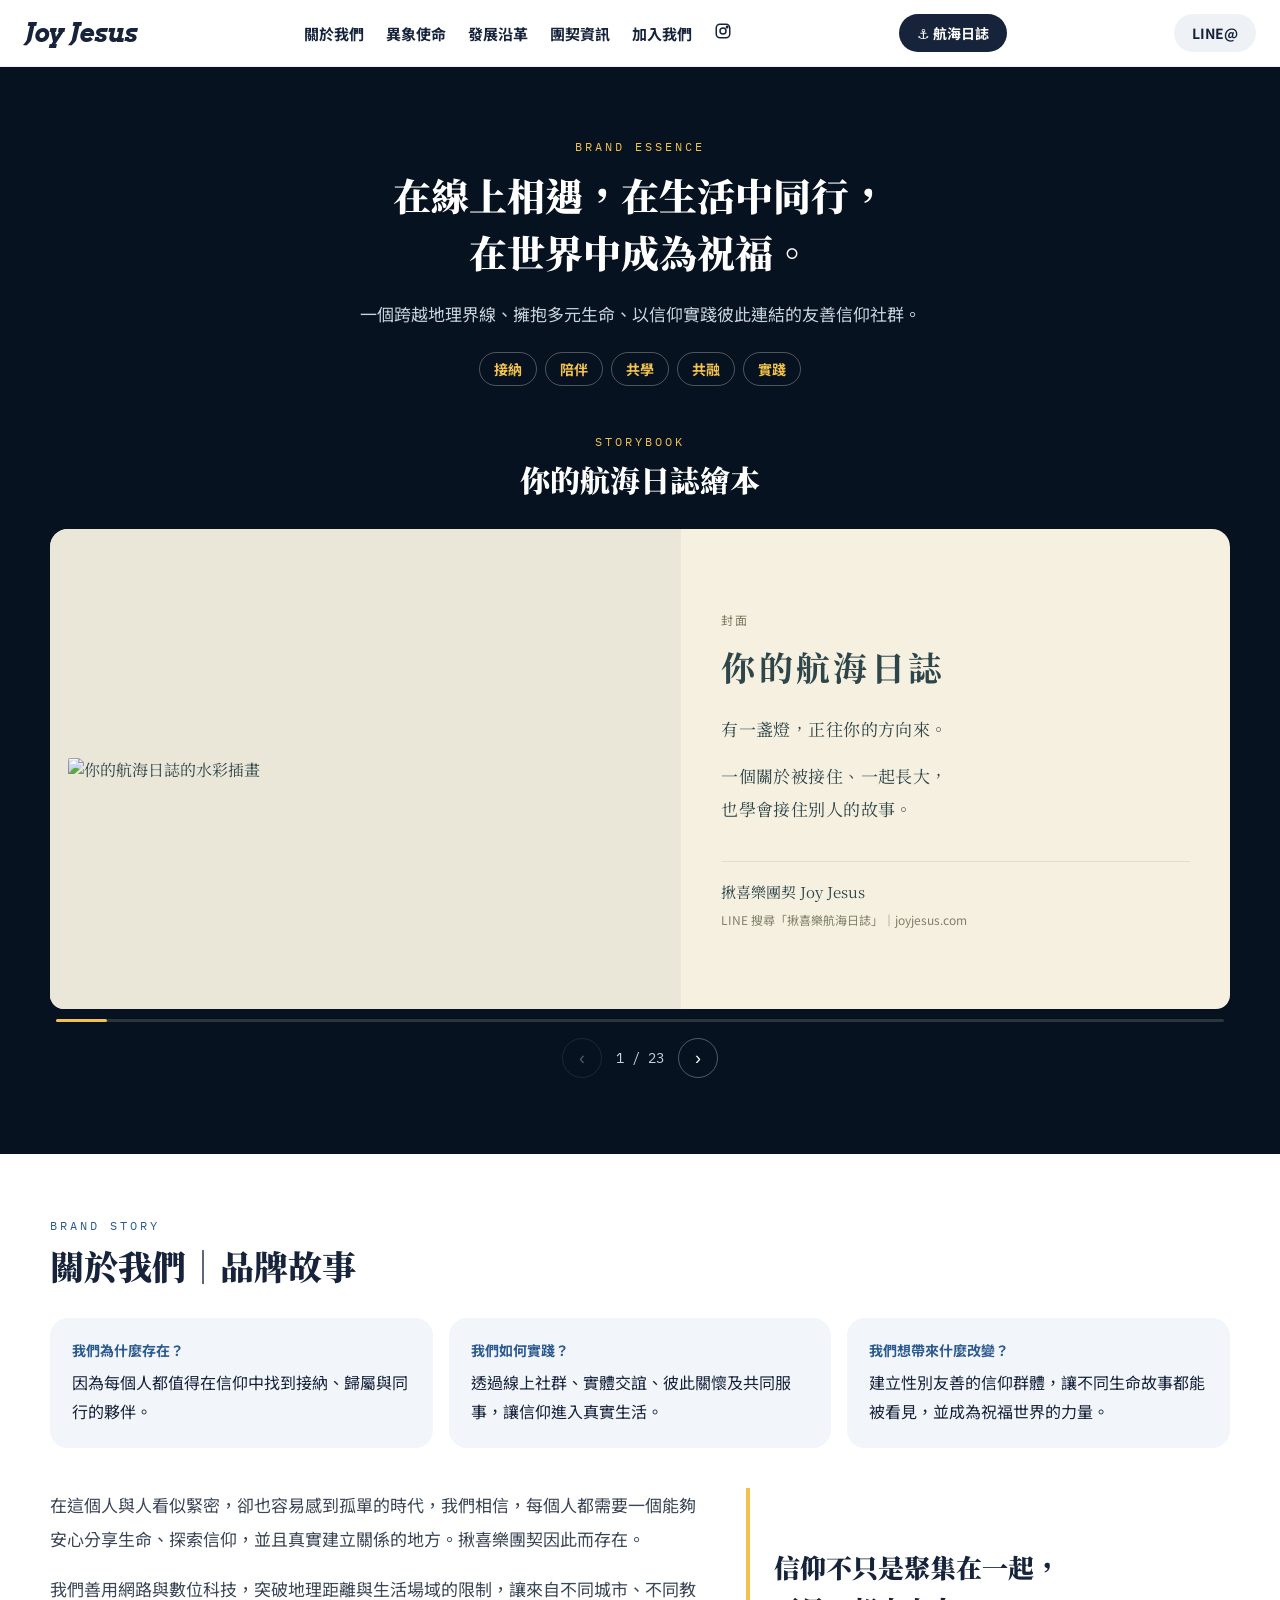
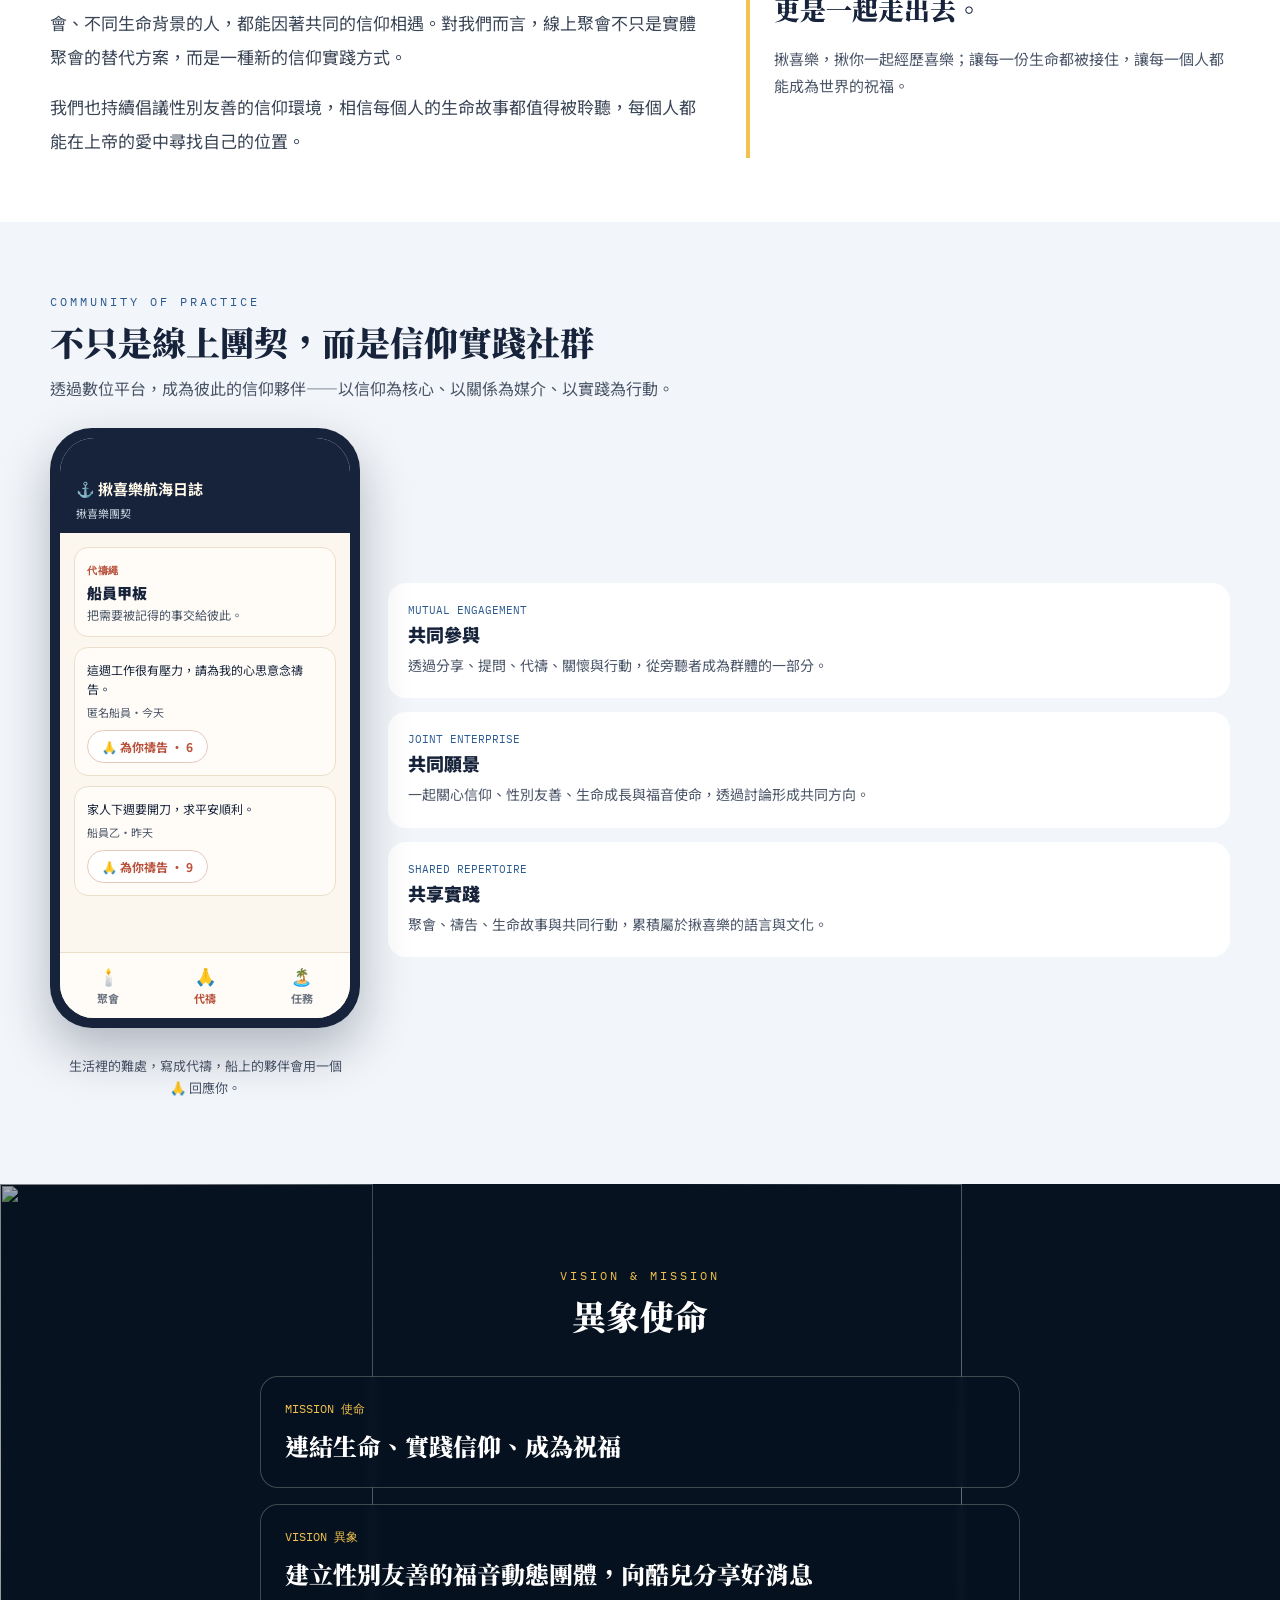
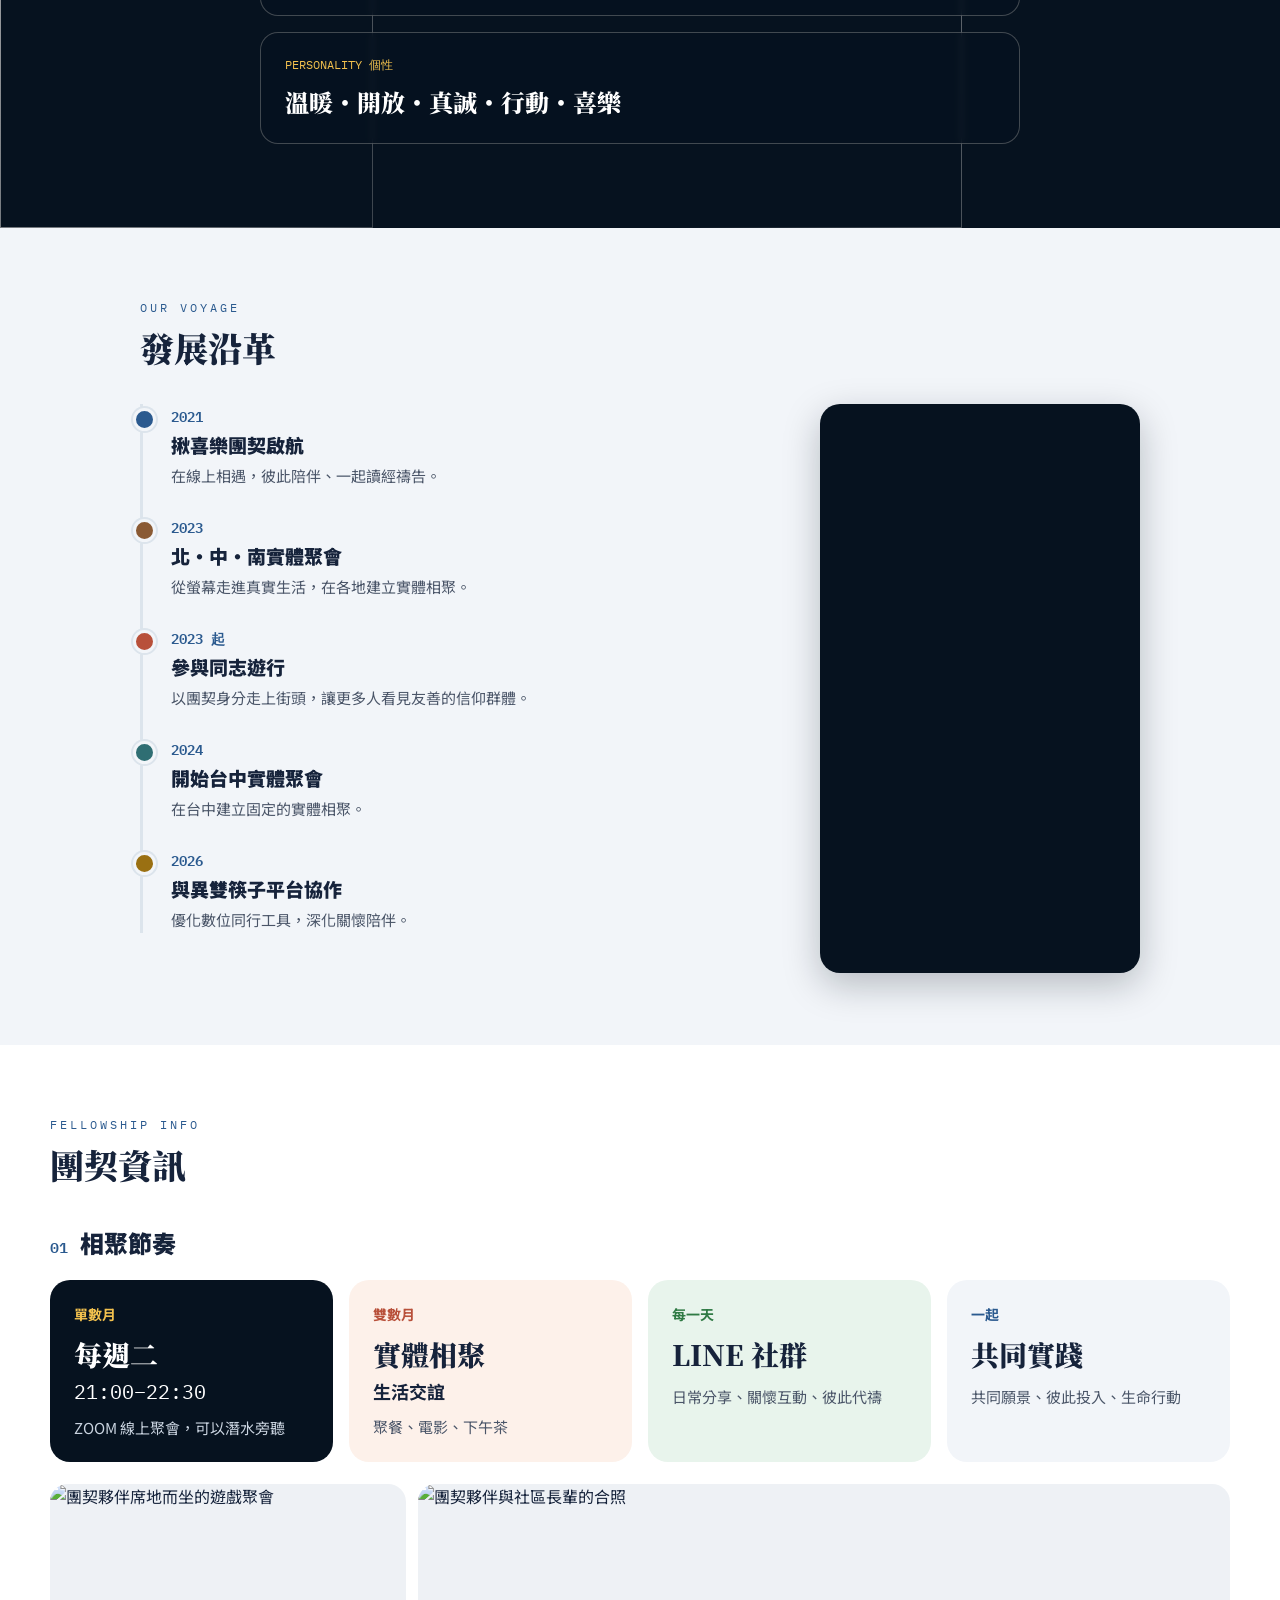
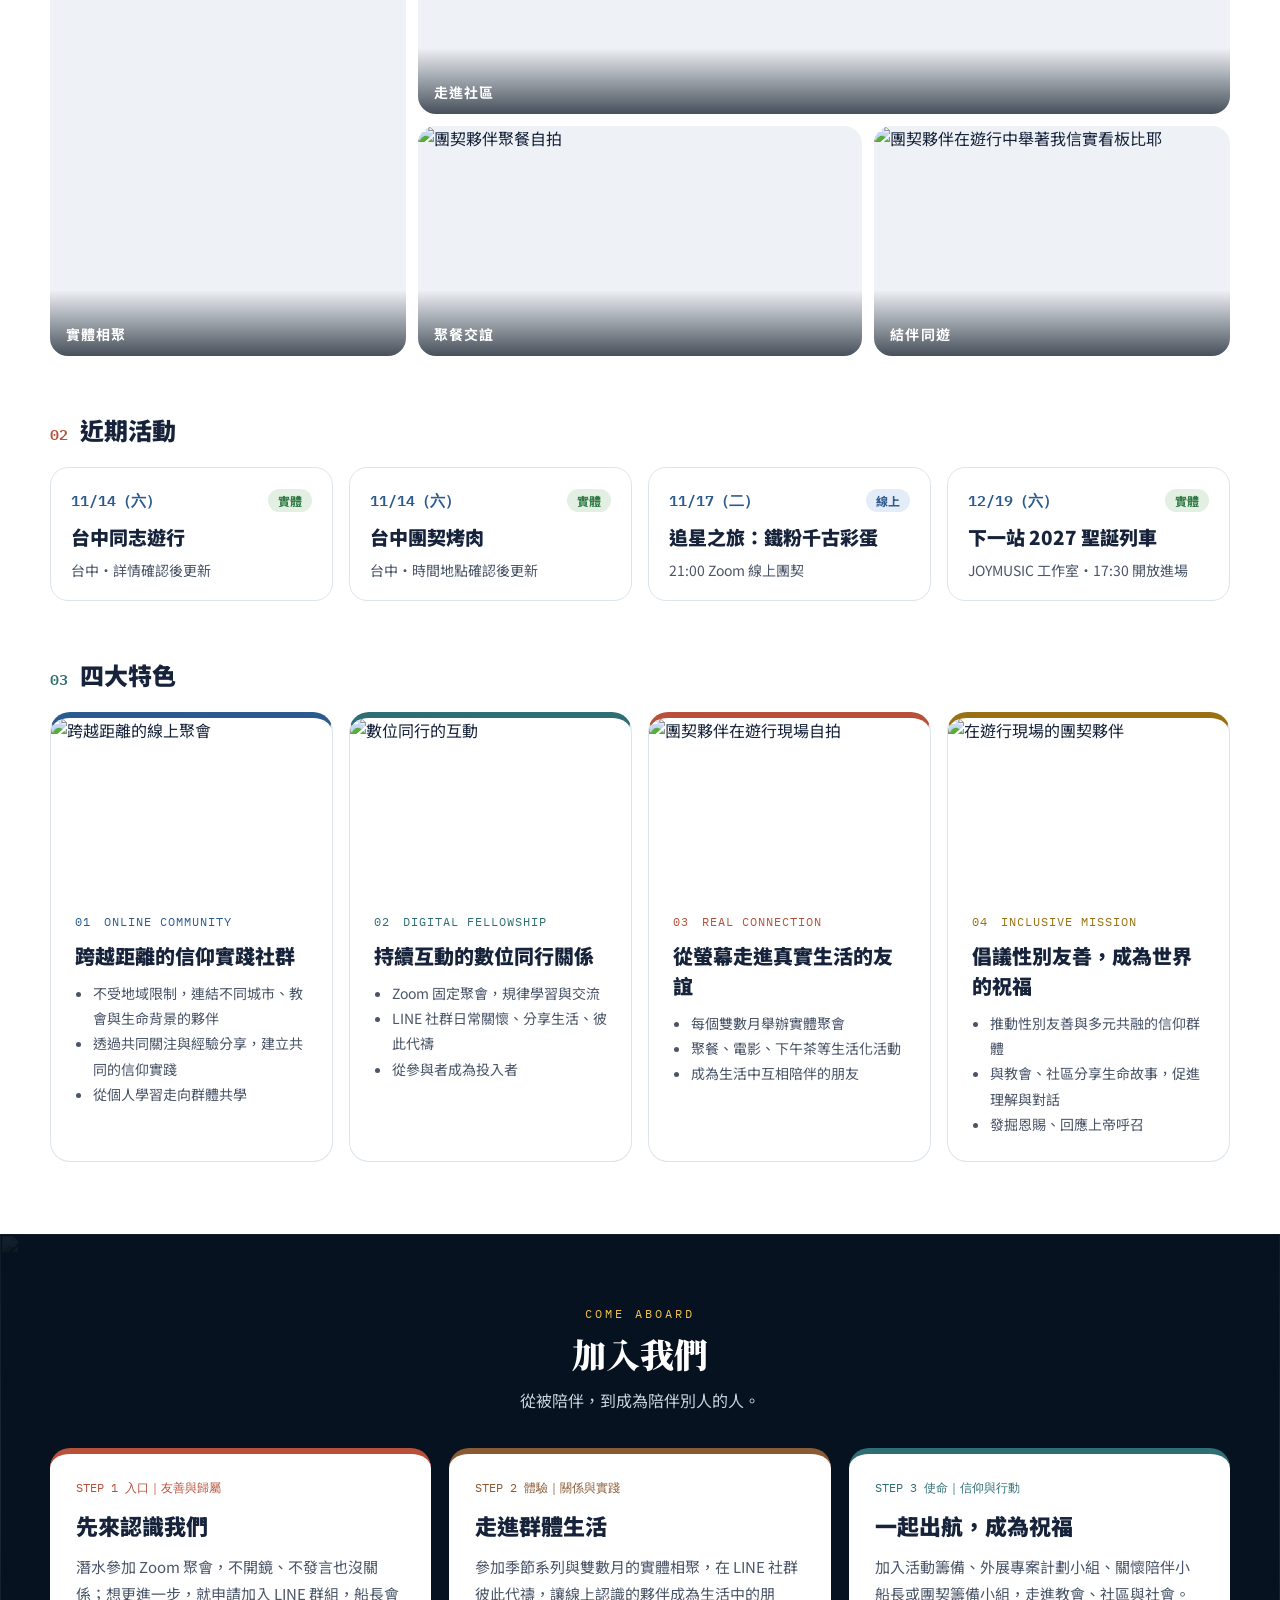
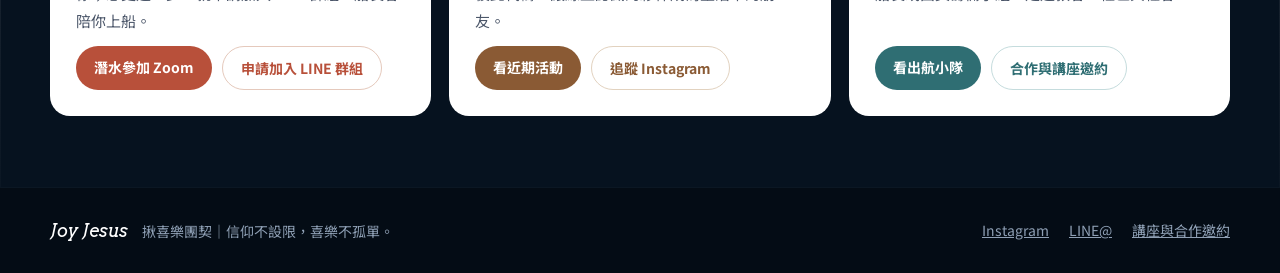
==== commit 7fd89f3b: "官網：信仰實踐社群移到品牌故事下方 Co-Authored-By: Claude Sonnet 5.5 <noreply@anthropic.com> Claude-Session: https://" ====
--- a/public/index.html
+++ b/public/index.html
@@ -148,175 +148,6 @@
 </div>
 </section>
 
-<section id="vision" style="position: relative; background: #06121F; color: #F5EDE1; overflow: hidden">
-<div aria-hidden="true" class="vph"><img class="l" src="/photos/vision-l.jpg" alt="" loading="lazy" decoding="async"><img class="r" src="/photos/vision-r.jpg" alt="" loading="lazy" decoding="async"></div>
-<div aria-hidden="true" style="position:absolute;inset:0;background:linear-gradient(180deg,rgba(6,18,31,.35),rgba(6,18,31,.15) 50%,rgba(6,18,31,.4))"></div>
-<style>.vph{position:absolute;inset:0}.vph img{position:absolute;top:0;height:100%;width:54%;object-fit:cover;display:block}
-.vph .l{left:0;object-position:50% 45%;-webkit-mask-image:linear-gradient(90deg,#000 0%,#000 18%,transparent 88%);mask-image:linear-gradient(90deg,#000 0%,#000 18%,transparent 88%)}
-.vph .r{right:0;object-position:55% 40%;-webkit-mask-image:linear-gradient(270deg,#000 0%,#000 18%,transparent 88%);mask-image:linear-gradient(270deg,#000 0%,#000 18%,transparent 88%)}
-@media(max-width:700px){.vph img{left:0;right:auto;width:100%;height:50%}.vph .l{top:0;-webkit-mask-image:linear-gradient(180deg,#000 0%,#000 25%,transparent 100%);mask-image:linear-gradient(180deg,#000 0%,#000 25%,transparent 100%)}.vph .r{top:auto;bottom:0;-webkit-mask-image:linear-gradient(0deg,#000 0%,#000 25%,transparent 100%);mask-image:linear-gradient(0deg,#000 0%,#000 25%,transparent 100%)}}</style>
-<div style="position: relative; display:flex;align-items:center;justify-content:center;padding:84px 24px">
-<div style="width: 100%; max-width: 1180px">
-<p style="margin: 0; text-align: center; font-family: 'IBM Plex Mono', monospace; font-size: 12px; letter-spacing: 3px; color: #F2C14E">VISION & MISSION</p>
-<h2 style="margin: 8px 0 36px; text-align: center; font-family: 'Noto Serif TC', serif; font-size: 34px; font-weight: 900; color: #FFFFFF">異象使命</h2>
-<div style="max-width: 760px; margin: 0 auto; display: flex; flex-direction: column; gap: 16px">
-<div style="border: 1px solid rgba(245,237,225,.25); border-radius: 18px; padding: 24px; background: rgba(6,18,31,.58); -webkit-backdrop-filter: blur(3px); backdrop-filter: blur(3px)"><p style="margin: 0; font-family: 'IBM Plex Mono', monospace; font-size: 12px; color: #F2C14E">MISSION 使命</p><p style="margin: 10px 0 0; font-family: 'Noto Serif TC', serif; font-size: 24px; font-weight: 900; color: #FFFFFF">連結生命、實踐信仰、成為祝福</p></div>
-<div style="border: 1px solid rgba(245,237,225,.25); border-radius: 18px; padding: 24px; background: rgba(6,18,31,.58); -webkit-backdrop-filter: blur(3px); backdrop-filter: blur(3px)"><p style="margin: 0; font-family: 'IBM Plex Mono', monospace; font-size: 12px; color: #F2C14E">VISION 異象</p><p style="margin: 10px 0 0; font-family: 'Noto Serif TC', serif; font-size: 24px; font-weight: 900; color: #FFFFFF">建立性別友善的福音動態團體，向酷兒分享好消息</p></div>
-<div style="border: 1px solid rgba(245,237,225,.25); border-radius: 18px; padding: 24px; background: rgba(6,18,31,.58); -webkit-backdrop-filter: blur(3px); backdrop-filter: blur(3px)"><p style="margin: 0; font-family: 'IBM Plex Mono', monospace; font-size: 12px; color: #F2C14E">PERSONALITY 個性</p><p style="margin: 10px 0 0; font-family: 'Noto Serif TC', serif; font-size: 24px; font-weight: 900; color: #FFFFFF">溫暖・開放・真誠・行動・喜樂</p></div>
-</div>
-</div>
-</div>
-</section>
-
-<section id="history" style="background: #F2F5F9; padding: 72px 24px">
-<div style="max-width: 1000px; margin: 0 auto">
-<p style="margin: 0; font-family: 'IBM Plex Mono', monospace; font-size: 12px; letter-spacing: 3px; color: #2B5A8F">OUR VOYAGE</p>
-<h2 style="margin: 8px 0 32px; font-family: 'Noto Serif TC', serif; font-size: 34px; font-weight: 900">發展沿革</h2>
-<style>.hwrap{display:flex;flex-wrap:wrap;gap:40px;align-items:flex-start}.hwrap>ol{flex:1 1 380px;min-width:0}.hvid{flex:0 0 320px;margin:0 auto}.hvid-frame{position:relative;width:320px;max-width:100%;aspect-ratio:9/16;border-radius:20px;overflow:hidden;background:#06121F;box-shadow:0 12px 36px rgba(6,18,31,.25)}@media(max-width:760px){.hvid{flex-basis:100%;display:flex;justify-content:center}.hvid-frame{width:min(320px,100%)}}</style>
-<div class="hwrap">
-<ol style="list-style: none; margin: 0; padding: 0; border-left: 3px solid #DCE4EC; display: flex; flex-direction: column; gap: 26px">
-
-<li style="position: relative; padding-left: 28px">
-<span style="position: absolute; left: -10px; top: 4px; width: 17px; height: 17px; border-radius: 999px; background: #2B5A8F; border: 3px solid #F2F5F9; box-shadow: 0 0 0 2px #DCE4EC"></span>
-<p style="margin: 0; font-family: 'IBM Plex Mono', monospace; font-size: 14px; font-weight: 600; color: #2B5A8F">2021</p>
-<p style="margin: 4px 0 0; font-size: 19px; font-weight: 900">揪喜樂團契啟航</p>
-<p style="margin: 4px 0 0; font-size: 15px; line-height: 1.8; color: #4A5568">在線上相遇，彼此陪伴、一起讀經禱告。</p>
-</li>
-
-<li style="position: relative; padding-left: 28px">
-<span style="position: absolute; left: -10px; top: 4px; width: 17px; height: 17px; border-radius: 999px; background: #8A5A34; border: 3px solid #F2F5F9; box-shadow: 0 0 0 2px #DCE4EC"></span>
-<p style="margin: 0; font-family: 'IBM Plex Mono', monospace; font-size: 14px; font-weight: 600; color: #2B5A8F">2023</p>
-<p style="margin: 4px 0 0; font-size: 19px; font-weight: 900">北・中・南實體聚會</p>
-<p style="margin: 4px 0 0; font-size: 15px; line-height: 1.8; color: #4A5568">從螢幕走進真實生活，在各地建立實體相聚。</p>
-</li>
-
-<li style="position: relative; padding-left: 28px">
-<span style="position: absolute; left: -10px; top: 4px; width: 17px; height: 17px; border-radius: 999px; background: #B8503A; border: 3px solid #F2F5F9; box-shadow: 0 0 0 2px #DCE4EC"></span>
-<p style="margin: 0; font-family: 'IBM Plex Mono', monospace; font-size: 14px; font-weight: 600; color: #2B5A8F">2023 起</p>
-<p style="margin: 4px 0 0; font-size: 19px; font-weight: 900">參與同志遊行</p>
-<p style="margin: 4px 0 0; font-size: 15px; line-height: 1.8; color: #4A5568">以團契身分走上街頭，讓更多人看見友善的信仰群體。</p>
-</li>
-
-<li style="position: relative; padding-left: 28px">
-<span style="position: absolute; left: -10px; top: 4px; width: 17px; height: 17px; border-radius: 999px; background: #2F6E73; border: 3px solid #F2F5F9; box-shadow: 0 0 0 2px #DCE4EC"></span>
-<p style="margin: 0; font-family: 'IBM Plex Mono', monospace; font-size: 14px; font-weight: 600; color: #2B5A8F">2024</p>
-<p style="margin: 4px 0 0; font-size: 19px; font-weight: 900">開始台中實體聚會</p>
-<p style="margin: 4px 0 0; font-size: 15px; line-height: 1.8; color: #4A5568">在台中建立固定的實體相聚。</p>
-</li>
-
-<li style="position: relative; padding-left: 28px">
-<span style="position: absolute; left: -10px; top: 4px; width: 17px; height: 17px; border-radius: 999px; background: #9A7012; border: 3px solid #F2F5F9; box-shadow: 0 0 0 2px #DCE4EC"></span>
-<p style="margin: 0; font-family: 'IBM Plex Mono', monospace; font-size: 14px; font-weight: 600; color: #2B5A8F">2026</p>
-<p style="margin: 4px 0 0; font-size: 19px; font-weight: 900">與異雙筷子平台協作</p>
-<p style="margin: 4px 0 0; font-size: 15px; line-height: 1.8; color: #4A5568">優化數位同行工具，深化關懷陪伴。</p>
-</li>
-
-</ol>
-<div class="hvid"><div class="hvid-frame"><iframe src="https://drive.google.com/file/d/1aeW92OhpjEg8jNh8aQITB1-Bpj5v7nxV/preview" title="揪喜樂團契影片" allow="autoplay; fullscreen" allowfullscreen loading="lazy" style="position:absolute;inset:0;width:100%;height:100%;border:0"></iframe></div></div>
-</div>
-
-</div>
-</section>
-
-<section id="info" style="max-width: 1180px; margin: 0 auto; padding: 72px 24px">
-<p style="margin: 0; font-family: 'IBM Plex Mono', monospace; font-size: 12px; letter-spacing: 3px; color: #2B5A8F">FELLOWSHIP INFO</p>
-<h2 style="margin: 8px 0 36px; font-family: 'Noto Serif TC', serif; font-size: 34px; font-weight: 900">團契資訊</h2>
-<div style="display: flex; align-items: baseline; gap: 12px; margin: 0 0 20px"><span style="font-family: 'IBM Plex Mono', monospace; font-size: 15px; font-weight: 600; color: #2B5A8F">01</span><h3 style="margin: 0; font-size: 24px; font-weight: 900">相聚節奏</h3></div>
-<div style="display: grid; grid-template-columns: repeat(auto-fit, minmax(240px, 1fr)); gap: 16px">
-<div style="background: #06121F; color: #FFFFFF; border-radius: 20px; padding: 24px"><p style="margin: 0; font-size: 14px; color: #F2C14E; font-weight: 700">單數月</p><p style="margin: 10px 0 0; font-family: 'Noto Serif TC', serif; font-size: 28px; font-weight: 900">每週二</p><p style="margin: 4px 0 0; font-family: 'IBM Plex Mono', monospace; font-size: 20px">21:00–22:30</p><p style="margin: 12px 0 0; font-size: 15px; color: #C9D3DF">ZOOM 線上聚會，可以潛水旁聽</p></div>
-<div style="background: #FDF1EA; border-radius: 20px; padding: 24px"><p style="margin: 0; font-size: 14px; color: #B8503A; font-weight: 700">雙數月</p><p style="margin: 10px 0 0; font-family: 'Noto Serif TC', serif; font-size: 28px; font-weight: 900">實體相聚</p><p style="margin: 4px 0 0; font-size: 18px; font-weight: 700">生活交誼</p><p style="margin: 12px 0 0; font-size: 15px; color: #4A5568">聚餐、電影、下午茶</p></div>
-<div style="background: #E8F4EC; border-radius: 20px; padding: 24px"><p style="margin: 0; font-size: 14px; color: #2F7A44; font-weight: 700">每一天</p><p style="margin: 10px 0 0; font-family: 'Noto Serif TC', serif; font-size: 28px; font-weight: 900">LINE 社群</p><p style="margin: 12px 0 0; font-size: 15px; color: #4A5568">日常分享、關懷互動、彼此代禱</p></div>
-<div style="background: #F2F5F9; border-radius: 20px; padding: 24px"><p style="margin: 0; font-size: 14px; color: #2B5A8F; font-weight: 700">一起</p><p style="margin: 10px 0 0; font-family: 'Noto Serif TC', serif; font-size: 28px; font-weight: 900">共同實踐</p><p style="margin: 12px 0 0; font-size: 15px; color: #4A5568">共同願景、彼此投入、生命行動</p></div>
-</div>
-<style>
-.gstrip{display:grid;grid-template-columns:1.4fr 1fr 1fr;gap:12px;margin-top:20px}.gstrip img{width:100%;height:100%;min-height:200px;max-height:320px;object-fit:cover;border-radius:16px;display:block}@media(max-width:700px){.gstrip{grid-template-columns:1fr 1fr}.gstrip img:first-child{grid-column:1/3;max-height:240px}}
-.mixgrid{display:grid;grid-template-columns:1fr 1.25fr 1fr;grid-template-rows:230px 230px;grid-template-areas:"a b b" "a c d";gap:12px;margin-top:22px}
-.mixgrid figure{position:relative;margin:0;border-radius:18px;overflow:hidden;background:#EEF1F5}
-.mixgrid img{width:100%;height:100%;object-fit:cover;display:block;transition:transform .5s}
-.mixgrid figure:hover img{transform:scale(1.04)}
-.mixgrid figcaption{position:absolute;left:0;right:0;bottom:0;padding:34px 16px 12px;background:linear-gradient(0deg,rgba(6,18,31,.72),transparent);color:#fff;font-size:14px;font-weight:700;letter-spacing:.08em}
-@media(max-width:700px){.mixgrid{grid-template-columns:1fr 1fr;grid-template-rows:200px 200px 170px;grid-template-areas:"a b" "a c" "d d"}}
-</style>
-<div class="mixgrid">
-<figure style="grid-area:a"><img src="/photos/mix-1.jpg" alt="團契夥伴席地而坐的遊戲聚會" loading="lazy" decoding="async" style="object-position:50% 40%"><figcaption>實體相聚</figcaption></figure>
-<figure style="grid-area:b"><img src="/photos/mix-2.jpg" alt="團契夥伴與社區長輩的合照" loading="lazy" decoding="async" style="object-position:50% 55%"><figcaption>走進社區</figcaption></figure>
-<figure style="grid-area:c"><img src="/photos/mix-3.jpg" alt="團契夥伴聚餐自拍" loading="lazy" decoding="async" style="object-position:50% 35%"><figcaption>聚餐交誼</figcaption></figure>
-<figure style="grid-area:d"><img src="/photos/mix-4.jpg" alt="團契夥伴在遊行中舉著我信實看板比耶" loading="lazy" decoding="async" style="object-position:52% 45%"><figcaption>結伴同遊</figcaption></figure>
-</div>
-<div id="events"></div>
-<div style="display: flex; align-items: baseline; gap: 12px; margin: 56px 0 20px"><span style="font-family: 'IBM Plex Mono', monospace; font-size: 15px; font-weight: 600; color: #B8503A">02</span><h3 style="margin: 0; font-size: 24px; font-weight: 900">近期活動</h3></div>
-<div id="cal" style="display:none"></div>
-<div id="calFallback">
-<div style="display: grid; grid-template-columns: repeat(auto-fit, minmax(240px, 1fr)); gap: 16px">
-
-<a class="card" href="#" style="display: flex; flex-direction: column; gap: 10px; border: 1px solid #DCE4EC; border-radius: 18px; padding: 20px; text-decoration: none; color: #16233B">
-<div style="display: flex; justify-content: space-between; align-items: center"><span style="font-family: 'IBM Plex Mono', monospace; font-size: 15px; font-weight: 600; color: #2B5A8F">11/14（六）</span><span style="font-size: 12px; font-weight: 700; border-radius: 999px; padding: 3px 10px; background: #E3EFE3; color: #2F7A44">實體</span></div>
-<p style="margin: 0; font-size: 19px; font-weight: 900">台中同志遊行</p>
-<p style="margin: 0; font-size: 14px; color: #4A5568">台中・詳情確認後更新</p>
-</a>
-
-<a class="card" href="#" style="display: flex; flex-direction: column; gap: 10px; border: 1px solid #DCE4EC; border-radius: 18px; padding: 20px; text-decoration: none; color: #16233B">
-<div style="display: flex; justify-content: space-between; align-items: center"><span style="font-family: 'IBM Plex Mono', monospace; font-size: 15px; font-weight: 600; color: #2B5A8F">11/14（六）</span><span style="font-size: 12px; font-weight: 700; border-radius: 999px; padding: 3px 10px; background: #E3EFE3; color: #2F7A44">實體</span></div>
-<p style="margin: 0; font-size: 19px; font-weight: 900">台中團契烤肉</p>
-<p style="margin: 0; font-size: 14px; color: #4A5568">台中・時間地點確認後更新</p>
-</a>
-
-<a class="card" href="#" style="display: flex; flex-direction: column; gap: 10px; border: 1px solid #DCE4EC; border-radius: 18px; padding: 20px; text-decoration: none; color: #16233B">
-<div style="display: flex; justify-content: space-between; align-items: center"><span style="font-family: 'IBM Plex Mono', monospace; font-size: 15px; font-weight: 600; color: #2B5A8F">11/17（二）</span><span style="font-size: 12px; font-weight: 700; border-radius: 999px; padding: 3px 10px; background: #E3ECF7; color: #2B5A8F">線上</span></div>
-<p style="margin: 0; font-size: 19px; font-weight: 900">追星之旅：鐵粉千古彩蛋</p>
-<p style="margin: 0; font-size: 14px; color: #4A5568">21:00 Zoom 線上團契</p>
-</a>
-
-<a class="card" href="#" style="display: flex; flex-direction: column; gap: 10px; border: 1px solid #DCE4EC; border-radius: 18px; padding: 20px; text-decoration: none; color: #16233B">
-<div style="display: flex; justify-content: space-between; align-items: center"><span style="font-family: 'IBM Plex Mono', monospace; font-size: 15px; font-weight: 600; color: #2B5A8F">12/19（六）</span><span style="font-size: 12px; font-weight: 700; border-radius: 999px; padding: 3px 10px; background: #E3EFE3; color: #2F7A44">實體</span></div>
-<p style="margin: 0; font-size: 19px; font-weight: 900">下一站 2027 聖誕列車</p>
-<p style="margin: 0; font-size: 14px; color: #4A5568">JOYMUSIC 工作室・17:30 開放進場</p>
-</a>
-
-</div>
-</div>
-<div style="display: flex; align-items: baseline; gap: 12px; margin: 56px 0 20px"><span style="font-family: 'IBM Plex Mono', monospace; font-size: 15px; font-weight: 600; color: #2F6E73">03</span><h3 style="margin: 0; font-size: 24px; font-weight: 900">四大特色</h3></div>
-<div style="display: grid; grid-template-columns: repeat(auto-fit, minmax(250px, 1fr)); gap: 16px">
-
-<div class="card" style="border: 1px solid #DCE4EC; border-radius: 20px; padding: 24px; overflow: hidden; overflow: hidden; overflow: hidden; overflow: hidden; display: flex; flex-direction: column; gap: 10px; border-top: 6px solid #2B5A8F">
-<img src="/photos/card-1.jpg" alt="跨越距離的線上聚會" loading="lazy" decoding="async" style="object-position:50% 88%;width:calc(100% + 48px);height:180px;object-fit:cover;margin:-24px -24px 6px;display:block">
-<p style="margin: 0; font-family: 'IBM Plex Mono', monospace; font-size: 12px; letter-spacing: 1px; color: #2B5A8F">01　ONLINE COMMUNITY</p>
-<p style="margin: 0; font-size: 20px; font-weight: 900; line-height: 1.5">跨越距離的信仰實踐社群</p>
-<ul style="margin: 0; padding-left: 18px; font-size: 14px; line-height: 1.8; color: #4A5568">
-<li>不受地域限制，連結不同城市、教會與生命背景的夥伴</li><li>透過共同關注與經驗分享，建立共同的信仰實踐</li><li>從個人學習走向群體共學</li>
-</ul>
-</div>
-
-<div class="card" style="border: 1px solid #DCE4EC; border-radius: 20px; padding: 24px; overflow: hidden; overflow: hidden; overflow: hidden; display: flex; flex-direction: column; gap: 10px; border-top: 6px solid #2F6E73">
-<img src="/photos/card-2.jpg" alt="數位同行的互動" loading="lazy" decoding="async" style="width:calc(100% + 48px);height:180px;object-fit:cover;margin:-24px -24px 6px;display:block">
-<p style="margin: 0; font-family: 'IBM Plex Mono', monospace; font-size: 12px; letter-spacing: 1px; color: #2F6E73">02　DIGITAL FELLOWSHIP</p>
-<p style="margin: 0; font-size: 20px; font-weight: 900; line-height: 1.5">持續互動的數位同行關係</p>
-<ul style="margin: 0; padding-left: 18px; font-size: 14px; line-height: 1.8; color: #4A5568">
-<li>Zoom 固定聚會，規律學習與交流</li><li>LINE 社群日常關懷、分享生活、彼此代禱</li><li>從參與者成為投入者</li>
-</ul>
-</div>
-
-<div class="card" style="border: 1px solid #DCE4EC; border-radius: 20px; padding: 24px; overflow: hidden; overflow: hidden; display: flex; flex-direction: column; gap: 10px; border-top: 6px solid #B8503A">
-<img src="/photos/card-3.jpg" alt="團契夥伴在遊行現場自拍" loading="lazy" decoding="async" style="width:calc(100% + 48px);height:180px;object-fit:cover;margin:-24px -24px 6px;display:block">
-<p style="margin: 0; font-family: 'IBM Plex Mono', monospace; font-size: 12px; letter-spacing: 1px; color: #B8503A">03　REAL CONNECTION</p>
-<p style="margin: 0; font-size: 20px; font-weight: 900; line-height: 1.5">從螢幕走進真實生活的友誼</p>
-<ul style="margin: 0; padding-left: 18px; font-size: 14px; line-height: 1.8; color: #4A5568">
-<li>每個雙數月舉辦實體聚會</li><li>聚餐、電影、下午茶等生活化活動</li><li>成為生活中互相陪伴的朋友</li>
-</ul>
-</div>
-
-<div class="card" style="border: 1px solid #DCE4EC; border-radius: 20px; padding: 24px; overflow: hidden; display: flex; flex-direction: column; gap: 10px; border-top: 6px solid #9A7012">
-<img src="/photos/card-4.jpg" alt="在遊行現場的團契夥伴" loading="lazy" decoding="async" style="width:calc(100% + 48px);height:180px;object-fit:cover;margin:-24px -24px 6px;display:block">
-<p style="margin: 0; font-family: 'IBM Plex Mono', monospace; font-size: 12px; letter-spacing: 1px; color: #9A7012">04　INCLUSIVE MISSION</p>
-<p style="margin: 0; font-size: 20px; font-weight: 900; line-height: 1.5">倡議性別友善，成為世界的祝福</p>
-<ul style="margin: 0; padding-left: 18px; font-size: 14px; line-height: 1.8; color: #4A5568">
-<li>推動性別友善與多元共融的信仰群體</li><li>與教會、社區分享生命故事，促進理解與對話</li><li>發掘恩賜、回應上帝呼召</li>
-</ul>
-</div>
-
-</div>
-</section>
-
 <section id="practice" style="background: #F2F5F9; padding: 72px 24px">
 <div style="max-width: 1180px; margin: 0 auto">
 <p style="margin: 0; font-family: 'IBM Plex Mono', monospace; font-size: 12px; letter-spacing: 3px; color: #2B5A8F">COMMUNITY OF PRACTICE</p>
@@ -371,6 +202,175 @@
 <div style="background: #FFFFFF; border-radius: 18px; padding: 20px"><p style="margin: 0; font-family: 'IBM Plex Mono', monospace; font-size: 11px; color: #2B5A8F">SHARED REPERTOIRE</p><p style="margin: 4px 0 6px; font-size: 18px; font-weight: 900">共享實踐</p><p style="margin: 0; font-size: 14px; line-height: 1.8; color: #4A5568">聚會、禱告、生命故事與共同行動，累積屬於揪喜樂的語言與文化。</p></div>
 </div>
 </div>
+</div>
+</section>
+
+<section id="vision" style="position: relative; background: #06121F; color: #F5EDE1; overflow: hidden">
+<div aria-hidden="true" class="vph"><img class="l" src="/photos/vision-l.jpg" alt="" loading="lazy" decoding="async"><img class="r" src="/photos/vision-r.jpg" alt="" loading="lazy" decoding="async"></div>
+<div aria-hidden="true" style="position:absolute;inset:0;background:linear-gradient(180deg,rgba(6,18,31,.35),rgba(6,18,31,.15) 50%,rgba(6,18,31,.4))"></div>
+<style>.vph{position:absolute;inset:0}.vph img{position:absolute;top:0;height:100%;width:54%;object-fit:cover;display:block}
+.vph .l{left:0;object-position:50% 45%;-webkit-mask-image:linear-gradient(90deg,#000 0%,#000 18%,transparent 88%);mask-image:linear-gradient(90deg,#000 0%,#000 18%,transparent 88%)}
+.vph .r{right:0;object-position:55% 40%;-webkit-mask-image:linear-gradient(270deg,#000 0%,#000 18%,transparent 88%);mask-image:linear-gradient(270deg,#000 0%,#000 18%,transparent 88%)}
+@media(max-width:700px){.vph img{left:0;right:auto;width:100%;height:50%}.vph .l{top:0;-webkit-mask-image:linear-gradient(180deg,#000 0%,#000 25%,transparent 100%);mask-image:linear-gradient(180deg,#000 0%,#000 25%,transparent 100%)}.vph .r{top:auto;bottom:0;-webkit-mask-image:linear-gradient(0deg,#000 0%,#000 25%,transparent 100%);mask-image:linear-gradient(0deg,#000 0%,#000 25%,transparent 100%)}}</style>
+<div style="position: relative; display:flex;align-items:center;justify-content:center;padding:84px 24px">
+<div style="width: 100%; max-width: 1180px">
+<p style="margin: 0; text-align: center; font-family: 'IBM Plex Mono', monospace; font-size: 12px; letter-spacing: 3px; color: #F2C14E">VISION & MISSION</p>
+<h2 style="margin: 8px 0 36px; text-align: center; font-family: 'Noto Serif TC', serif; font-size: 34px; font-weight: 900; color: #FFFFFF">異象使命</h2>
+<div style="max-width: 760px; margin: 0 auto; display: flex; flex-direction: column; gap: 16px">
+<div style="border: 1px solid rgba(245,237,225,.25); border-radius: 18px; padding: 24px; background: rgba(6,18,31,.58); -webkit-backdrop-filter: blur(3px); backdrop-filter: blur(3px)"><p style="margin: 0; font-family: 'IBM Plex Mono', monospace; font-size: 12px; color: #F2C14E">MISSION 使命</p><p style="margin: 10px 0 0; font-family: 'Noto Serif TC', serif; font-size: 24px; font-weight: 900; color: #FFFFFF">連結生命、實踐信仰、成為祝福</p></div>
+<div style="border: 1px solid rgba(245,237,225,.25); border-radius: 18px; padding: 24px; background: rgba(6,18,31,.58); -webkit-backdrop-filter: blur(3px); backdrop-filter: blur(3px)"><p style="margin: 0; font-family: 'IBM Plex Mono', monospace; font-size: 12px; color: #F2C14E">VISION 異象</p><p style="margin: 10px 0 0; font-family: 'Noto Serif TC', serif; font-size: 24px; font-weight: 900; color: #FFFFFF">建立性別友善的福音動態團體，向酷兒分享好消息</p></div>
+<div style="border: 1px solid rgba(245,237,225,.25); border-radius: 18px; padding: 24px; background: rgba(6,18,31,.58); -webkit-backdrop-filter: blur(3px); backdrop-filter: blur(3px)"><p style="margin: 0; font-family: 'IBM Plex Mono', monospace; font-size: 12px; color: #F2C14E">PERSONALITY 個性</p><p style="margin: 10px 0 0; font-family: 'Noto Serif TC', serif; font-size: 24px; font-weight: 900; color: #FFFFFF">溫暖・開放・真誠・行動・喜樂</p></div>
+</div>
+</div>
+</div>
+</section>
+
+<section id="history" style="background: #F2F5F9; padding: 72px 24px">
+<div style="max-width: 1000px; margin: 0 auto">
+<p style="margin: 0; font-family: 'IBM Plex Mono', monospace; font-size: 12px; letter-spacing: 3px; color: #2B5A8F">OUR VOYAGE</p>
+<h2 style="margin: 8px 0 32px; font-family: 'Noto Serif TC', serif; font-size: 34px; font-weight: 900">發展沿革</h2>
+<style>.hwrap{display:flex;flex-wrap:wrap;gap:40px;align-items:flex-start}.hwrap>ol{flex:1 1 380px;min-width:0}.hvid{flex:0 0 320px;margin:0 auto}.hvid-frame{position:relative;width:320px;max-width:100%;aspect-ratio:9/16;border-radius:20px;overflow:hidden;background:#06121F;box-shadow:0 12px 36px rgba(6,18,31,.25)}@media(max-width:760px){.hvid{flex-basis:100%;display:flex;justify-content:center}.hvid-frame{width:min(320px,100%)}}</style>
+<div class="hwrap">
+<ol style="list-style: none; margin: 0; padding: 0; border-left: 3px solid #DCE4EC; display: flex; flex-direction: column; gap: 26px">
+
+<li style="position: relative; padding-left: 28px">
+<span style="position: absolute; left: -10px; top: 4px; width: 17px; height: 17px; border-radius: 999px; background: #2B5A8F; border: 3px solid #F2F5F9; box-shadow: 0 0 0 2px #DCE4EC"></span>
+<p style="margin: 0; font-family: 'IBM Plex Mono', monospace; font-size: 14px; font-weight: 600; color: #2B5A8F">2021</p>
+<p style="margin: 4px 0 0; font-size: 19px; font-weight: 900">揪喜樂團契啟航</p>
+<p style="margin: 4px 0 0; font-size: 15px; line-height: 1.8; color: #4A5568">在線上相遇，彼此陪伴、一起讀經禱告。</p>
+</li>
+
+<li style="position: relative; padding-left: 28px">
+<span style="position: absolute; left: -10px; top: 4px; width: 17px; height: 17px; border-radius: 999px; background: #8A5A34; border: 3px solid #F2F5F9; box-shadow: 0 0 0 2px #DCE4EC"></span>
+<p style="margin: 0; font-family: 'IBM Plex Mono', monospace; font-size: 14px; font-weight: 600; color: #2B5A8F">2023</p>
+<p style="margin: 4px 0 0; font-size: 19px; font-weight: 900">北・中・南實體聚會</p>
+<p style="margin: 4px 0 0; font-size: 15px; line-height: 1.8; color: #4A5568">從螢幕走進真實生活，在各地建立實體相聚。</p>
+</li>
+
+<li style="position: relative; padding-left: 28px">
+<span style="position: absolute; left: -10px; top: 4px; width: 17px; height: 17px; border-radius: 999px; background: #B8503A; border: 3px solid #F2F5F9; box-shadow: 0 0 0 2px #DCE4EC"></span>
+<p style="margin: 0; font-family: 'IBM Plex Mono', monospace; font-size: 14px; font-weight: 600; color: #2B5A8F">2023 起</p>
+<p style="margin: 4px 0 0; font-size: 19px; font-weight: 900">參與同志遊行</p>
+<p style="margin: 4px 0 0; font-size: 15px; line-height: 1.8; color: #4A5568">以團契身分走上街頭，讓更多人看見友善的信仰群體。</p>
+</li>
+
+<li style="position: relative; padding-left: 28px">
+<span style="position: absolute; left: -10px; top: 4px; width: 17px; height: 17px; border-radius: 999px; background: #2F6E73; border: 3px solid #F2F5F9; box-shadow: 0 0 0 2px #DCE4EC"></span>
+<p style="margin: 0; font-family: 'IBM Plex Mono', monospace; font-size: 14px; font-weight: 600; color: #2B5A8F">2024</p>
+<p style="margin: 4px 0 0; font-size: 19px; font-weight: 900">開始台中實體聚會</p>
+<p style="margin: 4px 0 0; font-size: 15px; line-height: 1.8; color: #4A5568">在台中建立固定的實體相聚。</p>
+</li>
+
+<li style="position: relative; padding-left: 28px">
+<span style="position: absolute; left: -10px; top: 4px; width: 17px; height: 17px; border-radius: 999px; background: #9A7012; border: 3px solid #F2F5F9; box-shadow: 0 0 0 2px #DCE4EC"></span>
+<p style="margin: 0; font-family: 'IBM Plex Mono', monospace; font-size: 14px; font-weight: 600; color: #2B5A8F">2026</p>
+<p style="margin: 4px 0 0; font-size: 19px; font-weight: 900">與異雙筷子平台協作</p>
+<p style="margin: 4px 0 0; font-size: 15px; line-height: 1.8; color: #4A5568">優化數位同行工具，深化關懷陪伴。</p>
+</li>
+
+</ol>
+<div class="hvid"><div class="hvid-frame"><iframe src="https://drive.google.com/file/d/1aeW92OhpjEg8jNh8aQITB1-Bpj5v7nxV/preview" title="揪喜樂團契影片" allow="autoplay; fullscreen" allowfullscreen loading="lazy" style="position:absolute;inset:0;width:100%;height:100%;border:0"></iframe></div></div>
+</div>
+
+</div>
+</section>
+
+<section id="info" style="max-width: 1180px; margin: 0 auto; padding: 72px 24px">
+<p style="margin: 0; font-family: 'IBM Plex Mono', monospace; font-size: 12px; letter-spacing: 3px; color: #2B5A8F">FELLOWSHIP INFO</p>
+<h2 style="margin: 8px 0 36px; font-family: 'Noto Serif TC', serif; font-size: 34px; font-weight: 900">團契資訊</h2>
+<div style="display: flex; align-items: baseline; gap: 12px; margin: 0 0 20px"><span style="font-family: 'IBM Plex Mono', monospace; font-size: 15px; font-weight: 600; color: #2B5A8F">01</span><h3 style="margin: 0; font-size: 24px; font-weight: 900">相聚節奏</h3></div>
+<div style="display: grid; grid-template-columns: repeat(auto-fit, minmax(240px, 1fr)); gap: 16px">
+<div style="background: #06121F; color: #FFFFFF; border-radius: 20px; padding: 24px"><p style="margin: 0; font-size: 14px; color: #F2C14E; font-weight: 700">單數月</p><p style="margin: 10px 0 0; font-family: 'Noto Serif TC', serif; font-size: 28px; font-weight: 900">每週二</p><p style="margin: 4px 0 0; font-family: 'IBM Plex Mono', monospace; font-size: 20px">21:00–22:30</p><p style="margin: 12px 0 0; font-size: 15px; color: #C9D3DF">ZOOM 線上聚會，可以潛水旁聽</p></div>
+<div style="background: #FDF1EA; border-radius: 20px; padding: 24px"><p style="margin: 0; font-size: 14px; color: #B8503A; font-weight: 700">雙數月</p><p style="margin: 10px 0 0; font-family: 'Noto Serif TC', serif; font-size: 28px; font-weight: 900">實體相聚</p><p style="margin: 4px 0 0; font-size: 18px; font-weight: 700">生活交誼</p><p style="margin: 12px 0 0; font-size: 15px; color: #4A5568">聚餐、電影、下午茶</p></div>
+<div style="background: #E8F4EC; border-radius: 20px; padding: 24px"><p style="margin: 0; font-size: 14px; color: #2F7A44; font-weight: 700">每一天</p><p style="margin: 10px 0 0; font-family: 'Noto Serif TC', serif; font-size: 28px; font-weight: 900">LINE 社群</p><p style="margin: 12px 0 0; font-size: 15px; color: #4A5568">日常分享、關懷互動、彼此代禱</p></div>
+<div style="background: #F2F5F9; border-radius: 20px; padding: 24px"><p style="margin: 0; font-size: 14px; color: #2B5A8F; font-weight: 700">一起</p><p style="margin: 10px 0 0; font-family: 'Noto Serif TC', serif; font-size: 28px; font-weight: 900">共同實踐</p><p style="margin: 12px 0 0; font-size: 15px; color: #4A5568">共同願景、彼此投入、生命行動</p></div>
+</div>
+<style>
+.gstrip{display:grid;grid-template-columns:1.4fr 1fr 1fr;gap:12px;margin-top:20px}.gstrip img{width:100%;height:100%;min-height:200px;max-height:320px;object-fit:cover;border-radius:16px;display:block}@media(max-width:700px){.gstrip{grid-template-columns:1fr 1fr}.gstrip img:first-child{grid-column:1/3;max-height:240px}}
+.mixgrid{display:grid;grid-template-columns:1fr 1.25fr 1fr;grid-template-rows:230px 230px;grid-template-areas:"a b b" "a c d";gap:12px;margin-top:22px}
+.mixgrid figure{position:relative;margin:0;border-radius:18px;overflow:hidden;background:#EEF1F5}
+.mixgrid img{width:100%;height:100%;object-fit:cover;display:block;transition:transform .5s}
+.mixgrid figure:hover img{transform:scale(1.04)}
+.mixgrid figcaption{position:absolute;left:0;right:0;bottom:0;padding:34px 16px 12px;background:linear-gradient(0deg,rgba(6,18,31,.72),transparent);color:#fff;font-size:14px;font-weight:700;letter-spacing:.08em}
+@media(max-width:700px){.mixgrid{grid-template-columns:1fr 1fr;grid-template-rows:200px 200px 170px;grid-template-areas:"a b" "a c" "d d"}}
+</style>
+<div class="mixgrid">
+<figure style="grid-area:a"><img src="/photos/mix-1.jpg" alt="團契夥伴席地而坐的遊戲聚會" loading="lazy" decoding="async" style="object-position:50% 40%"><figcaption>實體相聚</figcaption></figure>
+<figure style="grid-area:b"><img src="/photos/mix-2.jpg" alt="團契夥伴與社區長輩的合照" loading="lazy" decoding="async" style="object-position:50% 55%"><figcaption>走進社區</figcaption></figure>
+<figure style="grid-area:c"><img src="/photos/mix-3.jpg" alt="團契夥伴聚餐自拍" loading="lazy" decoding="async" style="object-position:50% 35%"><figcaption>聚餐交誼</figcaption></figure>
+<figure style="grid-area:d"><img src="/photos/mix-4.jpg" alt="團契夥伴在遊行中舉著我信實看板比耶" loading="lazy" decoding="async" style="object-position:52% 45%"><figcaption>結伴同遊</figcaption></figure>
+</div>
+<div id="events"></div>
+<div style="display: flex; align-items: baseline; gap: 12px; margin: 56px 0 20px"><span style="font-family: 'IBM Plex Mono', monospace; font-size: 15px; font-weight: 600; color: #B8503A">02</span><h3 style="margin: 0; font-size: 24px; font-weight: 900">近期活動</h3></div>
+<div id="cal" style="display:none"></div>
+<div id="calFallback">
+<div style="display: grid; grid-template-columns: repeat(auto-fit, minmax(240px, 1fr)); gap: 16px">
+
+<a class="card" href="#" style="display: flex; flex-direction: column; gap: 10px; border: 1px solid #DCE4EC; border-radius: 18px; padding: 20px; text-decoration: none; color: #16233B">
+<div style="display: flex; justify-content: space-between; align-items: center"><span style="font-family: 'IBM Plex Mono', monospace; font-size: 15px; font-weight: 600; color: #2B5A8F">11/14（六）</span><span style="font-size: 12px; font-weight: 700; border-radius: 999px; padding: 3px 10px; background: #E3EFE3; color: #2F7A44">實體</span></div>
+<p style="margin: 0; font-size: 19px; font-weight: 900">台中同志遊行</p>
+<p style="margin: 0; font-size: 14px; color: #4A5568">台中・詳情確認後更新</p>
+</a>
+
+<a class="card" href="#" style="display: flex; flex-direction: column; gap: 10px; border: 1px solid #DCE4EC; border-radius: 18px; padding: 20px; text-decoration: none; color: #16233B">
+<div style="display: flex; justify-content: space-between; align-items: center"><span style="font-family: 'IBM Plex Mono', monospace; font-size: 15px; font-weight: 600; color: #2B5A8F">11/14（六）</span><span style="font-size: 12px; font-weight: 700; border-radius: 999px; padding: 3px 10px; background: #E3EFE3; color: #2F7A44">實體</span></div>
+<p style="margin: 0; font-size: 19px; font-weight: 900">台中團契烤肉</p>
+<p style="margin: 0; font-size: 14px; color: #4A5568">台中・時間地點確認後更新</p>
+</a>
+
+<a class="card" href="#" style="display: flex; flex-direction: column; gap: 10px; border: 1px solid #DCE4EC; border-radius: 18px; padding: 20px; text-decoration: none; color: #16233B">
+<div style="display: flex; justify-content: space-between; align-items: center"><span style="font-family: 'IBM Plex Mono', monospace; font-size: 15px; font-weight: 600; color: #2B5A8F">11/17（二）</span><span style="font-size: 12px; font-weight: 700; border-radius: 999px; padding: 3px 10px; background: #E3ECF7; color: #2B5A8F">線上</span></div>
+<p style="margin: 0; font-size: 19px; font-weight: 900">追星之旅：鐵粉千古彩蛋</p>
+<p style="margin: 0; font-size: 14px; color: #4A5568">21:00 Zoom 線上團契</p>
+</a>
+
+<a class="card" href="#" style="display: flex; flex-direction: column; gap: 10px; border: 1px solid #DCE4EC; border-radius: 18px; padding: 20px; text-decoration: none; color: #16233B">
+<div style="display: flex; justify-content: space-between; align-items: center"><span style="font-family: 'IBM Plex Mono', monospace; font-size: 15px; font-weight: 600; color: #2B5A8F">12/19（六）</span><span style="font-size: 12px; font-weight: 700; border-radius: 999px; padding: 3px 10px; background: #E3EFE3; color: #2F7A44">實體</span></div>
+<p style="margin: 0; font-size: 19px; font-weight: 900">下一站 2027 聖誕列車</p>
+<p style="margin: 0; font-size: 14px; color: #4A5568">JOYMUSIC 工作室・17:30 開放進場</p>
+</a>
+
+</div>
+</div>
+<div style="display: flex; align-items: baseline; gap: 12px; margin: 56px 0 20px"><span style="font-family: 'IBM Plex Mono', monospace; font-size: 15px; font-weight: 600; color: #2F6E73">03</span><h3 style="margin: 0; font-size: 24px; font-weight: 900">四大特色</h3></div>
+<div style="display: grid; grid-template-columns: repeat(auto-fit, minmax(250px, 1fr)); gap: 16px">
+
+<div class="card" style="border: 1px solid #DCE4EC; border-radius: 20px; padding: 24px; overflow: hidden; overflow: hidden; overflow: hidden; overflow: hidden; display: flex; flex-direction: column; gap: 10px; border-top: 6px solid #2B5A8F">
+<img src="/photos/card-1.jpg" alt="跨越距離的線上聚會" loading="lazy" decoding="async" style="object-position:50% 88%;width:calc(100% + 48px);height:180px;object-fit:cover;margin:-24px -24px 6px;display:block">
+<p style="margin: 0; font-family: 'IBM Plex Mono', monospace; font-size: 12px; letter-spacing: 1px; color: #2B5A8F">01　ONLINE COMMUNITY</p>
+<p style="margin: 0; font-size: 20px; font-weight: 900; line-height: 1.5">跨越距離的信仰實踐社群</p>
+<ul style="margin: 0; padding-left: 18px; font-size: 14px; line-height: 1.8; color: #4A5568">
+<li>不受地域限制，連結不同城市、教會與生命背景的夥伴</li><li>透過共同關注與經驗分享，建立共同的信仰實踐</li><li>從個人學習走向群體共學</li>
+</ul>
+</div>
+
+<div class="card" style="border: 1px solid #DCE4EC; border-radius: 20px; padding: 24px; overflow: hidden; overflow: hidden; overflow: hidden; display: flex; flex-direction: column; gap: 10px; border-top: 6px solid #2F6E73">
+<img src="/photos/card-2.jpg" alt="數位同行的互動" loading="lazy" decoding="async" style="width:calc(100% + 48px);height:180px;object-fit:cover;margin:-24px -24px 6px;display:block">
+<p style="margin: 0; font-family: 'IBM Plex Mono', monospace; font-size: 12px; letter-spacing: 1px; color: #2F6E73">02　DIGITAL FELLOWSHIP</p>
+<p style="margin: 0; font-size: 20px; font-weight: 900; line-height: 1.5">持續互動的數位同行關係</p>
+<ul style="margin: 0; padding-left: 18px; font-size: 14px; line-height: 1.8; color: #4A5568">
+<li>Zoom 固定聚會，規律學習與交流</li><li>LINE 社群日常關懷、分享生活、彼此代禱</li><li>從參與者成為投入者</li>
+</ul>
+</div>
+
+<div class="card" style="border: 1px solid #DCE4EC; border-radius: 20px; padding: 24px; overflow: hidden; overflow: hidden; display: flex; flex-direction: column; gap: 10px; border-top: 6px solid #B8503A">
+<img src="/photos/card-3.jpg" alt="團契夥伴在遊行現場自拍" loading="lazy" decoding="async" style="width:calc(100% + 48px);height:180px;object-fit:cover;margin:-24px -24px 6px;display:block">
+<p style="margin: 0; font-family: 'IBM Plex Mono', monospace; font-size: 12px; letter-spacing: 1px; color: #B8503A">03　REAL CONNECTION</p>
+<p style="margin: 0; font-size: 20px; font-weight: 900; line-height: 1.5">從螢幕走進真實生活的友誼</p>
+<ul style="margin: 0; padding-left: 18px; font-size: 14px; line-height: 1.8; color: #4A5568">
+<li>每個雙數月舉辦實體聚會</li><li>聚餐、電影、下午茶等生活化活動</li><li>成為生活中互相陪伴的朋友</li>
+</ul>
+</div>
+
+<div class="card" style="border: 1px solid #DCE4EC; border-radius: 20px; padding: 24px; overflow: hidden; display: flex; flex-direction: column; gap: 10px; border-top: 6px solid #9A7012">
+<img src="/photos/card-4.jpg" alt="在遊行現場的團契夥伴" loading="lazy" decoding="async" style="width:calc(100% + 48px);height:180px;object-fit:cover;margin:-24px -24px 6px;display:block">
+<p style="margin: 0; font-family: 'IBM Plex Mono', monospace; font-size: 12px; letter-spacing: 1px; color: #9A7012">04　INCLUSIVE MISSION</p>
+<p style="margin: 0; font-size: 20px; font-weight: 900; line-height: 1.5">倡議性別友善，成為世界的祝福</p>
+<ul style="margin: 0; padding-left: 18px; font-size: 14px; line-height: 1.8; color: #4A5568">
+<li>推動性別友善與多元共融的信仰群體</li><li>與教會、社區分享生命故事，促進理解與對話</li><li>發掘恩賜、回應上帝呼召</li>
+</ul>
+</div>
+
 </div>
 </section>
 
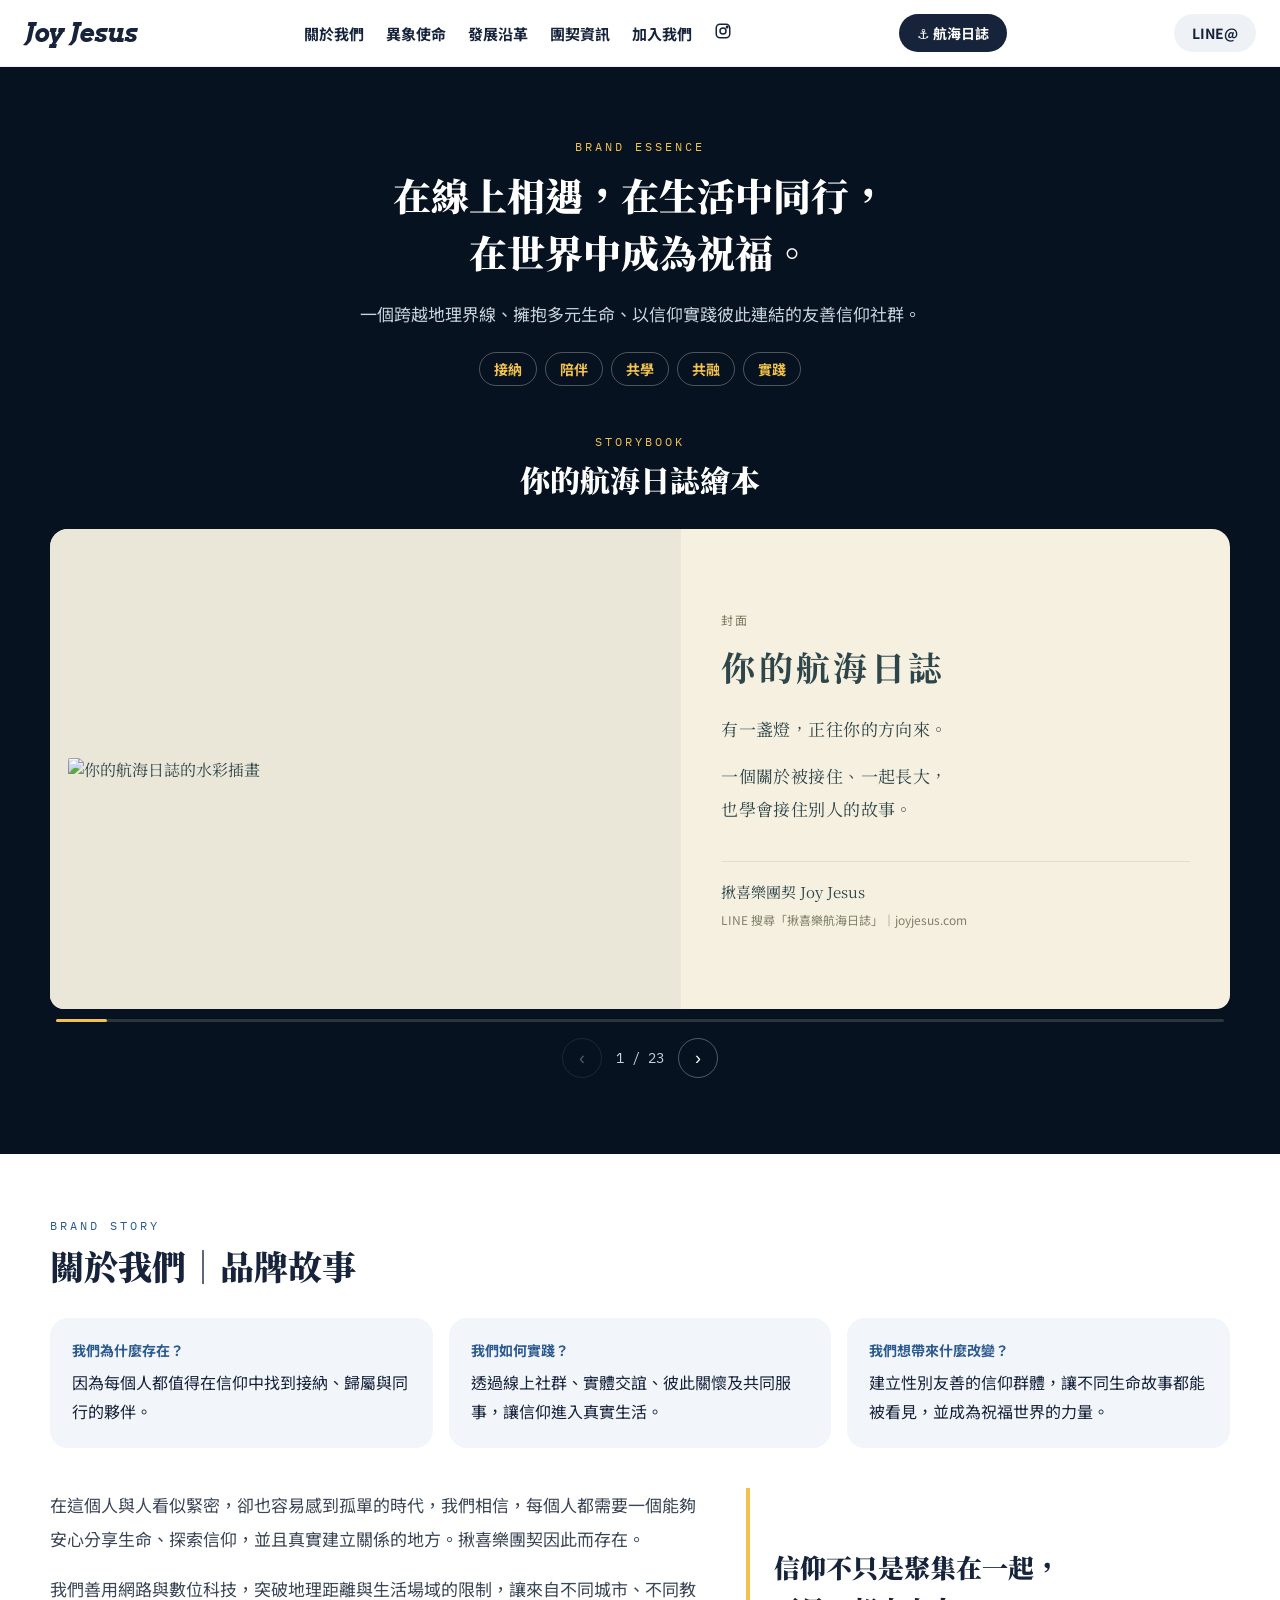
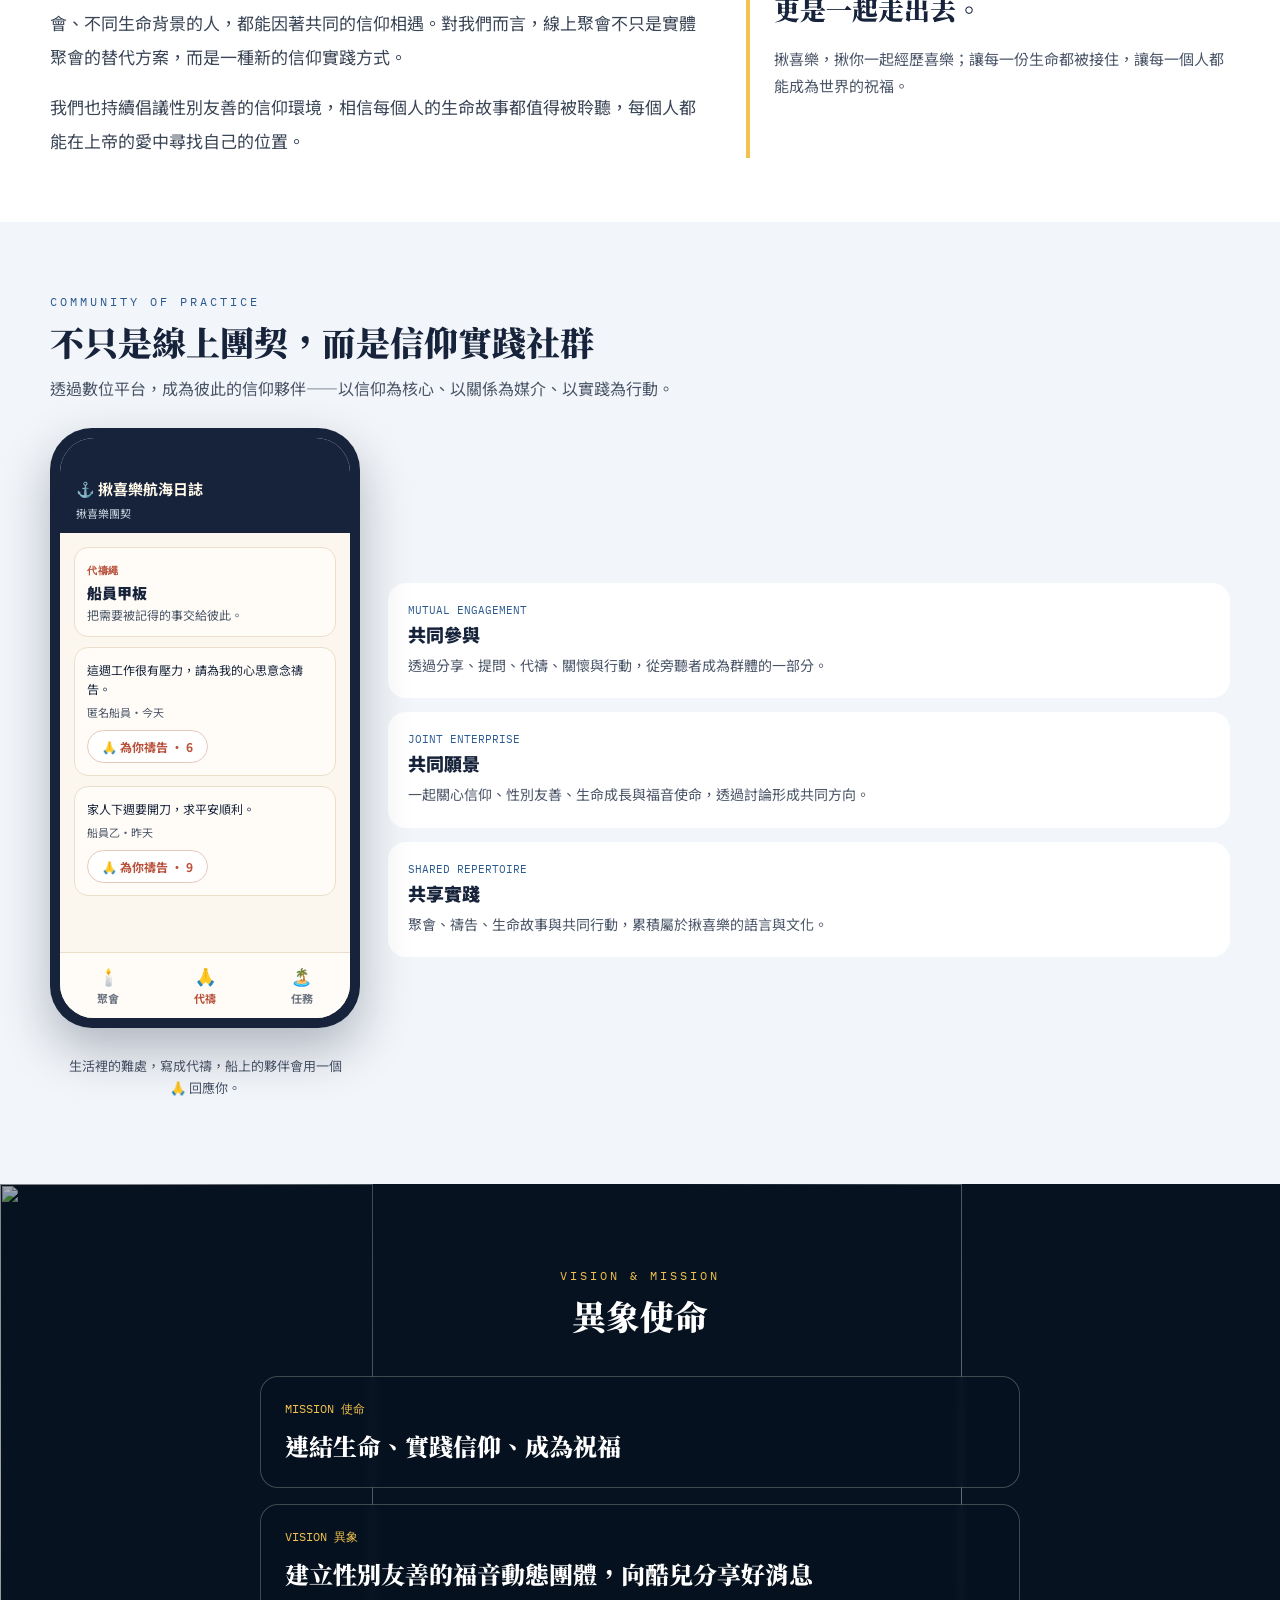
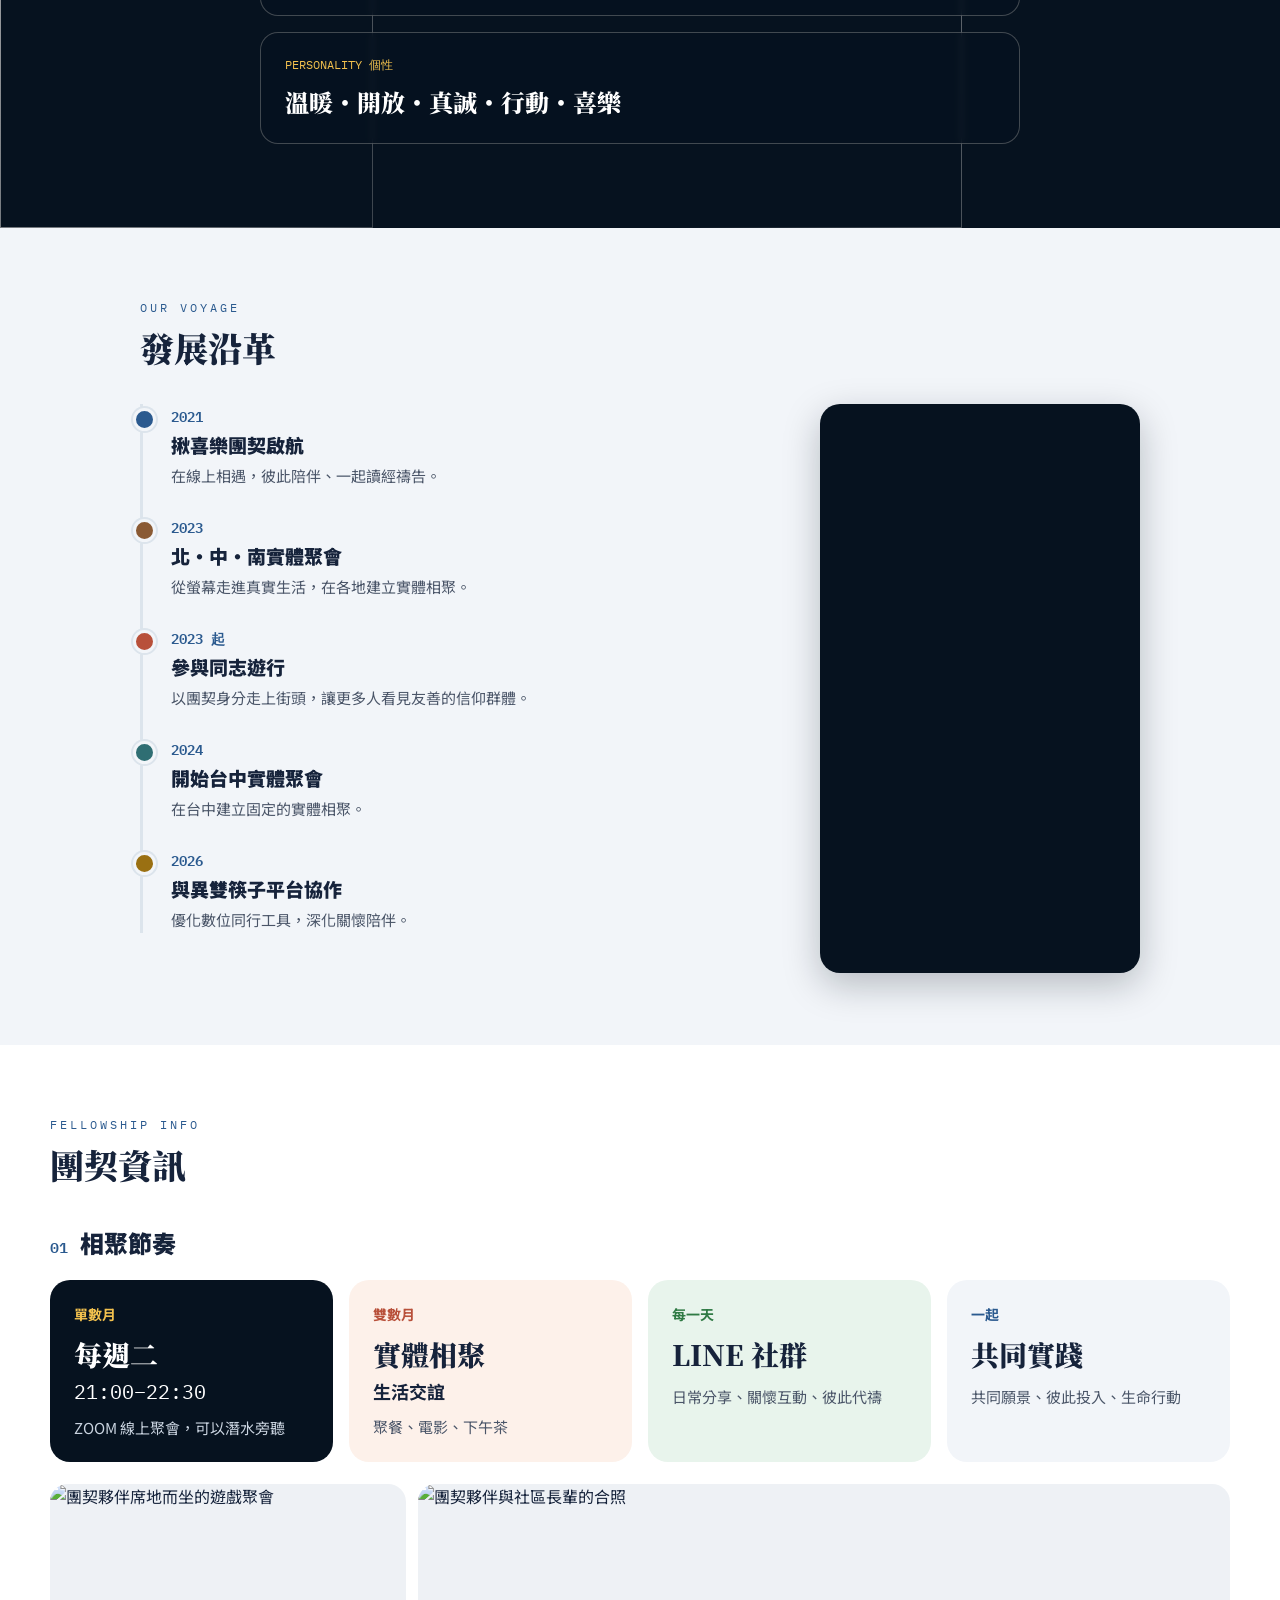
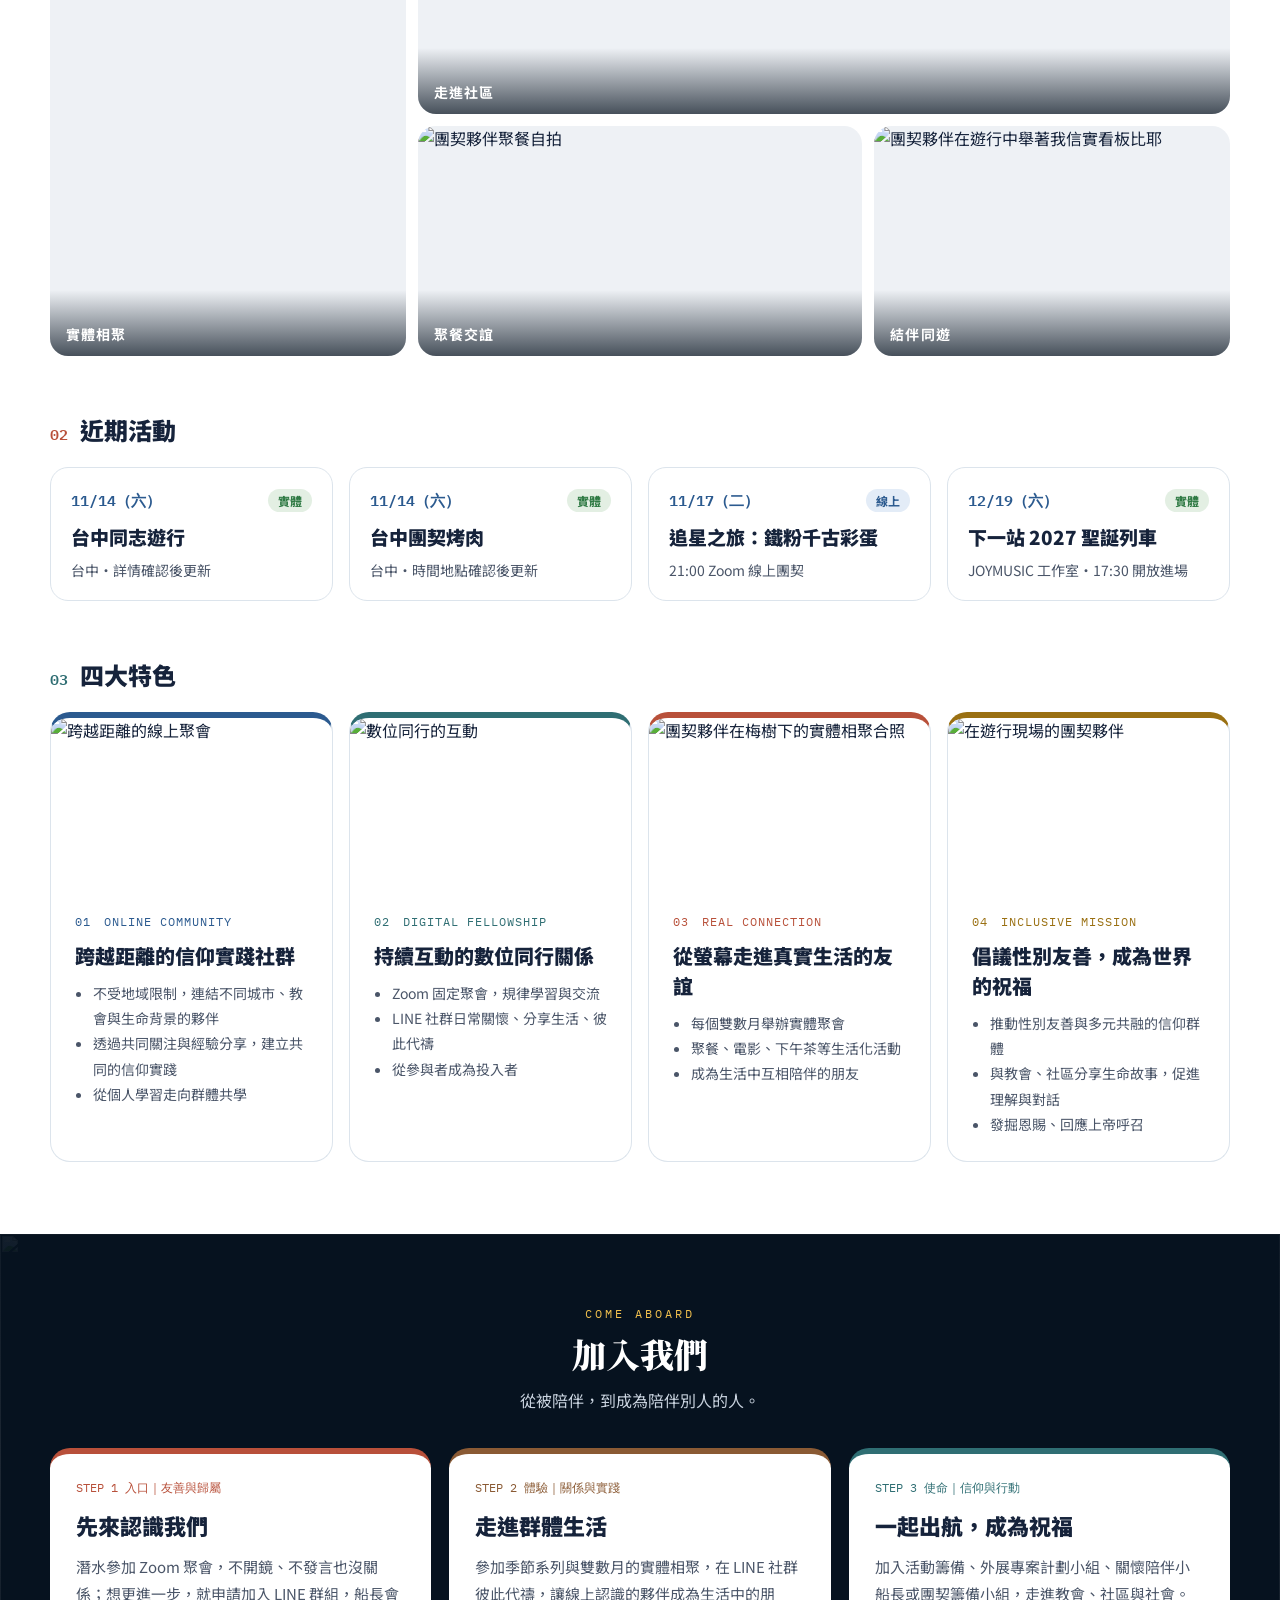
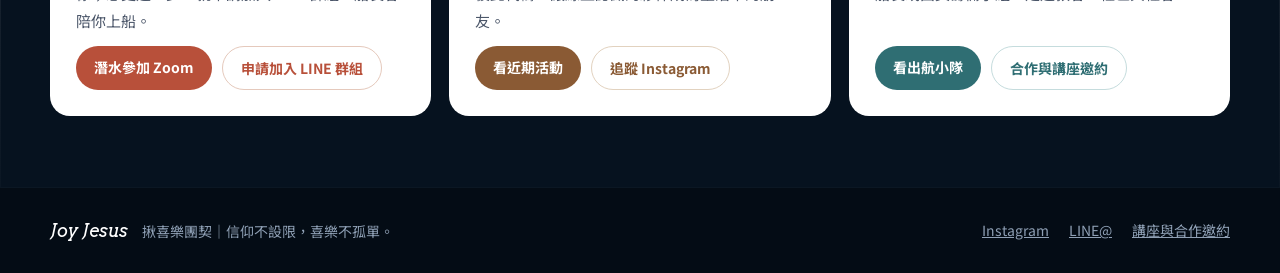
==== commit 79fbfab2: "官網：從螢幕走進真實生活的友誼換照片 Co-Authored-By: Claude Sonnet 5.5 <noreply@anthropic.com> Claude-Session: https:/" ====
--- a/public/index.html
+++ b/public/index.html
@@ -354,7 +354,7 @@
 </div>
 
 <div class="card" style="border: 1px solid #DCE4EC; border-radius: 20px; padding: 24px; overflow: hidden; overflow: hidden; display: flex; flex-direction: column; gap: 10px; border-top: 6px solid #B8503A">
-<img src="/photos/card-3.jpg" alt="團契夥伴在遊行現場自拍" loading="lazy" decoding="async" style="width:calc(100% + 48px);height:180px;object-fit:cover;margin:-24px -24px 6px;display:block">
+<img src="/photos/card-3.jpg" alt="團契夥伴在梅樹下的實體相聚合照" loading="lazy" decoding="async" style="object-position:50% 58%;width:calc(100% + 48px);height:180px;object-fit:cover;margin:-24px -24px 6px;display:block">
 <p style="margin: 0; font-family: 'IBM Plex Mono', monospace; font-size: 12px; letter-spacing: 1px; color: #B8503A">03　REAL CONNECTION</p>
 <p style="margin: 0; font-size: 20px; font-weight: 900; line-height: 1.5">從螢幕走進真實生活的友誼</p>
 <ul style="margin: 0; padding-left: 18px; font-size: 14px; line-height: 1.8; color: #4A5568">
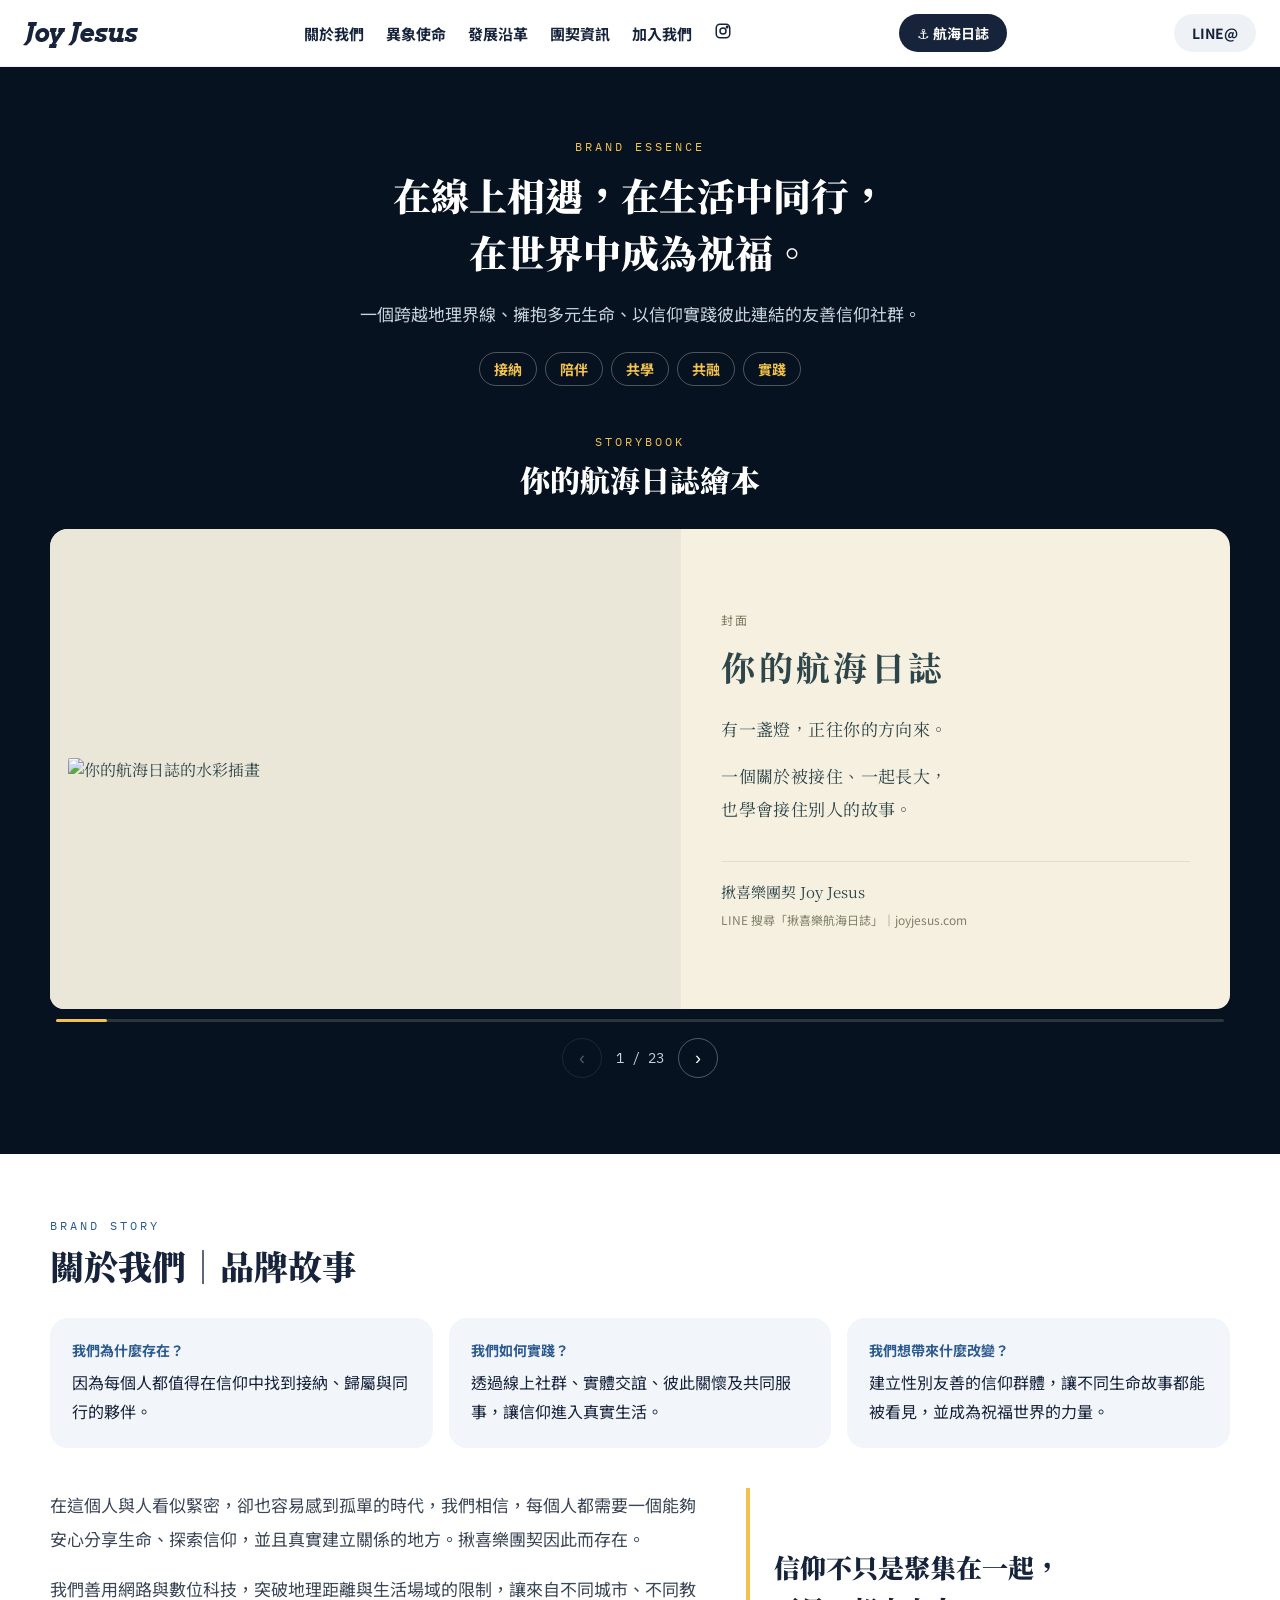
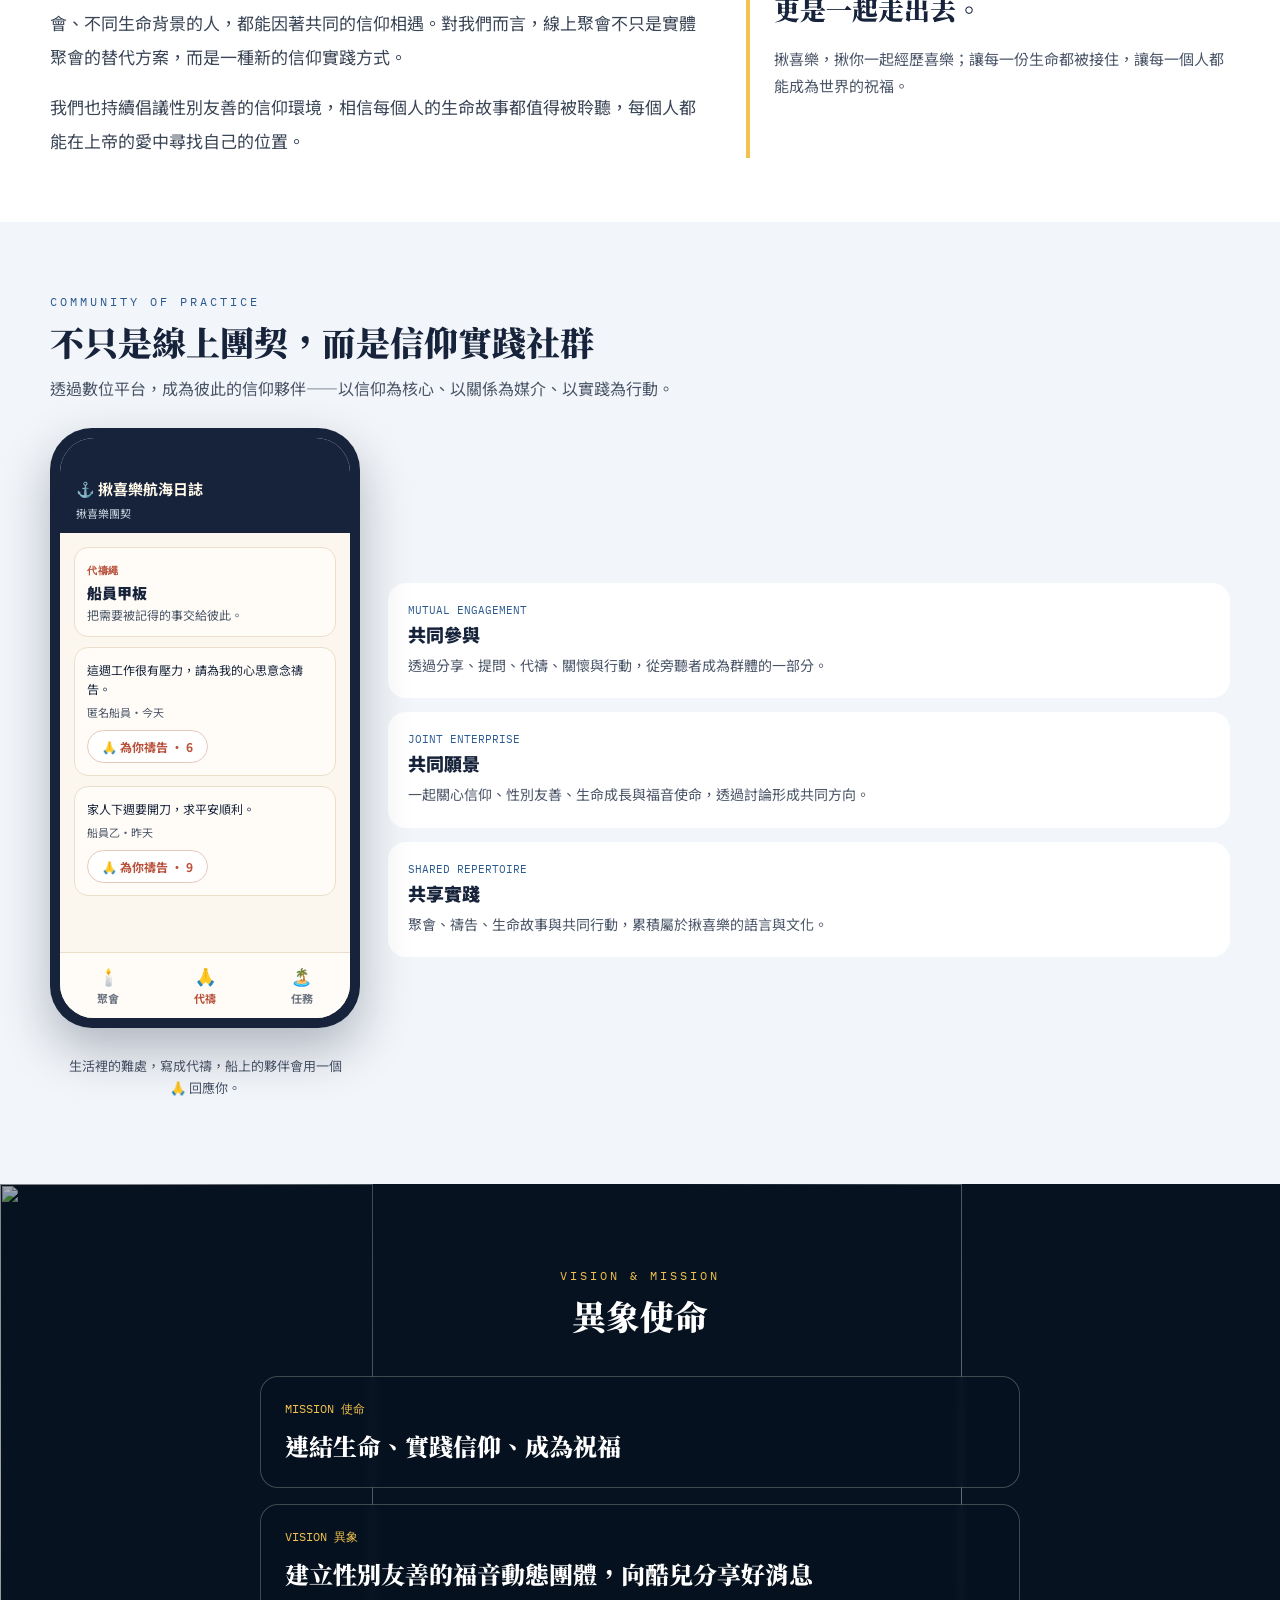
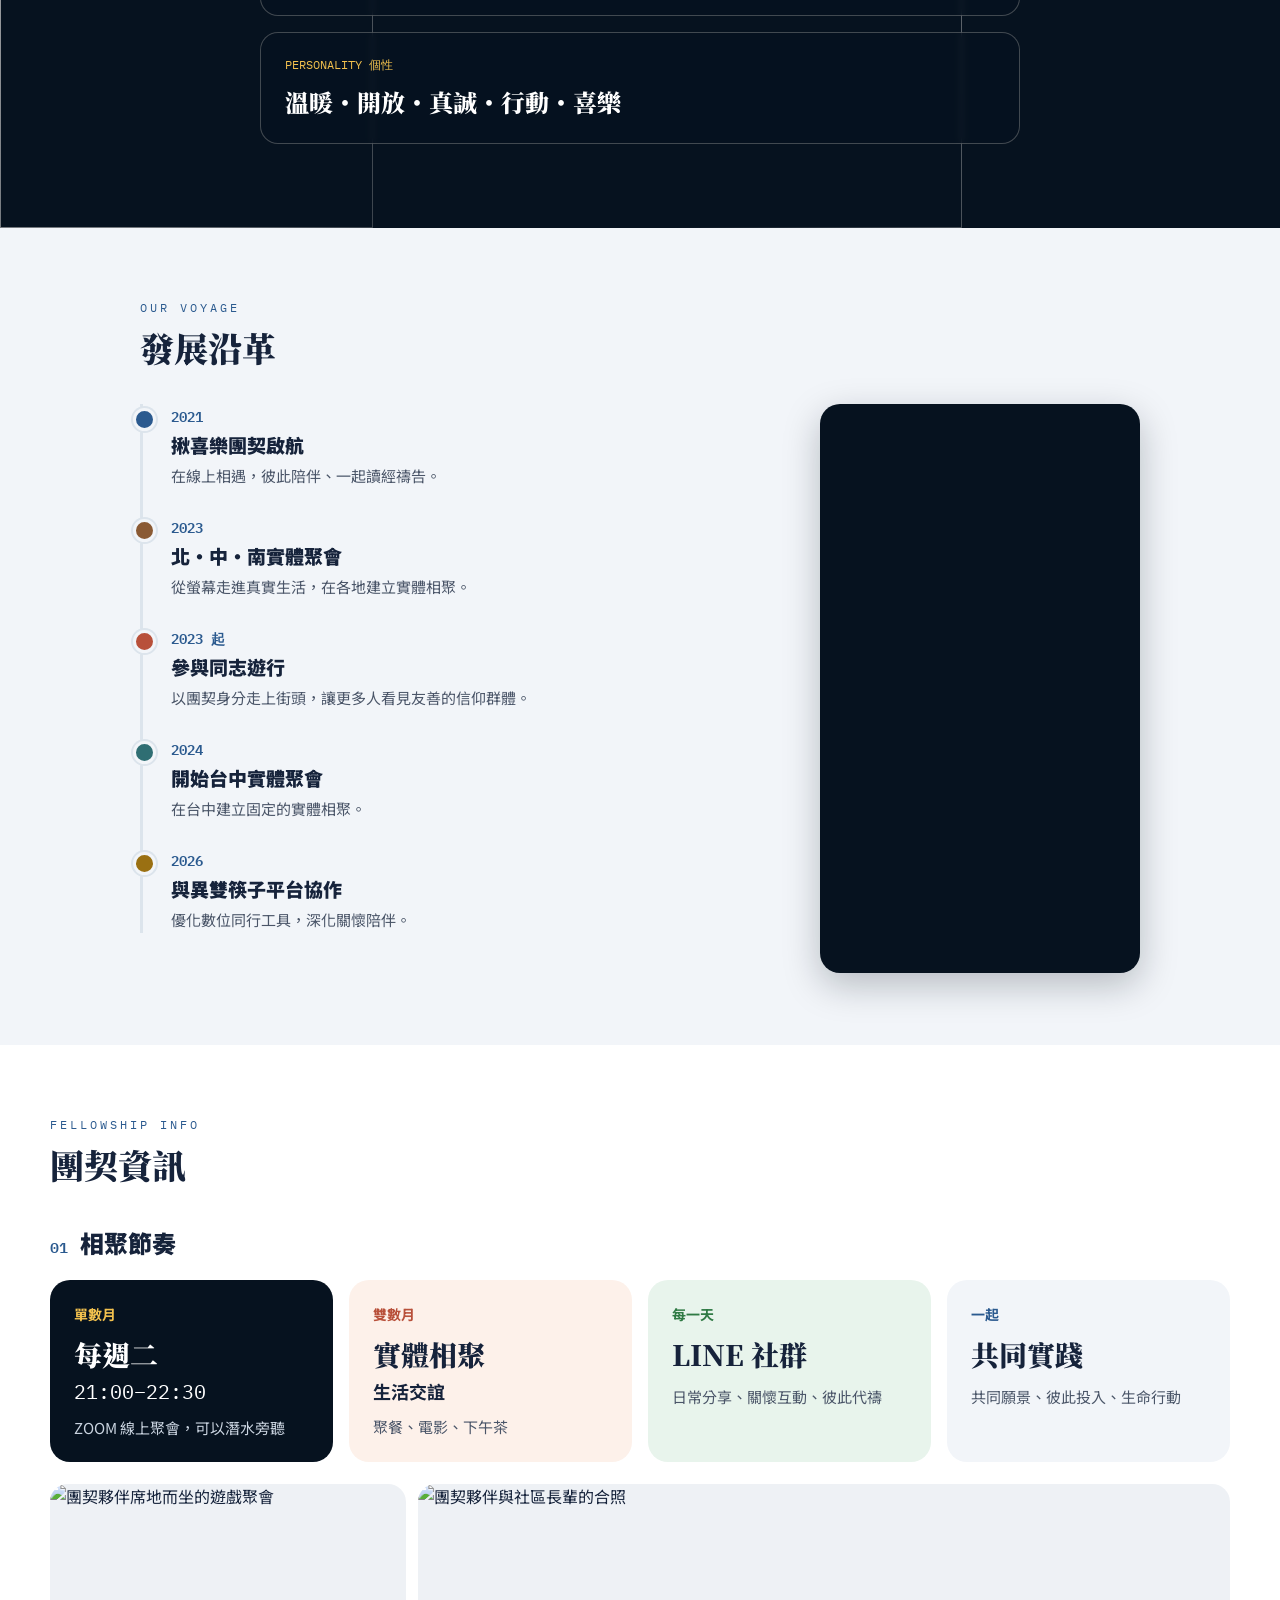
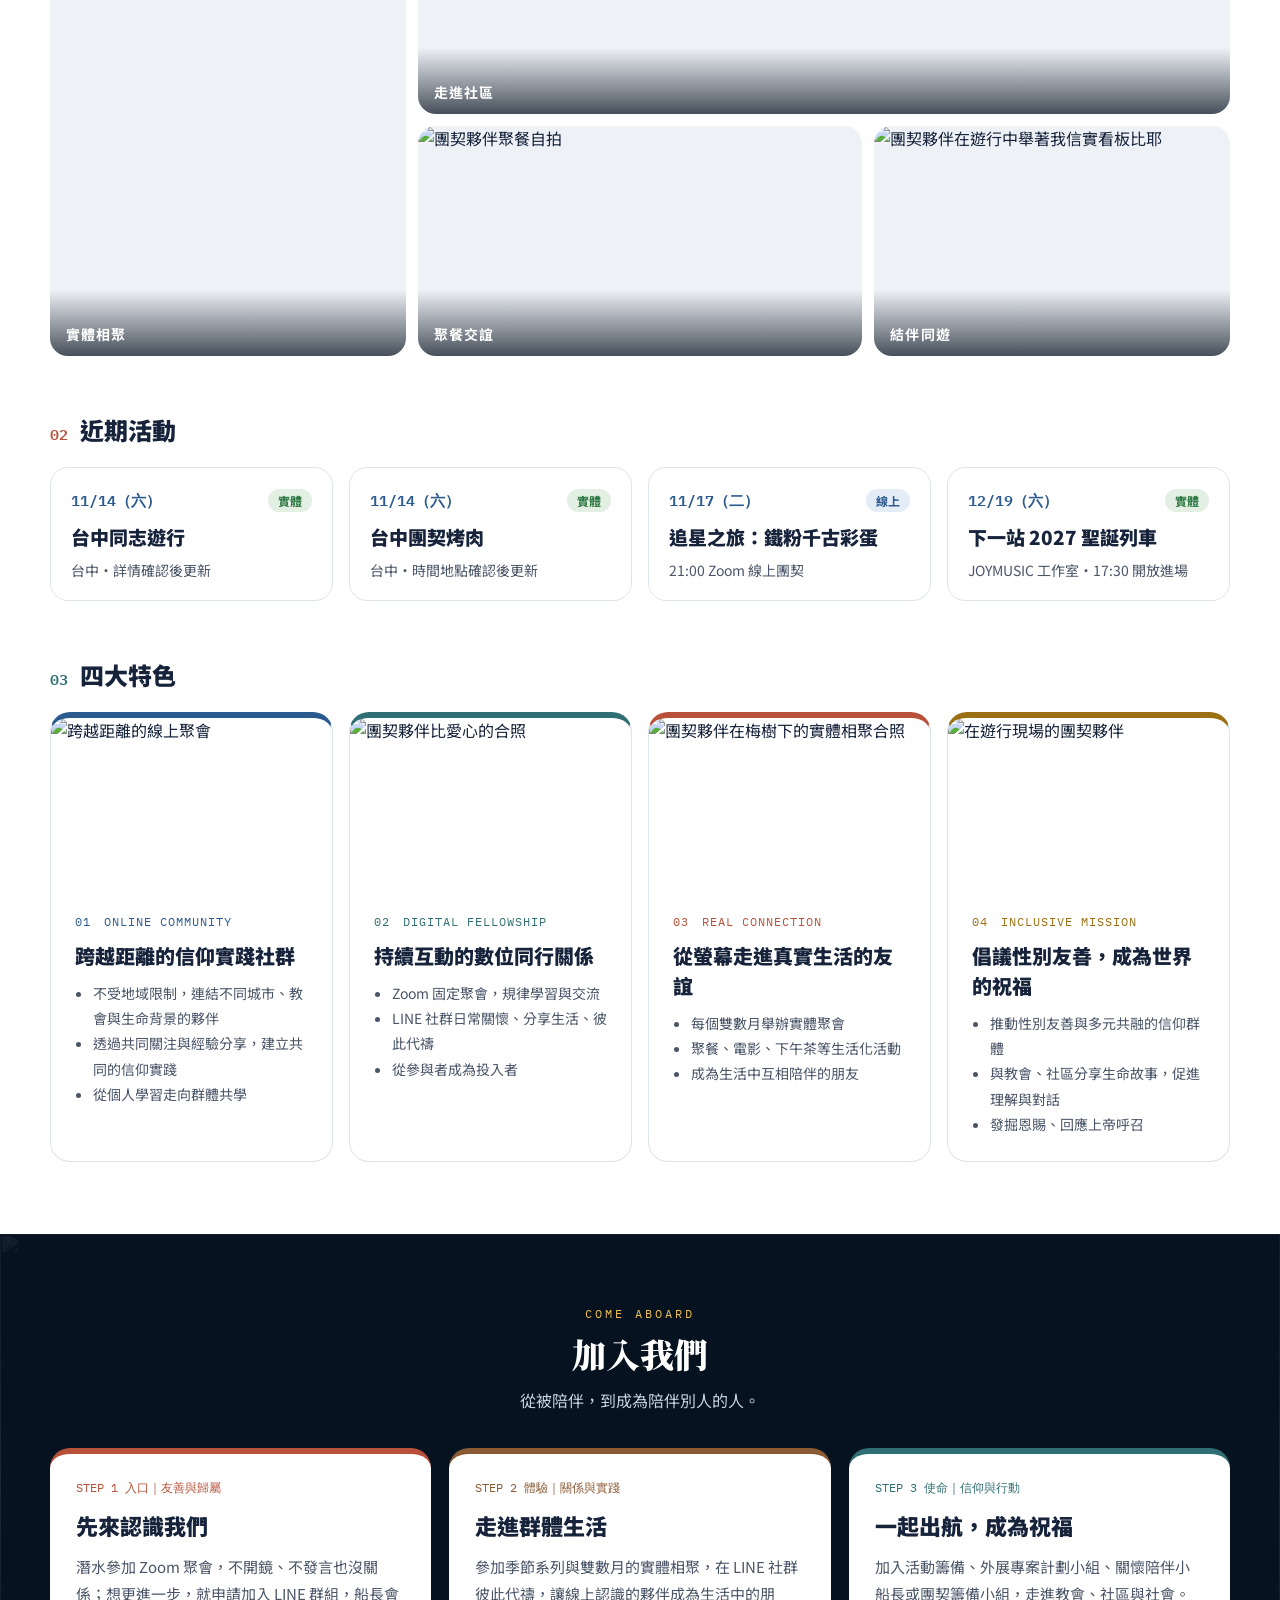
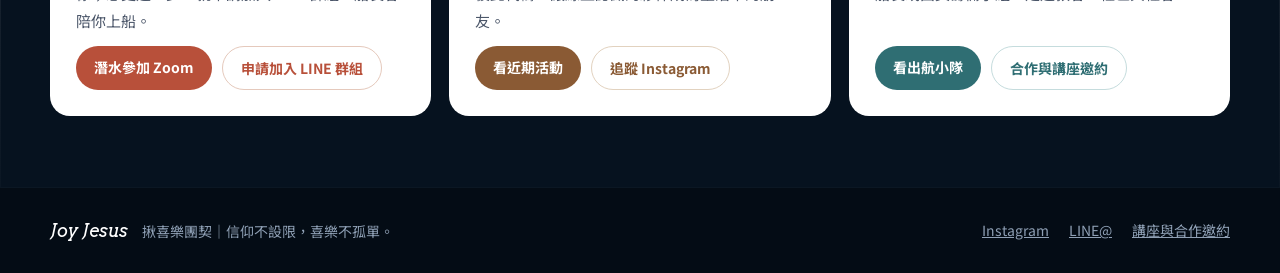
==== commit 3f59d84a: "官網：持續互動的數位同行關係換照片 Co-Authored-By: Claude Sonnet 5.5 <noreply@anthropic.com> Claude-Session: https://" ====
--- a/public/index.html
+++ b/public/index.html
@@ -345,7 +345,7 @@
 </div>
 
 <div class="card" style="border: 1px solid #DCE4EC; border-radius: 20px; padding: 24px; overflow: hidden; overflow: hidden; overflow: hidden; display: flex; flex-direction: column; gap: 10px; border-top: 6px solid #2F6E73">
-<img src="/photos/card-2.jpg" alt="數位同行的互動" loading="lazy" decoding="async" style="width:calc(100% + 48px);height:180px;object-fit:cover;margin:-24px -24px 6px;display:block">
+<img src="/photos/card-2.jpg" alt="團契夥伴比愛心的合照" loading="lazy" decoding="async" style="object-position:50% 38%;width:calc(100% + 48px);height:180px;object-fit:cover;margin:-24px -24px 6px;display:block">
 <p style="margin: 0; font-family: 'IBM Plex Mono', monospace; font-size: 12px; letter-spacing: 1px; color: #2F6E73">02　DIGITAL FELLOWSHIP</p>
 <p style="margin: 0; font-size: 20px; font-weight: 900; line-height: 1.5">持續互動的數位同行關係</p>
 <ul style="margin: 0; padding-left: 18px; font-size: 14px; line-height: 1.8; color: #4A5568">
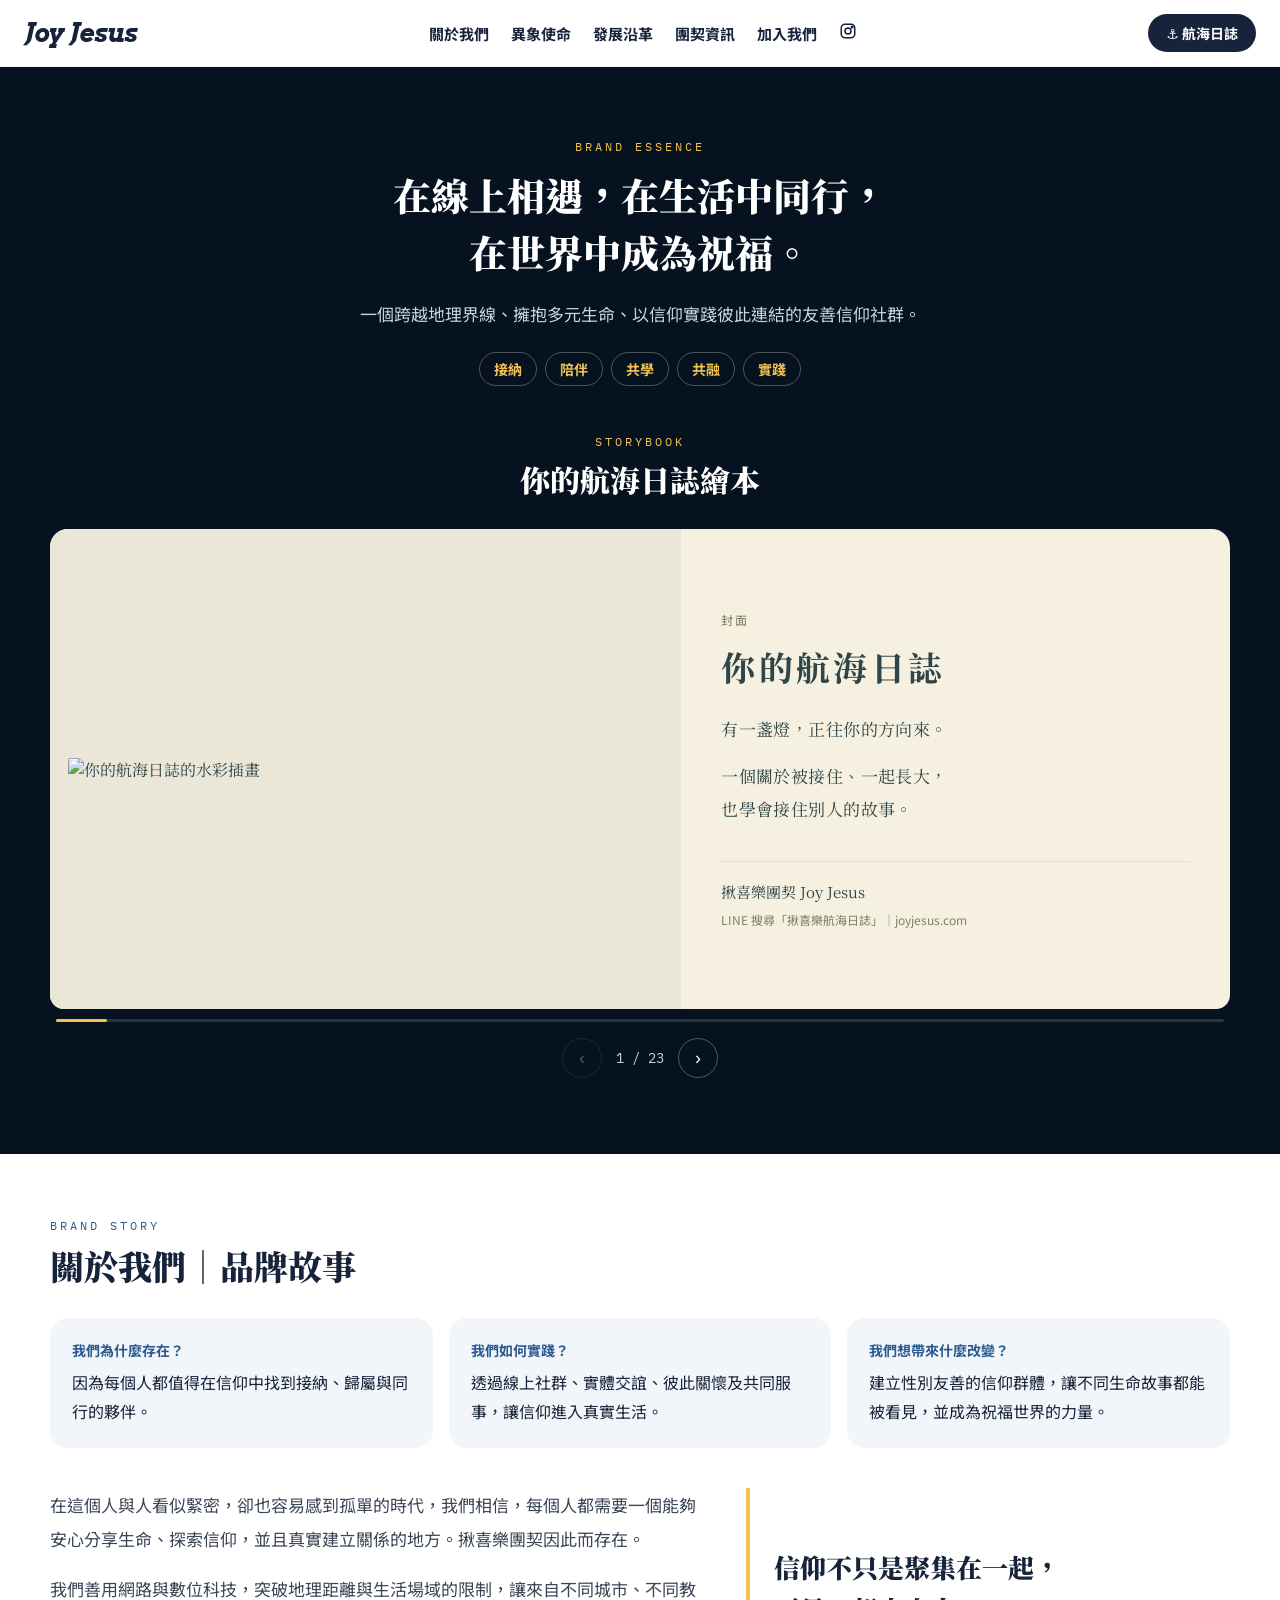
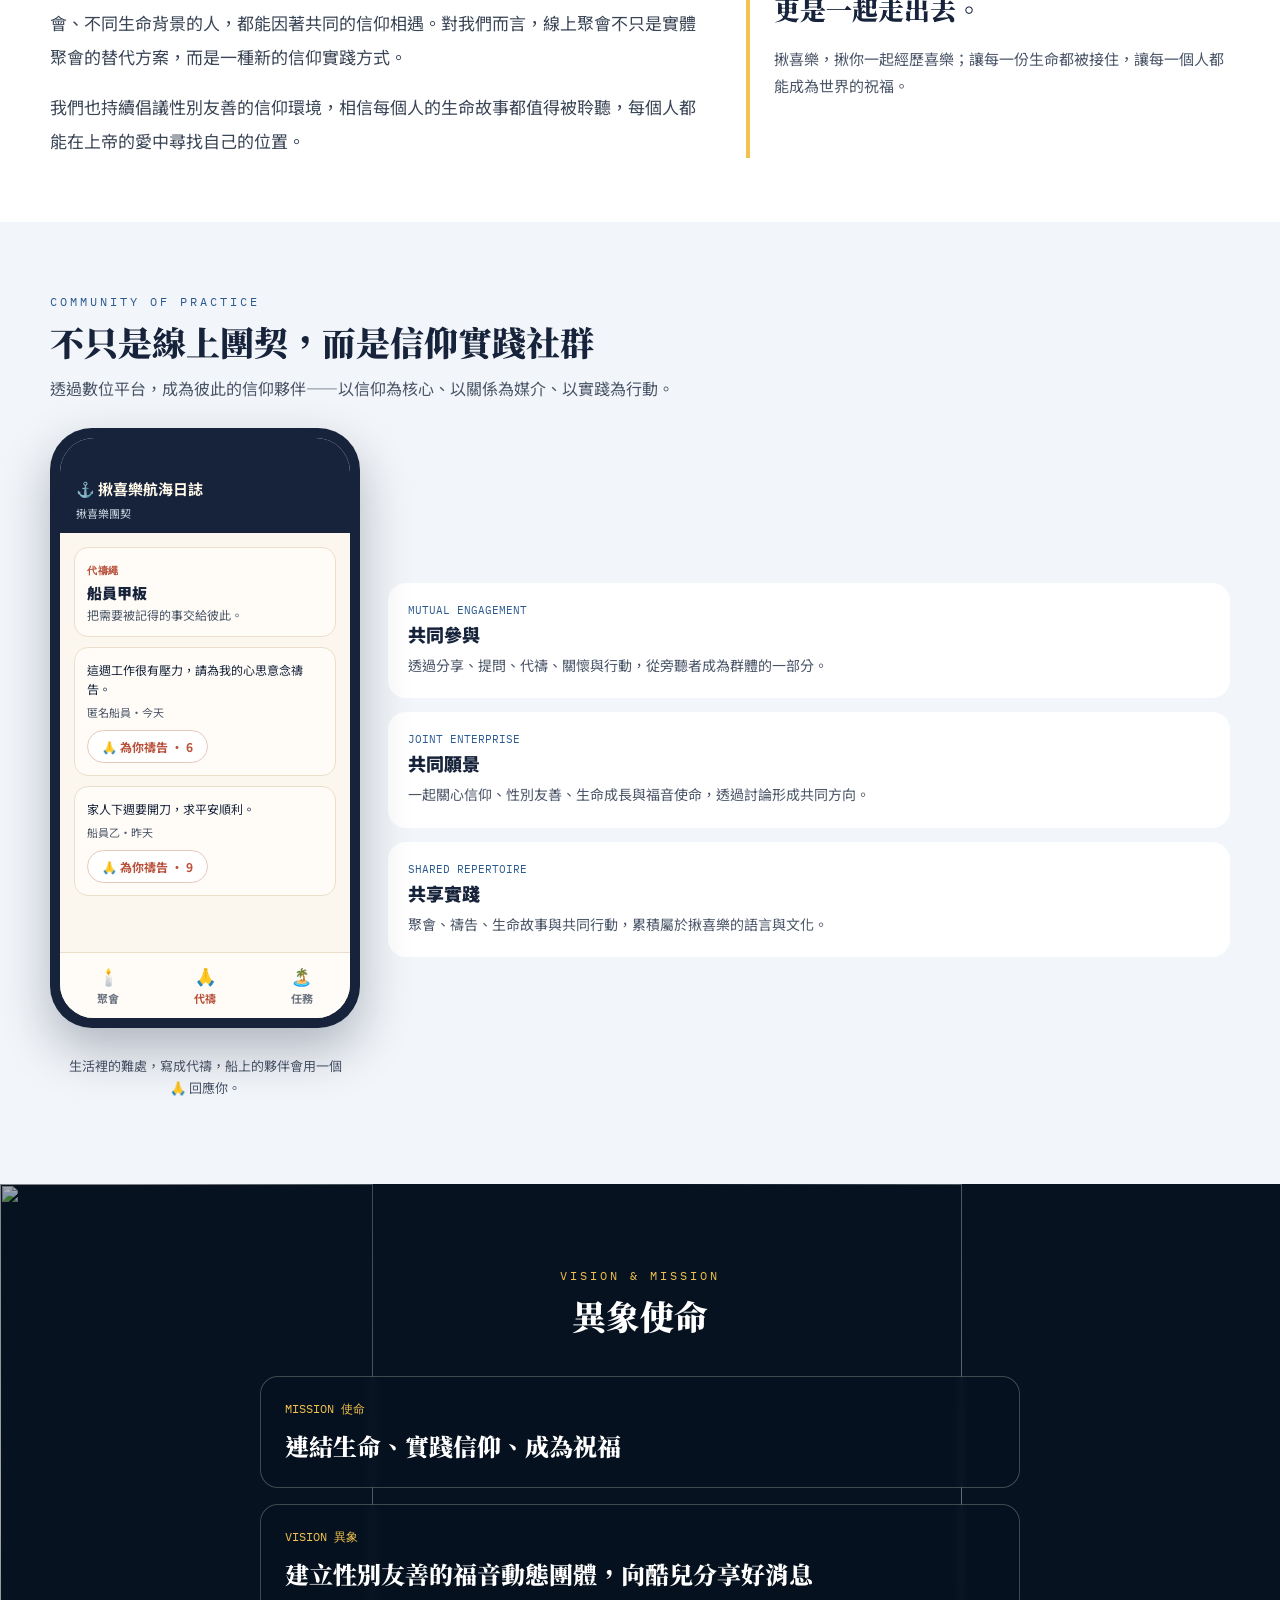
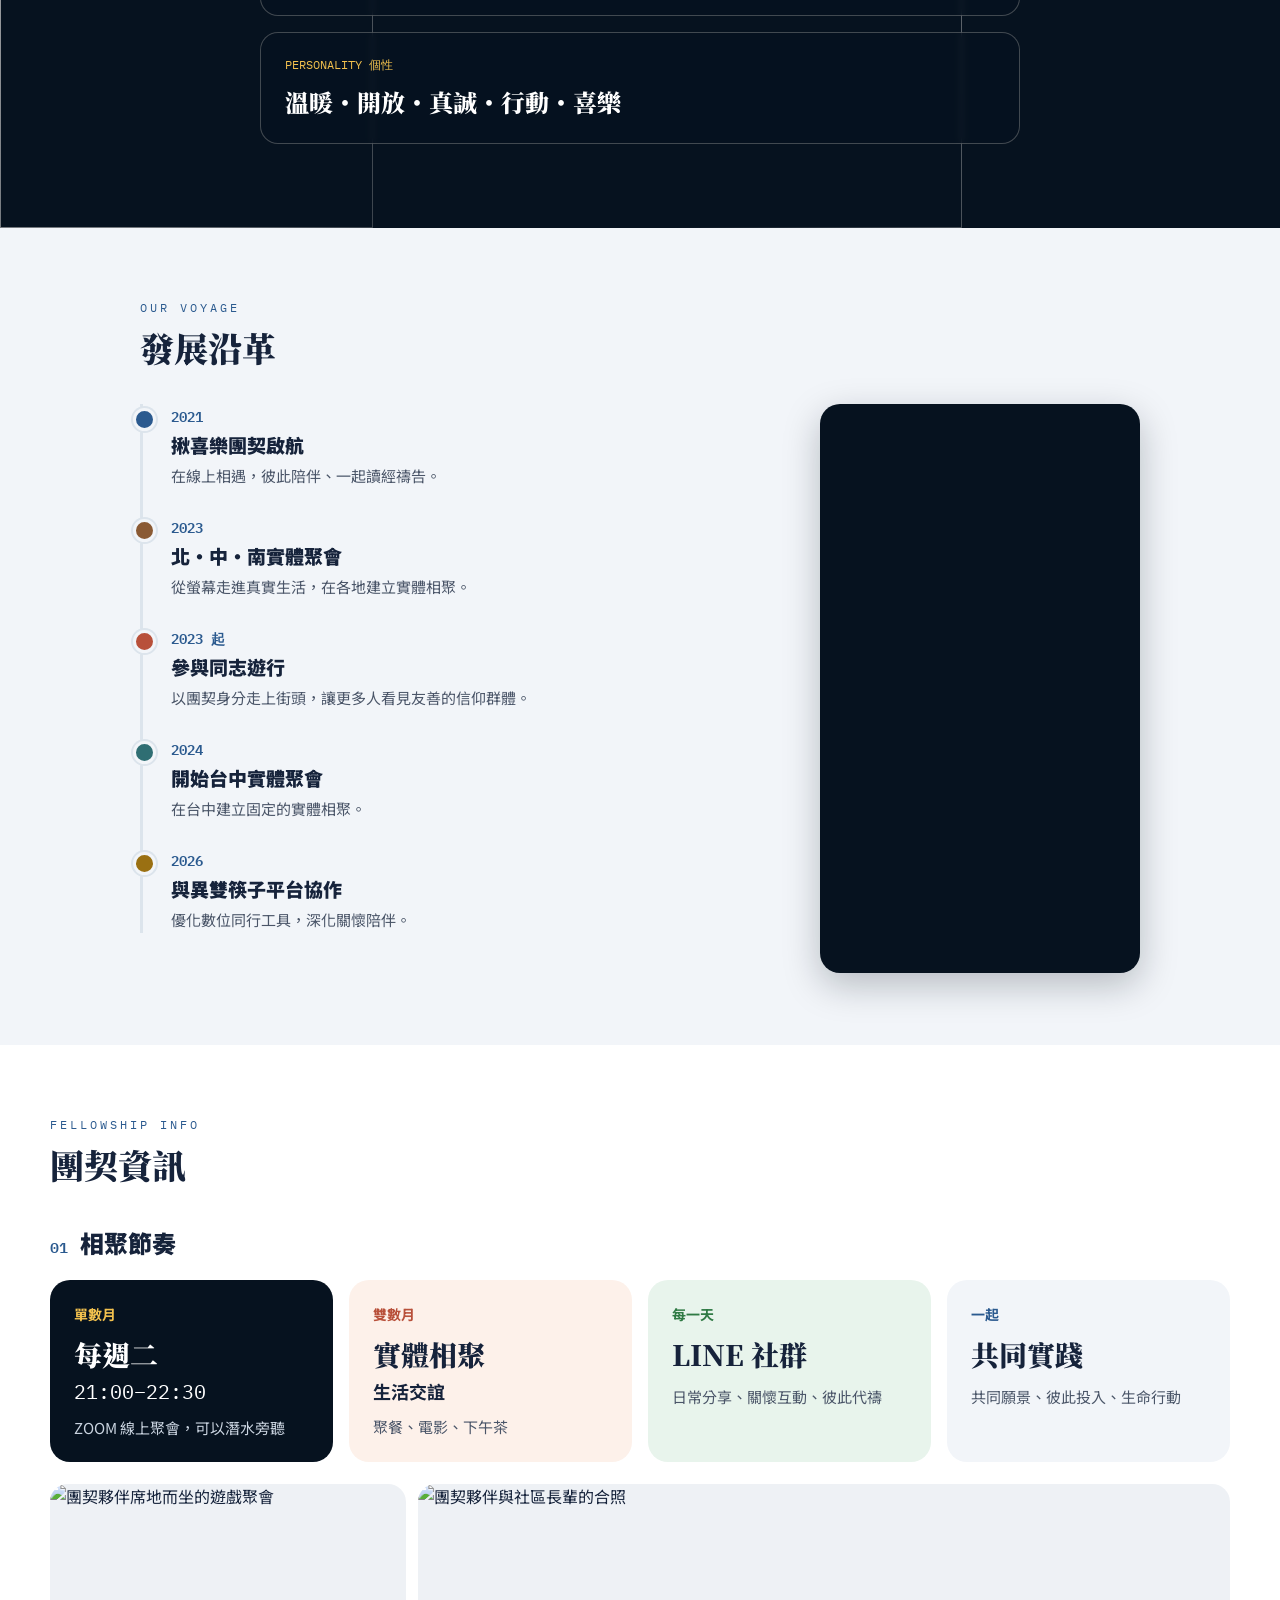
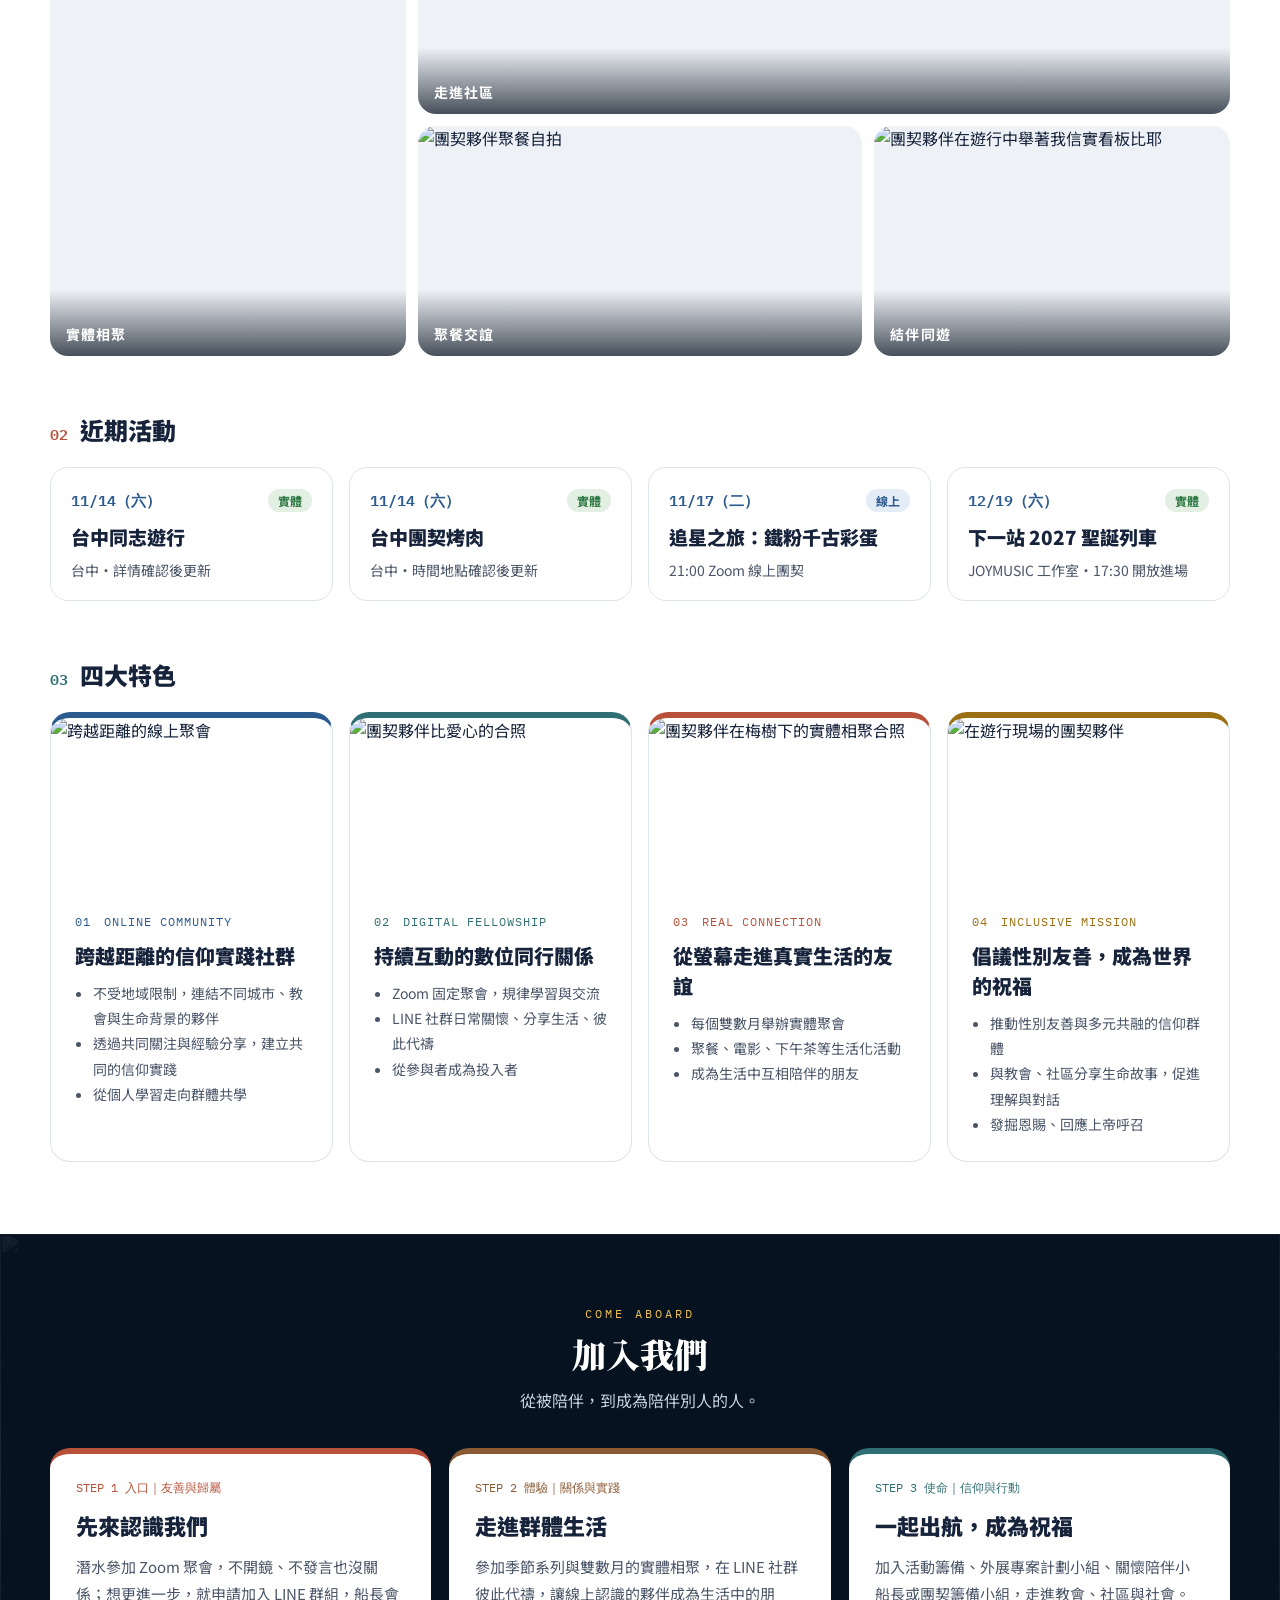
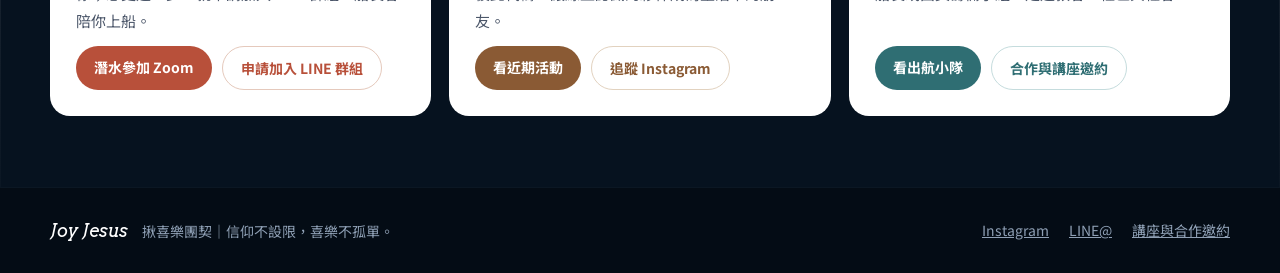
==== commit 64b08af9: "官網導覽：航海日誌按鈕改為加入官方帳號，移除旁邊的 LINE@ 按鈕 Co-Authored-By: Claude Sonnet 5.5 <noreply@anthropic.com> Claude-" ====
--- a/public/index.html
+++ b/public/index.html
@@ -56,8 +56,7 @@
 <a href="#join">加入我們</a>
 <a href="https://www.instagram.com/joyjesus_fellowship/" target="_blank" rel="noopener" aria-label="Instagram"><svg width="18" height="18" viewBox="0 0 24 24" fill="none" stroke="currentColor" stroke-width="2" aria-hidden="true"><rect x="3" y="3" width="18" height="18" rx="5"></rect><circle cx="12" cy="12" r="4"></circle><circle cx="17.5" cy="6.5" r="1" fill="currentColor"></circle></svg></a>
 </nav>
-<a href="https://miniapp.line.me/2012557389-Jfp3TUw4" target="_blank" rel="noopener" style="background: #16233B; color: #FFFFFF; border-radius: 999px; padding: 9px 18px; font-weight: 700; font-size: 14px">⚓ 航海日誌</a>
-<a href="https://lin.ee/rn4IiXA" target="_blank" rel="noopener" style="background: #EEF1F5; border-radius: 999px; padding: 9px 18px; font-weight: 700; font-size: 14px; color: #16233B">LINE@</a>
+<a href="https://lin.ee/rn4IiXA" target="_blank" rel="noopener" style="background: #16233B; color: #FFFFFF; border-radius: 999px; padding: 9px 18px; font-weight: 700; font-size: 14px">⚓ 航海日誌</a>
 </div>
 </header>
 
